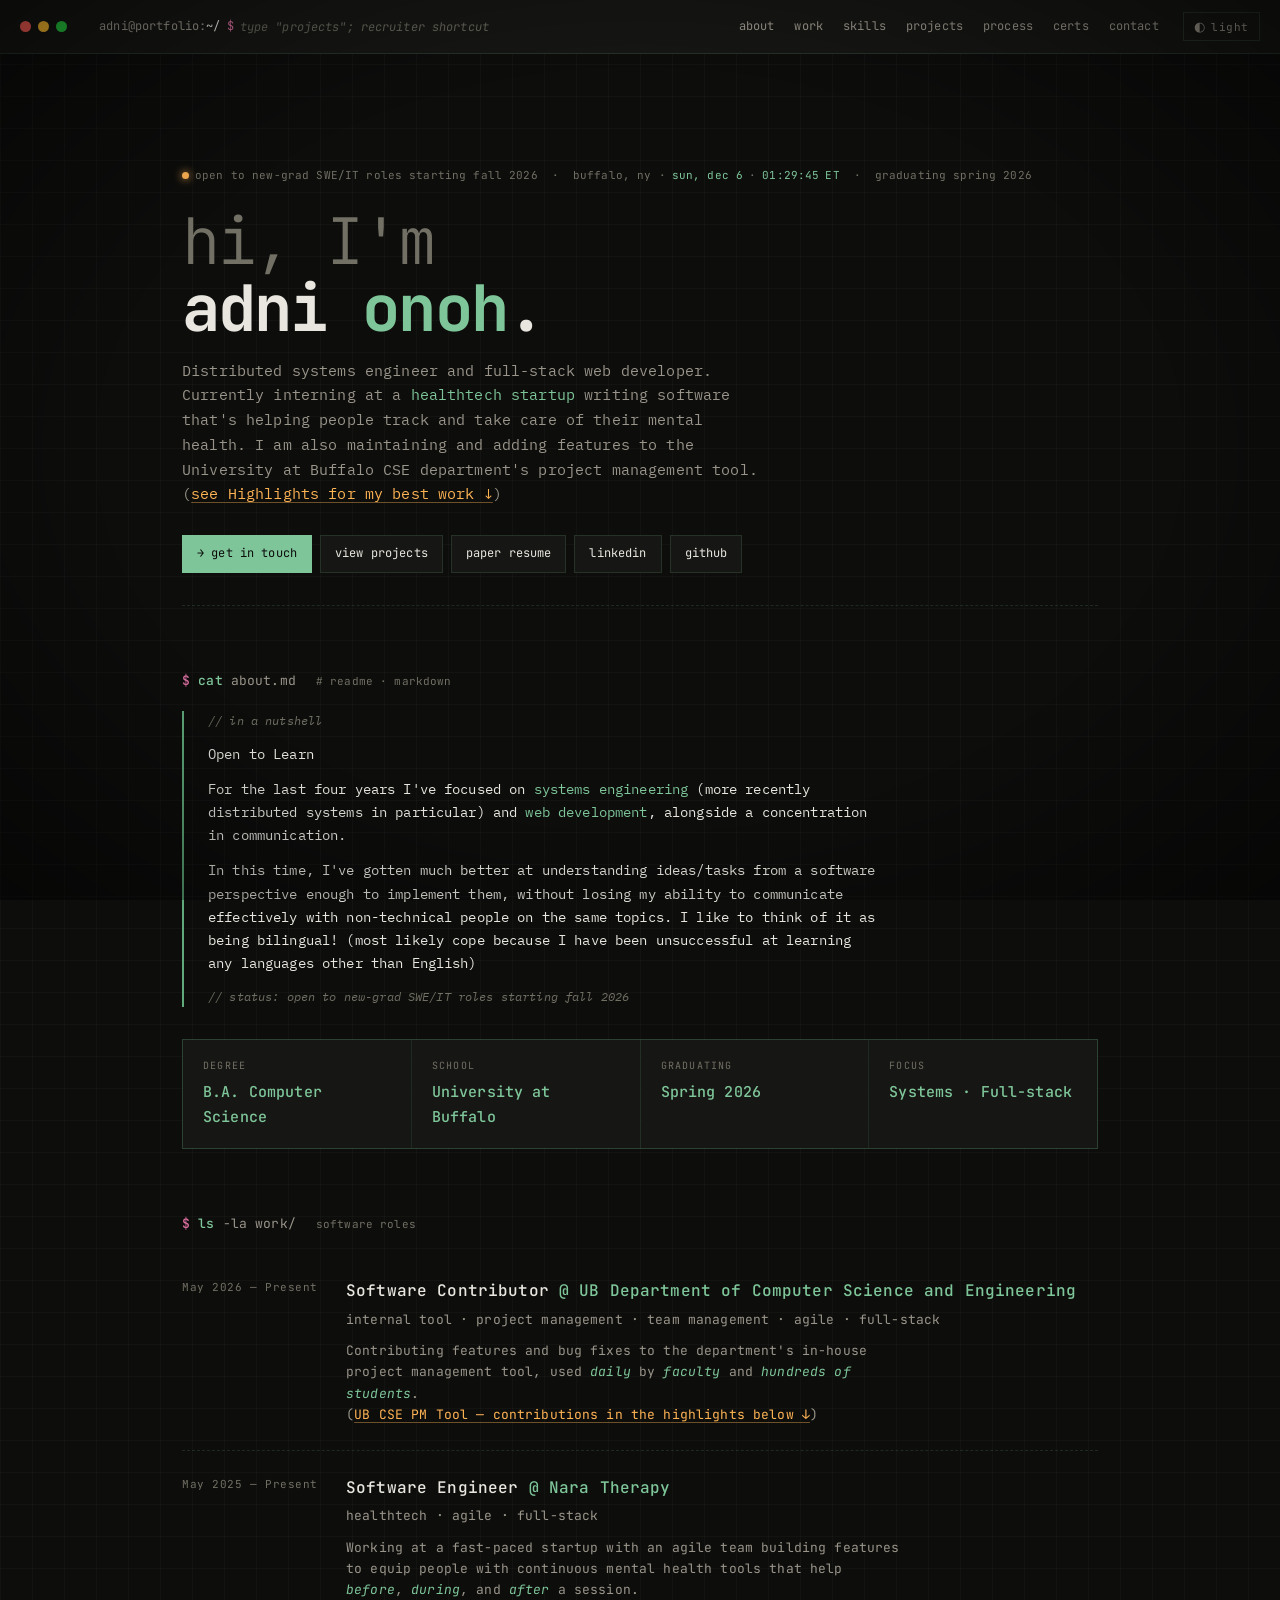
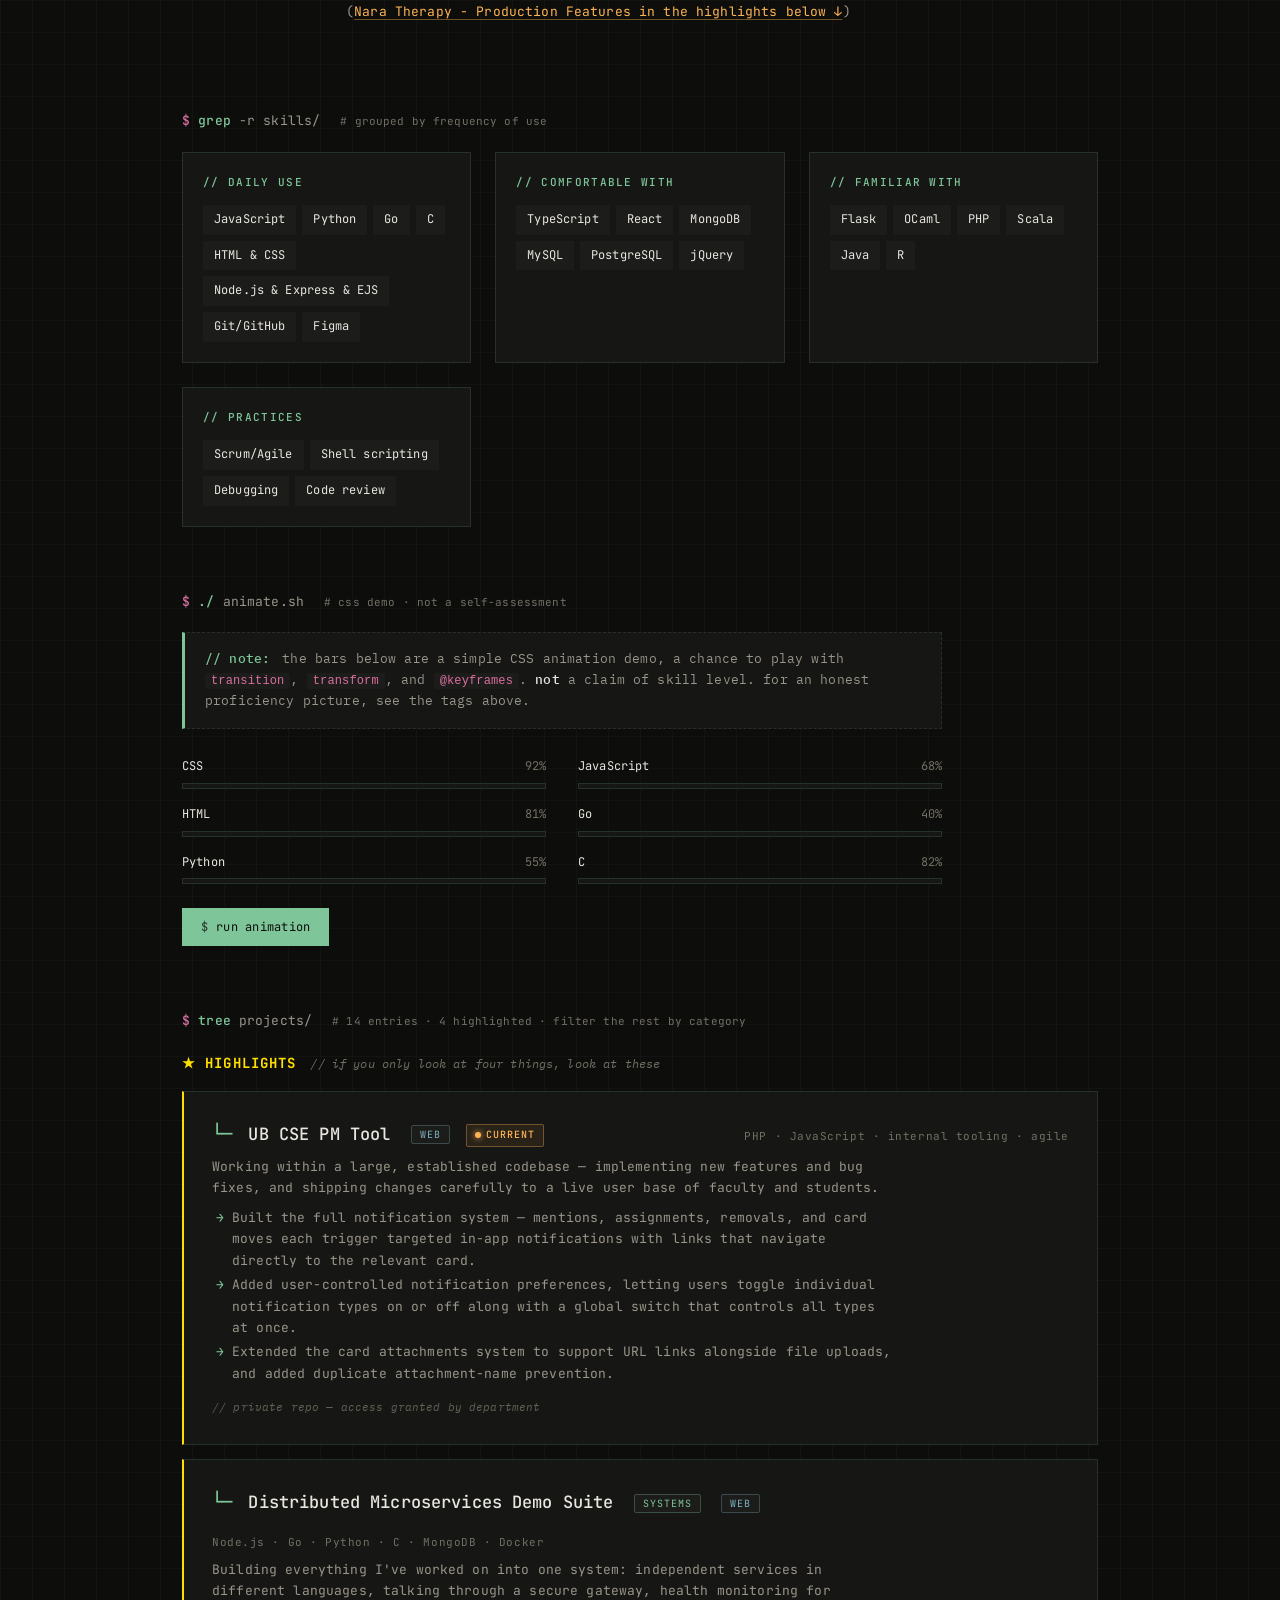
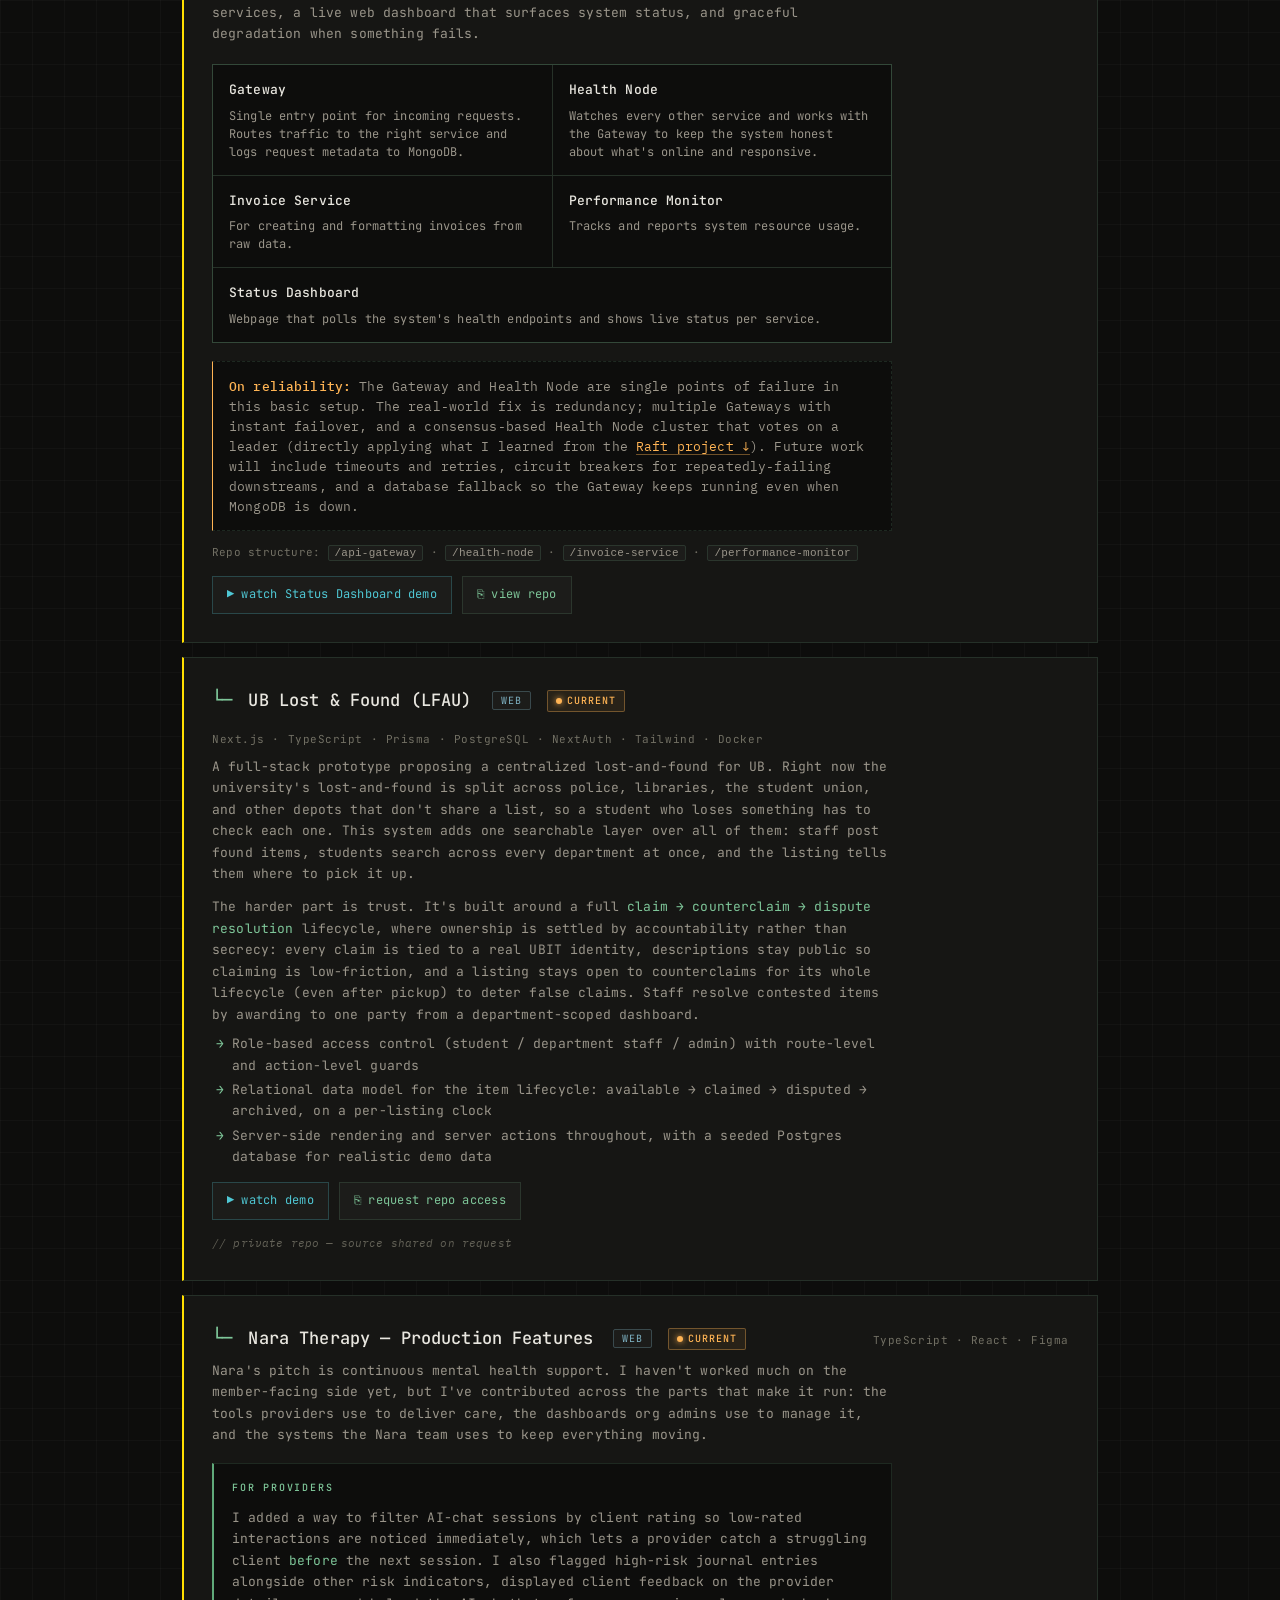
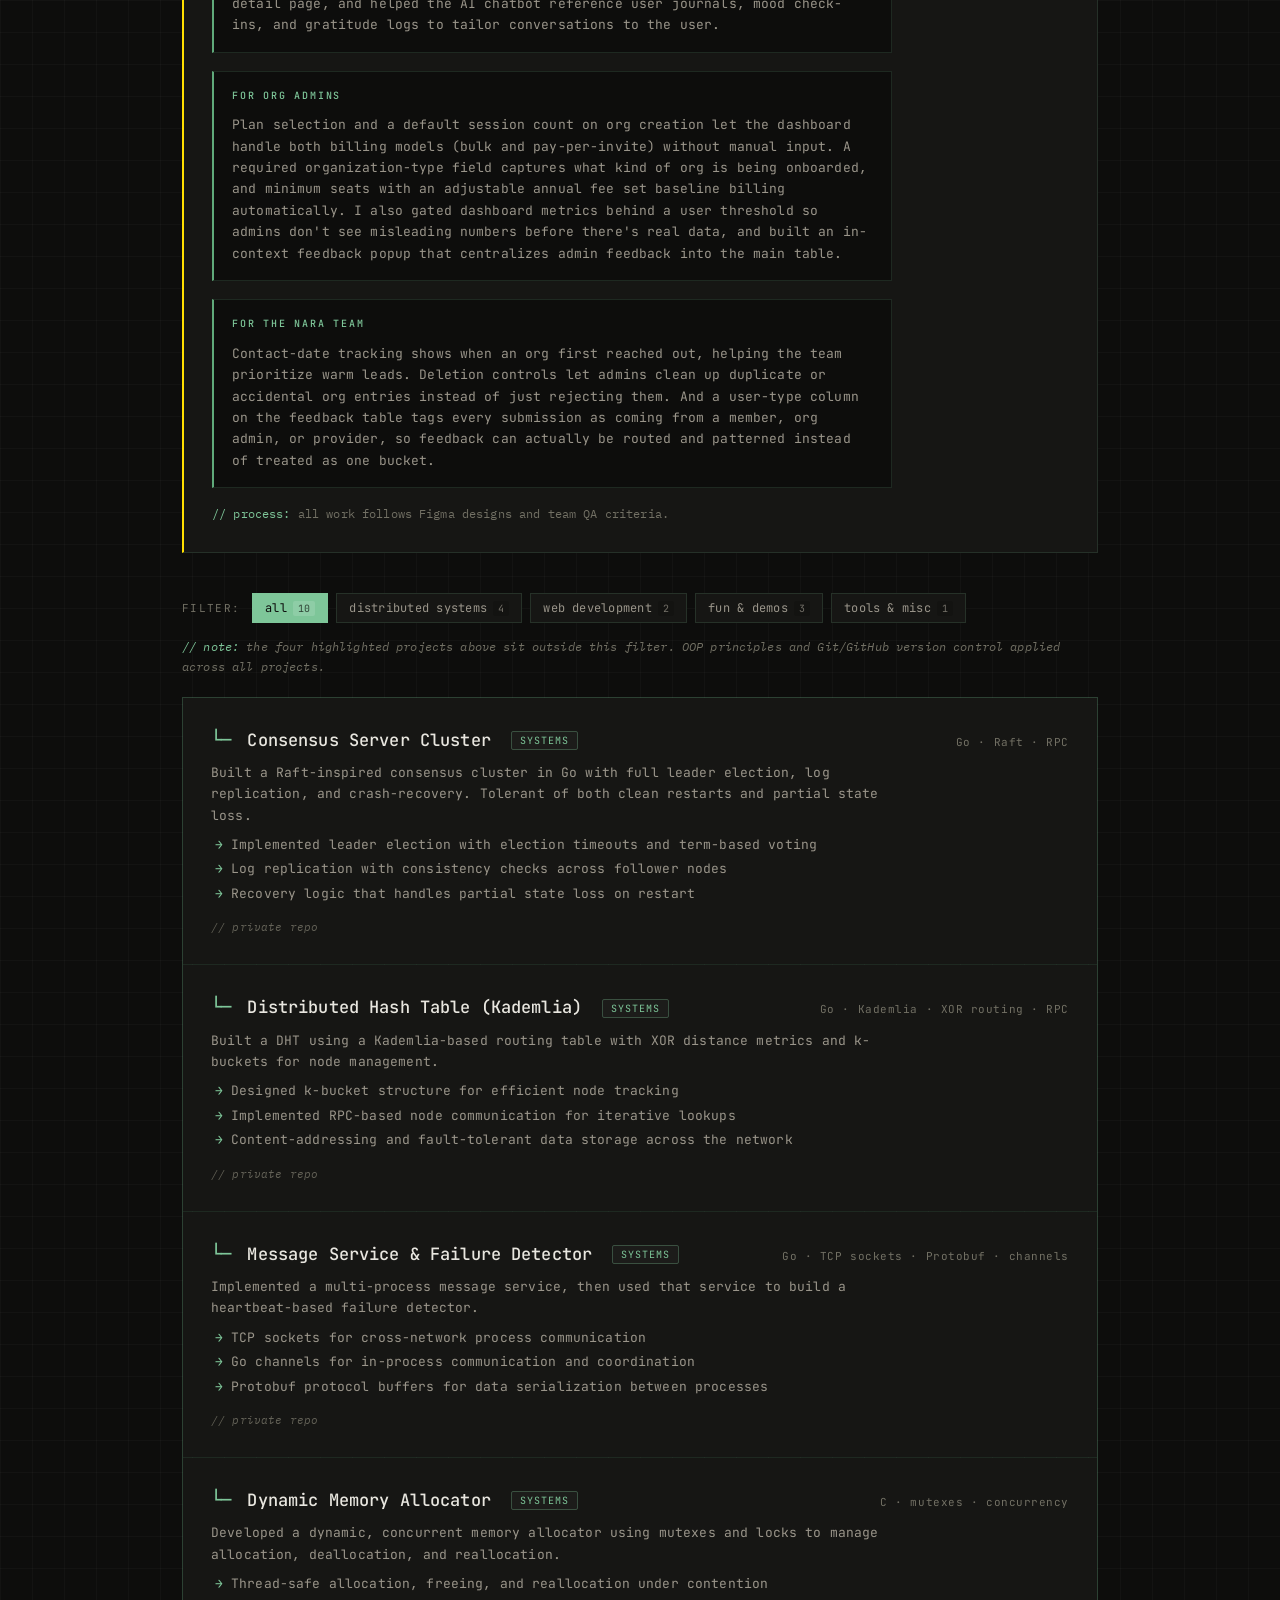
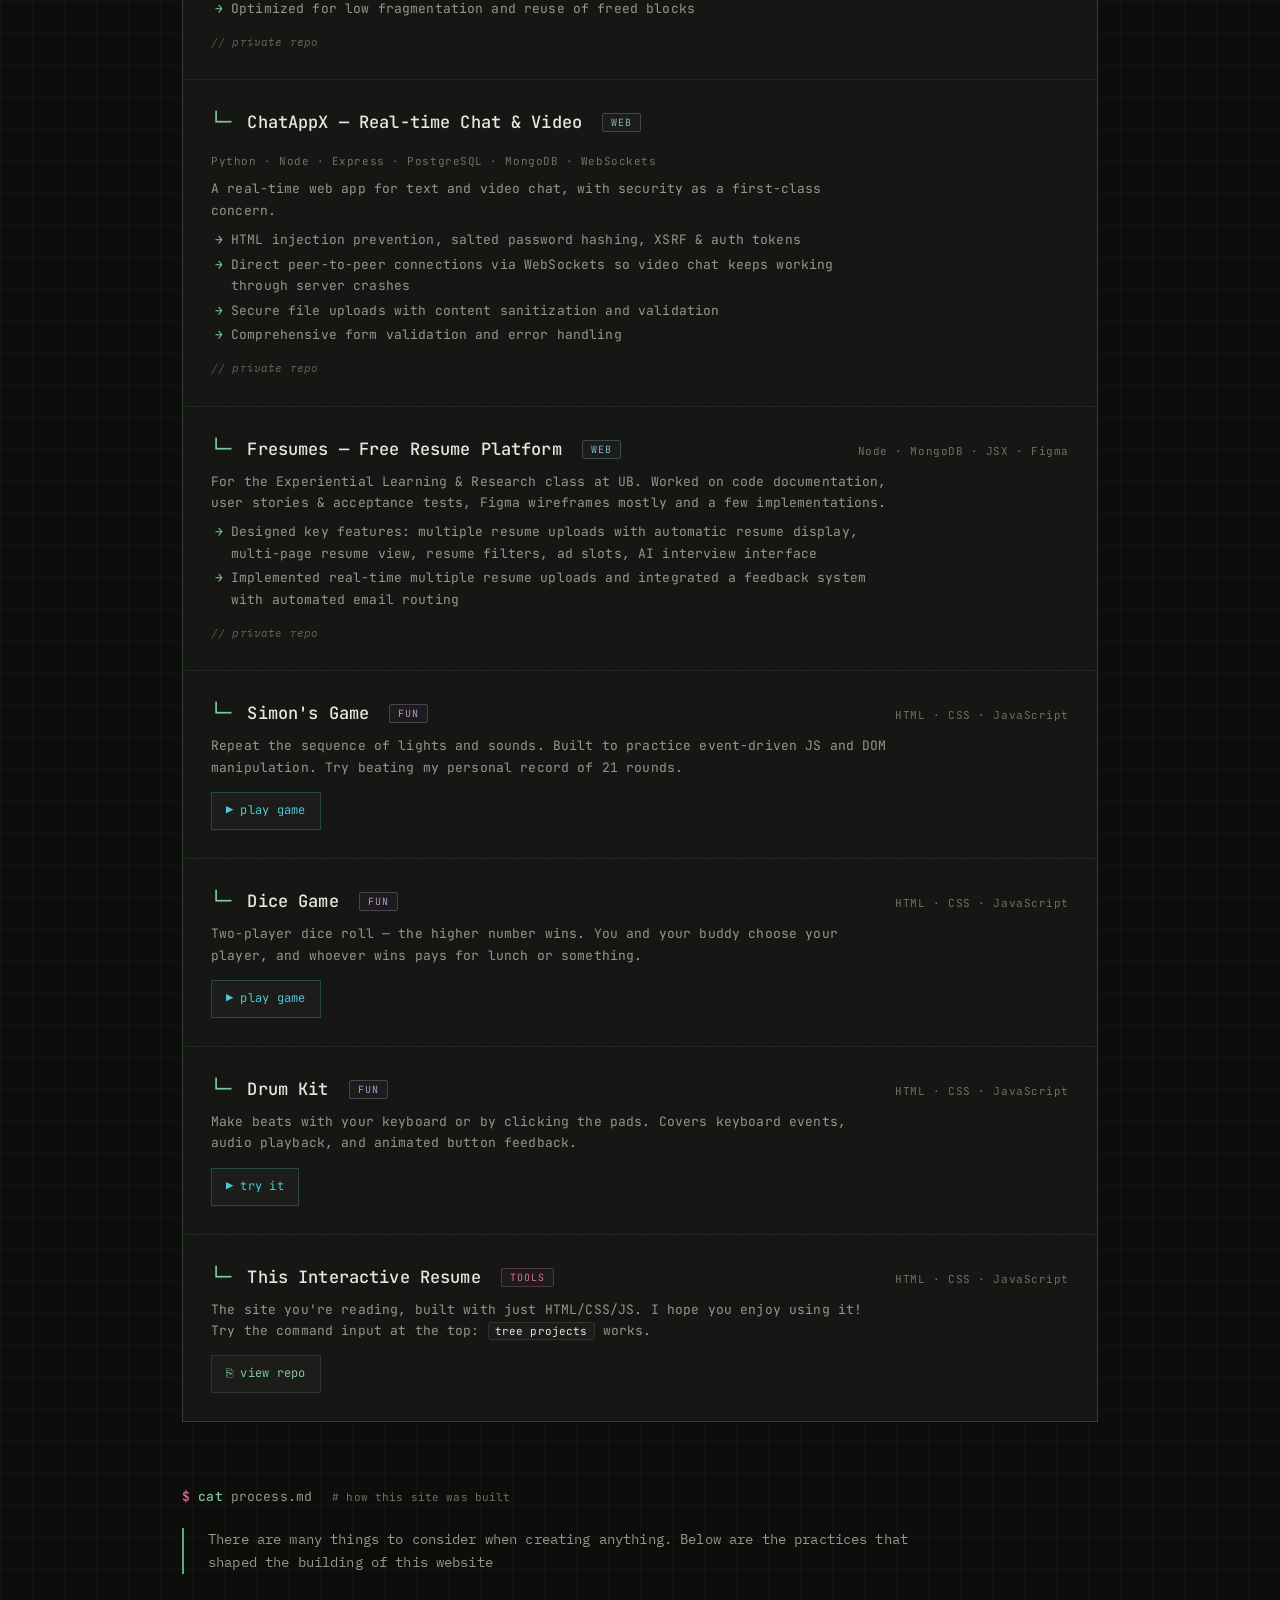
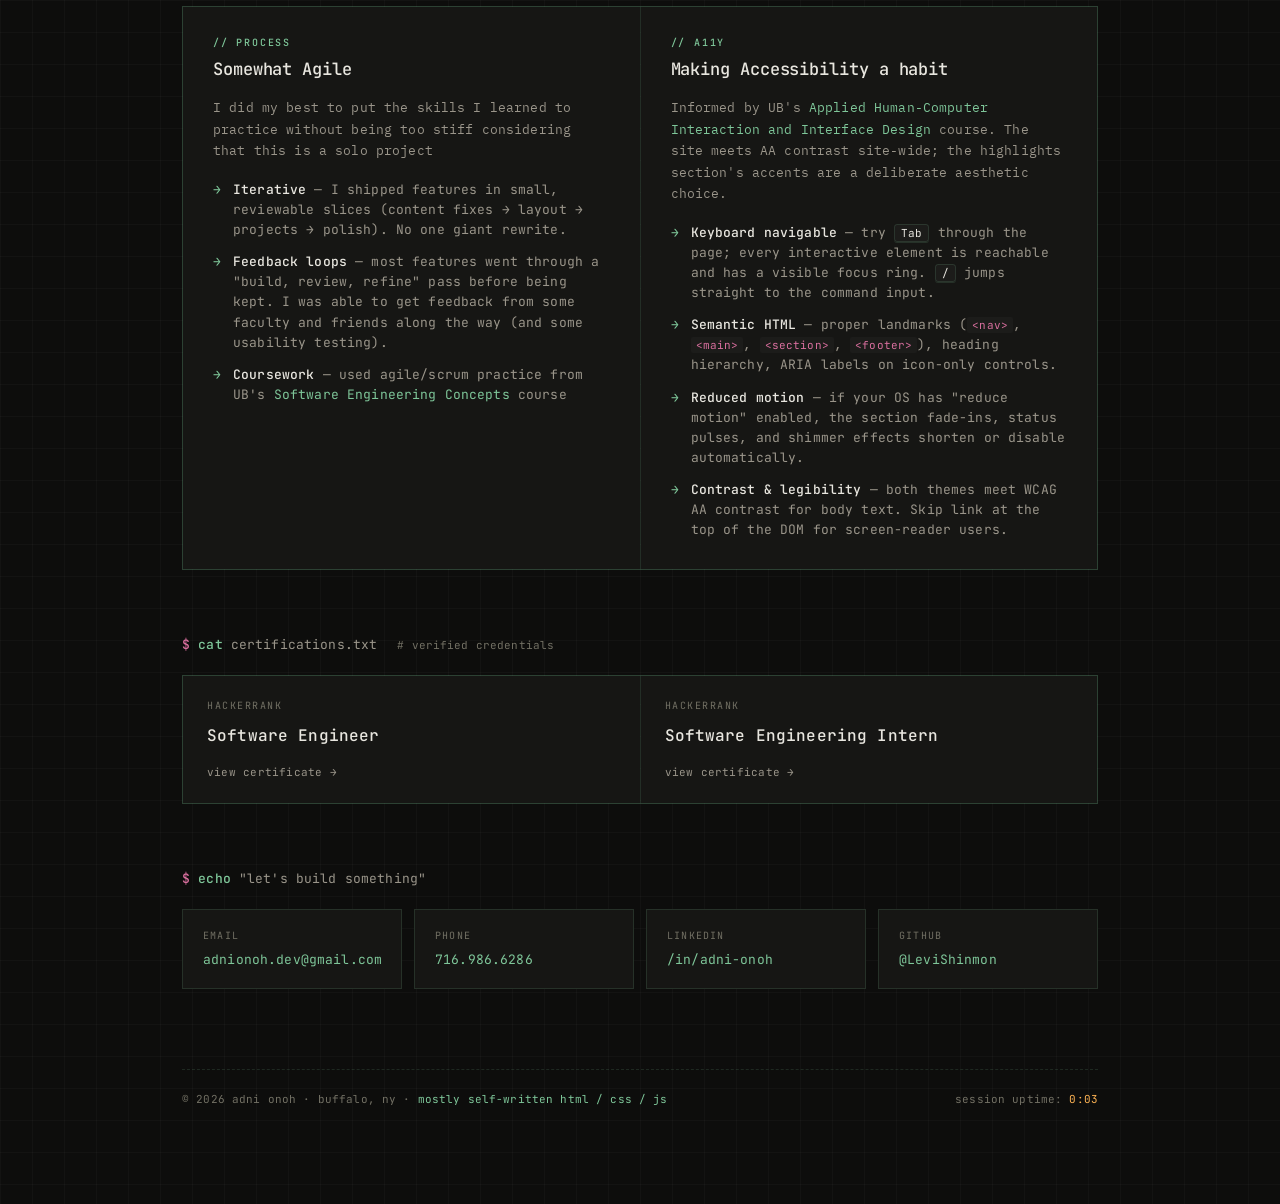
==== index.html @ 105570d1 "Refactor notification preferences and attachments description" ====
<!DOCTYPE html>
<html lang="en">
<head>
<meta charset="UTF-8" />
<meta name="viewport" content="width=device-width, initial-scale=1.0" />
<title>adni onoh — ~/portfolio</title>
<meta name="description" content="Adni Onoh — distributed systems engineer and full-stack web developer. Buffalo, NY · graduating Spring 2026.">
<link rel="preconnect" href="https://fonts.googleapis.com">
<link rel="preconnect" href="https://fonts.gstatic.com" crossorigin>
<link href="https://fonts.googleapis.com/css2?family=JetBrains+Mono:wght@300;400;500;700&family=IBM+Plex+Mono:ital,wght@0,300;0,400;0,500;1,400&display=swap" rel="stylesheet">
<link rel="stylesheet" href="style.css">
</head>
<body>

<a class="skip-link" href="#main-content">skip to content</a>

<div class="window-chrome">
  <div class="dots">
    <span class="dot dot-r"></span>
    <span class="dot dot-y"></span>
    <span class="dot dot-g"></span>
  </div>
  <div class="window-title">
    <span class="prefix">adni@portfolio:<span class="path">~/</span></span>
    <span class="command-input-wrap">
      <span class="prompt-glyph">$</span>
      <input
        id="commandInput"
        class="command-input"
        type="text"
        autocomplete="off"
        spellcheck="false"
        aria-label="Type a command to navigate"
      />
    </span>
  </div>
  <nav class="window-tabs" aria-label="Main navigation">
    <a href="#about">about</a>
    <a href="#work">work</a>
    <a href="#skills">skills</a>
    <a href="#projects">projects</a>
    <a href="#process">process</a>
    <a href="#certs">certs</a>
    <a href="#contact">contact</a>
  </nav>
  <button id="themeToggle" class="theme-toggle" type="button" aria-label="Toggle light/dark theme">
    <span class="theme-icon" aria-hidden="true">◐</span>
    <span class="theme-label">light</span>
  </button>
</div>

<main class="shell" id="main-content">

  <section class="section hero">
    <div class="hero-meta">
      <span class="status">open to new-grad SWE/IT roles starting fall 2026</span>
      <span>·</span>
      <span class="location-clock" aria-label="Buffalo, NY current time">
        buffalo, ny ·
        <span class="clock">
          <span id="clockDate">—</span>
          <span class="clock-sep">·</span>
          <span id="clockTime">—:—:—</span>
          ET
        </span>
      </span>
      <span>·</span>
      <span>graduating spring 2026</span>
    </div>
    <h1>
      <span class="dim">hi, I'm</span><br>
      adni <span class="accent">onoh</span>.
    </h1>
    <p class="hero-tagline">
      Distributed systems engineer and full-stack web developer. Currently interning at a <em>healthtech startup</em> writing software that's helping people track and take care of their mental health. I am also maintaining and adding features to the University at Buffalo CSE department's project management tool. (<a class="tagline-link" href="#projects">see Highlights for my best work ↓</a>)
    </p>
    <div class="hero-links">
      <a href="#contact" class="primary">→ get in touch</a>
      <a href="#projects">view projects</a>
      <a href="https://1drv.ms/w/c/3b35ab7b8ee15eda/IQDfQgUKsM0GQL7ui5GmZOpuAesrrtbpkbjIAkxJ1DxPc0Q?e=AASBGp" target="_blank">paper resume</a>
      <a href="https://linkedin.com/in/adni-onoh" target="_blank">linkedin</a>
      <a href="https://github.com/LeviShinmon" target="_blank">github</a>
    </div>
  </section>

  <section class="section" id="about" aria-label="About">
    <div class="cmd"><span class="prompt">cat</span> about.md <span class="out"># readme · markdown</span></div>
    <div class="about-block">
      <p class="comment">// in a nutshell</p>
      <p>Open to Learn</p>
      <p>For the last four years I've focused on <span class="inline-accent">systems engineering</span> (more recently distributed systems in particular) and <span class="inline-accent">web development</span>, alongside a concentration in communication.</p>
      <p>In this time, I've gotten much better at understanding ideas/tasks from a software perspective enough to implement them, without losing my ability to communicate effectively with non-technical people on the same topics. I like to think of it as being bilingual! (most likely cope because I have been unsuccessful at learning any languages other than English)</p>
      <p class="comment">// status: open to new-grad SWE/IT roles starting fall 2026</p>
    </div>

    <div class="stats">
      <div class="stat">
        <div class="stat-label">degree</div>
        <div class="stat-value">B.A. Computer Science</div>
      </div>
      <div class="stat">
        <div class="stat-label">school</div>
        <div class="stat-value">University at Buffalo</div>
      </div>
      <div class="stat">
        <div class="stat-label">graduating</div>
        <div class="stat-value">Spring 2026</div>
      </div>
      <div class="stat">
        <div class="stat-label">focus</div>
        <div class="stat-value">Systems · Full-stack</div>
      </div>
    </div>
  </section>

  <section class="section" id="work" aria-label="Work experience">
    <div class="cmd"><span class="prompt">ls</span> -la work/ <span class="out">software roles</span></div>

    <div class="entry">
      <div class="entry-meta">May 2026 — Present</div>
      <div>
        <div class="entry-title">Software Contributor <span class="at">@ UB Department of Computer Science and Engineering</span></div>
        <div class="entry-role">internal tool · project management · team management · agile · full-stack</div>
        <div class="entry-desc">
          <p>Contributing features and bug fixes to the department's in-house project management tool, used <span class="inline-accent"><em>daily</em></span> by <span class="inline-accent"><em>faculty</em></span> and <span class="inline-accent"><em>hundreds of students</em></span>.</p>
          <p>(<a class="tagline-link" href="#projects">UB CSE PM Tool — contributions in the highlights below ↓</a>)</p>
        </div>
      </div>
    </div>

    <div class="entry">
      <div class="entry-meta">May 2025 — Present</div>
      <div>
        <div class="entry-title">Software Engineer <span class="at">@ Nara Therapy</span></div>
        <div class="entry-role">healthtech · agile · full-stack</div>
        <div class="entry-desc">
          <p>Working at a fast-paced startup with an agile team building features to equip people with continuous mental health tools that help <span class="inline-accent"><em>before</em></span>, <span class="inline-accent"><em>during</em></span>, and <span class="inline-accent"><em>after</em></span> a session.</p>
          <p>(<a class="tagline-link" href="#projects">Nara Therapy - Production Features in the highlights below ↓</a>)</p>
        </div>
      </div>
    </div>
    
  </section>

  <section class="section" id="skills" aria-label="Technical skills">
    <div class="cmd"><span class="prompt">grep</span> -r skills/ <span class="out"># grouped by frequency of use</span></div>
    <div class="skill-grid">
      <div class="skill-block">
        <h4>// daily use</h4>
        <ul class="skill-list">
          <li>JavaScript</li>
          <li>Python</li>
          <li>Go</li>
          <li>C</li>
          <li>HTML & CSS</li>
          <li>Node.js & Express & EJS</li>
          <li>Git/GitHub</li>
          <li>Figma</li>

        </ul>
      </div>
      <div class="skill-block">
        <h4>// comfortable with</h4>
        <ul class="skill-list">
          <li>TypeScript</li>
          <li>React</li>
          <li>MongoDB</li>
          <li>MySQL</li>
          <li>PostgreSQL</li>
          <li>jQuery</li>
        </ul>
      </div>
      <div class="skill-block">
        <h4>// familiar with</h4>
        <ul class="skill-list">
          <li>Flask</li>
          <li>OCaml</li>
          <li>PHP</li>
          <li>Scala</li>
          <li>Java</li>
          <li>R</li>
        </ul>
      </div>
      <div class="skill-block">
        <h4>// practices</h4>
        <ul class="skill-list">
          <li>Scrum/Agile</li>
          <li>Shell scripting</li>
          <li>Debugging</li>
          <li>Code review</li>
        </ul>
      </div>
    </div>

    <div class="css-demo">
      <div class="cmd cmd-demo"><span class="prompt">./</span>animate.sh <span class="out"># css demo · not a self-assessment</span></div>
      <div class="demo-note">
        <span class="demo-note-label">// note:</span>
        the bars below are a simple CSS animation demo, a chance to play with <code>transition</code>, <code>transform</code>, and <code>@keyframes</code>. <strong>not</strong> a claim of skill level. for an honest proficiency picture, see the tags above.
      </div>
      <div class="skill-bars">
        <div class="bar-item">
          <div class="bar-row"><span class="bar-name">CSS</span><span class="bar-pct">92%</span></div>
          <div class="bar-track"><div class="bar-fill" data-width="92"></div></div>
        </div>
        <div class="bar-item">
          <div class="bar-row"><span class="bar-name">JavaScript</span><span class="bar-pct">68%</span></div>
          <div class="bar-track"><div class="bar-fill" data-width="68"></div></div>
        </div>
        <div class="bar-item">
          <div class="bar-row"><span class="bar-name">HTML</span><span class="bar-pct">81%</span></div>
          <div class="bar-track"><div class="bar-fill" data-width="81"></div></div>
        </div>
        <div class="bar-item">
          <div class="bar-row"><span class="bar-name">Go</span><span class="bar-pct">40%</span></div>
          <div class="bar-track"><div class="bar-fill" data-width="40"></div></div>
        </div>
        <div class="bar-item">
          <div class="bar-row"><span class="bar-name">Python</span><span class="bar-pct">55%</span></div>
          <div class="bar-track"><div class="bar-fill" data-width="55"></div></div>
        </div>
        <div class="bar-item">
          <div class="bar-row"><span class="bar-name">C</span><span class="bar-pct">82%</span></div>
          <div class="bar-track"><div class="bar-fill" data-width="82"></div></div>
        </div>
      </div>
      <button id="animateBtn" class="animate-btn" type="button">
        <span class="btn-prompt">$</span> <span class="btn-label">run animation</span>
      </button>
    </div>
  </section>

  <section class="section" id="projects" aria-label="Projects">
    <div class="cmd"><span class="prompt">tree</span> projects/ <span class="out"># 14 entries · 4 highlighted · filter the rest by category</span></div>

    <!-- ============================================================
         HIGHLIGHTS — the four projects worth seeing first.
         Curated and not part of the filterable grid below.
         ============================================================ -->
    <div class="highlights" aria-label="Highlighted projects">
      <div class="highlights-head">
        <span class="highlights-title">★ highlights</span>
        <span class="highlights-sub">// if you only look at four things, look at these</span>
      </div>

      <!-- UB CSE PM Tool -->
      <div class="project project-highlight" data-category="web">
        <div class="project-header">
          <div class="project-name">
            UB CSE PM Tool
            <span class="cat-tag">web</span>
            <span class="current-tag">current</span>
          </div>
          <div class="project-tech">PHP · JavaScript · internal tooling · agile</div>
        </div>
        <div class="project-desc">
          Working within a large, established codebase — implementing new features and bug fixes, and shipping changes carefully to a live user base of faculty and students.
          <ul>
            <li>Built the full notification system — mentions, assignments, removals, and card moves each trigger targeted in-app notifications with links that navigate directly to the relevant card.</li>
            <li>Added user-controlled notification preferences, letting users toggle individual notification types on or off along with a global switch that controls all types at once.</li>
            <li>Extended the card attachments system to support URL links alongside file uploads, and added duplicate attachment-name prevention.</li>
            
          </ul>
          <p class="repo-note">// private repo — access granted by department</p>
        </div>
      </div>

      <!-- Distributed Microservices Demo Suite -->
      <div class="project project-highlight" data-category="systems">
        <div class="project-header">
          <div class="project-name">
            Distributed Microservices Demo Suite
            <span class="cat-tag">systems</span>
            <span class="cat-tag" style="color: var(--cyan); border-color: rgba(127, 179, 196, 0.3);">web</span>
            <!-- <span class="current-tag">current</span> -->
          </div>
          <div class="project-tech">Node.js · Go · Python · C · MongoDB · Docker</div>
        </div>
        <div class="project-desc">
          Building everything I've worked on into one system: independent services in different languages, talking through a secure gateway, health monitoring for services, a live web dashboard that surfaces system status, and graceful degradation when something fails.
          <div class="microservices">
            <div class="microservice">
              <div class="microservice-name">Gateway</div>
              <div class="microservice-role">Single entry point for incoming requests. Routes traffic to the right service and logs request metadata to MongoDB.</div>
            </div>
            <div class="microservice">
              <div class="microservice-name">Health Node</div>
              <div class="microservice-role">Watches every other service and works with the Gateway to keep the system honest about what's online and responsive.</div>
            </div>
            <div class="microservice">
              <div class="microservice-name">Invoice Service</div>
              <div class="microservice-role">For creating and formatting invoices from raw data.</div>
            </div>
            <div class="microservice">
              <div class="microservice-name">Performance Monitor</div>
              <div class="microservice-role">Tracks and reports system resource usage.</div>
            </div>
            <div class="microservice">
              <div class="microservice-name">Status Dashboard</div>
              <div class="microservice-role">Webpage that polls the system's health endpoints and shows live status per service.</div>
            </div>
            <!-- <div class="microservice">
              <div class="microservice-name">✦ That's it, folks!</div>
              <div class="microservice-role">This shouldn't be here but an empty grid just looks off (desktop relevant) </div>
            </div> -->
          </div>
          <p class="microservices-footnote">
            <strong>On reliability:</strong> The Gateway and Health Node are single points of failure in this basic setup. The real-world fix is redundancy; multiple Gateways with instant failover, and a consensus-based Health Node cluster that votes on a leader (directly applying what I learned from the <a class="tagline-link" href="#proj-raft">Raft project ↓</a>). Future work will include timeouts and retries, circuit breakers for repeatedly-failing downstreams, and a database fallback so the Gateway keeps running even when MongoDB is down.
          </p>
          <p class="microservices-folders">
            Repo structure: <code>/api-gateway</code> · <code>/health-node</code> · <code>/invoice-service</code> · <code>/performance-monitor</code>
          </p>
          <div class="project-actions">
            <!-- TODO: swap href="#" for the real demo video URL once recorded -->
            <!-- <a class="play-link" href="media/distributed-microservices-demo-video.mp4" target="_blank">▶ watch Status Dashboard demo </a>  -->
            <a class="play-link" href="https://youtu.be/HS5Vh9q0Cmws" target="_blank">▶ watch Status Dashboard demo </a> 
            <a class="repo-link" href="https://github.com/LeviShinmon/distributed-microservices-demo-suite" target="_blank">⎘ view repo</a>
          </div>
        </div>
      </div>

      <!-- UB Lost & Found (LFAU) -->
      <div class="project project-highlight" data-category="web">
        <div class="project-header">
          <div class="project-name">
            UB Lost &amp; Found (LFAU)
            <span class="cat-tag">web</span>
            <span class="current-tag">current</span>
          </div>
          <div class="project-tech">Next.js · TypeScript · Prisma · PostgreSQL · NextAuth · Tailwind · Docker</div>
        </div>
        <div class="project-desc">
          A full-stack prototype proposing a centralized lost-and-found for UB. Right now the university's lost-and-found is split across police, libraries, the student union, and other depots that don't share a list, so a student who loses something has to check each one. This system adds one searchable layer over all of them: staff post found items, students search across every department at once, and the listing tells them where to pick it up.
          <p class="lfau-trust">
            The harder part is trust. It's built around a full <em>claim → counterclaim → dispute resolution</em> lifecycle, where ownership is settled by accountability rather than secrecy: every claim is tied to a real UBIT identity, descriptions stay public so claiming is low-friction, and a listing stays open to counterclaims for its whole lifecycle (even after pickup) to deter false claims. Staff resolve contested items by awarding to one party from a department-scoped dashboard.
          </p>
          <ul>
            <li>Role-based access control (student / department staff / admin) with route-level and action-level guards</li>
            <li>Relational data model for the item lifecycle: available → claimed → disputed → archived, on a per-listing clock</li>
            <li>Server-side rendering and server actions throughout, with a seeded Postgres database for realistic demo data</li>
          </ul>
          <div class="project-actions">
            <!-- TODO: swap href="#" for the real demo video URL once recorded -->
            <!-- <a class="play-link" href="media/ublf-demo-video.mp4" target="_blank">▶ watch demo</a>  -->
            <a class="play-link" href="https://youtu.be/KfjSxxP3aZs" target="_blank">▶ watch demo</a> 
            <a class="repo-link" href="mailto:adnionoh.dev@gmail.com?subject=LFAU%20repo%20access%20request&amp;body=Hi%20Adni%2C%20I'd%20like%20to%20see%20the%20LFAU%20source.">⎘ request repo access</a>
          </div>
          <p class="repo-note">// private repo — source shared on request</p>
        </div>
      </div>

      <!-- Nara Therapy — Production Features -->
      <div class="project project-highlight" data-category="web">
        <div class="project-header">
          <div class="project-name">
            Nara Therapy — Production Features
            <span class="cat-tag">web</span>
            <span class="current-tag">current</span>
          </div>
          <div class="project-tech">TypeScript · React · Figma</div>
        </div>
        <div class="project-desc">
          Nara's pitch is continuous mental health support. I haven't worked much on the member-facing side yet, but I've contributed across the parts that make it run: the tools providers use to deliver care, the dashboards org admins use to manage it, and the systems the Nara team uses to keep everything moving.

          <div class="impact-group">
            <div class="impact-group-label">For providers</div>
            <p class="impact-paragraph">
              I added a way to filter AI-chat sessions by client rating so low-rated interactions are noticed immediately, which lets a provider catch a struggling client <em>before</em> the next session. I also flagged high-risk journal entries alongside other risk indicators, displayed client feedback on the provider detail page, and helped the AI chatbot reference user journals, mood check-ins, and gratitude logs to tailor conversations to the user.
            </p>
          </div>

          <div class="impact-group">
            <div class="impact-group-label">For org admins</div>
            <p class="impact-paragraph">
              Plan selection and a default session count on org creation let the dashboard handle both billing models (bulk and pay-per-invite) without manual input. A required organization-type field captures what kind of org is being onboarded, and minimum seats with an adjustable annual fee set baseline billing automatically. I also gated dashboard metrics behind a user threshold so admins don't see misleading numbers before there's real data, and built an in-context feedback popup that centralizes admin feedback into the main table.
            </p>
          </div>

          <div class="impact-group">
            <div class="impact-group-label">For the Nara team</div>
            <p class="impact-paragraph">
              Contact-date tracking shows when an org first reached out, helping the team prioritize warm leads. Deletion controls let admins clean up duplicate or accidental org entries instead of just rejecting them. And a user-type column on the feedback table tags every submission as coming from a member, org admin, or provider, so feedback can actually be routed and patterned instead of treated as one bucket.
            </p>
          </div>

          <p class="impact-process">
            <span class="inline-accent">// process:</span> all work follows Figma designs and team QA criteria.
          </p>
        </div>
      </div>


    </div>
    <!-- end highlights -->

    <div class="filter-bar" role="group" aria-label="Filter projects by category">
      <span class="filter-label" aria-hidden="true">filter:</span>
      <button class="filter-chip active" data-filter="all" type="button" aria-pressed="true">all <span class="count">10</span></button>
      <button class="filter-chip" data-filter="systems" type="button" aria-pressed="false">distributed systems <span class="count">4</span></button>
      <button class="filter-chip" data-filter="web" type="button" aria-pressed="false">web development <span class="count">2</span></button>
      <button class="filter-chip" data-filter="fun" type="button" aria-pressed="false">fun &amp; demos <span class="count">3</span></button>
      <button class="filter-chip" data-filter="tools" type="button" aria-pressed="false">tools &amp; misc <span class="count">1</span></button>
    </div>

    <p class="projects-note"><span class="inline-accent">// note:</span> the four highlighted projects above sit outside this filter. OOP principles and Git/GitHub version control applied across all projects.</p>

    <div class="projects">

      <!-- ===== DISTRIBUTED SYSTEMS — completed coursework ===== -->

      <div class="project" id="proj-raft" data-category="systems">
        <div class="project-header">
          <div class="project-name">Consensus Server Cluster <span class="cat-tag">systems</span></div>
          <div class="project-tech">Go · Raft · RPC</div>
        </div>
        <div class="project-desc">
          Built a Raft-inspired consensus cluster in Go with full leader election, log replication, and crash-recovery. Tolerant of both clean restarts and partial state loss.
          <ul>
            <li>Implemented leader election with election timeouts and term-based voting</li>
            <li>Log replication with consistency checks across follower nodes</li>
            <li>Recovery logic that handles partial state loss on restart</li>
          </ul>
          <p class="repo-note">// private repo</p>
        </div>
      </div>

      <div class="project" data-category="systems">
        <div class="project-header">
          <div class="project-name">Distributed Hash Table (Kademlia) <span class="cat-tag">systems</span></div>
          <div class="project-tech">Go · Kademlia · XOR routing · RPC</div>
        </div>
        <div class="project-desc">
          Built a DHT using a Kademlia-based routing table with XOR distance metrics and k-buckets for node management.
          <ul>
            <li>Designed k-bucket structure for efficient node tracking</li>
            <li>Implemented RPC-based node communication for iterative lookups</li>
            <li>Content-addressing and fault-tolerant data storage across the network</li>
          </ul>
          <p class="repo-note">// private repo</p>
        </div>
      </div>

      <div class="project" data-category="systems">
        <div class="project-header">
          <div class="project-name">Message Service &amp; Failure Detector <span class="cat-tag">systems</span></div>
          <div class="project-tech">Go · TCP sockets · Protobuf · channels</div>
        </div>
        <div class="project-desc">
          Implemented a multi-process message service, then used that service to build a heartbeat-based failure detector.
          <ul>
            <li>TCP sockets for cross-network process communication</li>
            <li>Go channels for in-process communication and coordination</li>
            <li>Protobuf protocol buffers for data serialization between processes</li>
          </ul>
          <p class="repo-note">// private repo</p>
        </div>
      </div>

      <div class="project" data-category="systems">
        <div class="project-header">
          <div class="project-name">Dynamic Memory Allocator <span class="cat-tag">systems</span></div>
          <div class="project-tech">C · mutexes · concurrency</div>
        </div>
        <div class="project-desc">
          Developed a dynamic, concurrent memory allocator using mutexes and locks to manage allocation, deallocation, and reallocation.
          <ul>
            <li>Thread-safe allocation, freeing, and reallocation under contention</li>
            <li>Optimized for low fragmentation and reuse of freed blocks</li>
          </ul>
          <p class="repo-note">// private repo</p>
        </div>
      </div>

      <!-- ===== WEB — completed ===== -->

      <div class="project" data-category="web">
        <div class="project-header">
          <div class="project-name">ChatAppX — Real-time Chat &amp; Video <span class="cat-tag">web</span></div>
          <div class="project-tech">Python · Node · Express · PostgreSQL · MongoDB · WebSockets</div>
        </div>
        <div class="project-desc">
          A real-time web app for text and video chat, with security as a first-class concern.
          <ul>
            <li>HTML injection prevention, salted password hashing, XSRF &amp; auth tokens</li>
            <li>Direct peer-to-peer connections via WebSockets so video chat keeps working through server crashes</li>
            <li>Secure file uploads with content sanitization and validation</li>
            <li>Comprehensive form validation and error handling</li>
          </ul>
          <p class="repo-note">// private repo</p>
        </div>
      </div>

      <div class="project" data-category="web">
        <div class="project-header">
          <div class="project-name">Fresumes — Free Resume Platform <span class="cat-tag">web</span></div>
          <div class="project-tech">Node · MongoDB · JSX · Figma</div>
        </div>
        <div class="project-desc">
          For the Experiential Learning & Research class at UB. Worked on code documentation, user stories & acceptance tests, Figma wireframes mostly and a few implementations.
          <ul>
            <li>Designed key features: multiple resume uploads with automatic resume display, multi-page resume view, resume filters, ad slots, AI interview interface</li>
            <li>Implemented real-time multiple resume uploads and integrated a feedback system with automated email routing</li>
          </ul>
          <p class="repo-note">// private repo</p>
        </div>
      </div>

      <!-- ===== FUN &amp; DEMOS ===== -->

      <div class="project" data-category="fun">
        <div class="project-header">
          <div class="project-name">Simon's Game <span class="cat-tag">fun</span></div>
          <div class="project-tech">HTML · CSS · JavaScript</div>
        </div>
        <div class="project-desc">
          Repeat the sequence of lights and sounds. Built to practice event-driven JS and DOM manipulation. Try beating my personal record of 21 rounds.
          <div class="project-actions">
            <a class="play-link" href="mini-projects/Simon+Game+Challenge+Starting+Files/Simon Game Challenge Starting Files/index.html" target="_blank">▶ play game</a>
          </div>
        </div>
      </div>

      <div class="project" data-category="fun">
        <div class="project-header">
          <div class="project-name">Dice Game <span class="cat-tag">fun</span></div>
          <div class="project-tech">HTML · CSS · JavaScript</div>
        </div>
        <div class="project-desc">
          Two-player dice roll — the higher number wins. You and your buddy choose your player, and whoever wins pays for lunch or something.
          <div class="project-actions">
            <a class="play-link" href="mini-projects/Dicee+Challenge+-+Starting+Files/dicee.html" target="_blank">▶ play game</a>
          </div>
        </div>
      </div>

      <div class="project" data-category="fun">
        <div class="project-header">
          <div class="project-name">Drum Kit <span class="cat-tag">fun</span></div>
          <div class="project-tech">HTML · CSS · JavaScript</div>
        </div>
        <div class="project-desc">
          Make beats with your keyboard or by clicking the pads. Covers keyboard events, audio playback, and animated button feedback.
          <div class="project-actions">
            <a class="play-link" href="mini-projects/Drum+Kit+Starting+Files/Drum Kit Starting Files/index.html" target="_blank">▶ try it</a>
          </div>
        </div>
      </div>

      <!-- ===== TOOLS &amp; MISC ===== -->

      <div class="project" data-category="tools">
        <div class="project-header">
          <div class="project-name">This Interactive Resume <span class="cat-tag">tools</span></div>
          <div class="project-tech">HTML · CSS · JavaScript</div>
        </div>
        <div class="project-desc">
          The site you're reading, built with just HTML/CSS/JS. I hope you enjoy using it! Try the command input at the top: <kbd class="inline-kbd">tree projects</kbd> works.
          <div class="project-actions">
            <a class="repo-link" href="https://github.com/LeviShinmon/InteractiveResume" target="_blank">⎘ view repo</a>
          </div>
        </div>
      </div>

    </div>
  </section>

  <section class="section" id="process" aria-label="Process and practice">
    <div class="cmd"><span class="prompt">cat</span> process.md <span class="out"># how this site was built</span></div>
    <p class="process-intro">
      There are many things to consider when creating anything. Below are the practices that shaped the building of this website
    </p>

    <div class="process-grid">
      <div class="process-col">
        <h3 class="process-col-title">
          <span class="process-col-tag">// process</span>
          Somewhat Agile
        </h3>
        <p class="process-col-blurb">I did my best to put the skills I learned to practice without being too stiff considering that this is a solo project</p>
        <ul class="process-list">
          <li><strong>Iterative</strong> — I shipped features in small, reviewable slices (content fixes → layout → projects → polish). No one giant rewrite.</li>
          <li><strong>Feedback loops</strong> — most features went through a "build, review, refine" pass before being kept. I was able to get feedback from some faculty and friends along the way (and some usability testing).</li>
          <li><strong>Coursework</strong> — used agile/scrum practice from UB's <em>Software Engineering Concepts</em> course</li>
        </ul>
      </div>

      <div class="process-col">
        <h3 class="process-col-title">
          <span class="process-col-tag">// a11y</span>
          Making Accessibility a habit
        </h3>
        <p class="process-col-blurb">Informed by UB's <em>Applied Human-Computer Interaction and Interface Design</em> course. The site meets AA contrast site-wide; the highlights section's accents are a deliberate aesthetic choice.</p>
        <ul class="process-list">
          <li><strong>Keyboard navigable</strong> — try <kbd>Tab</kbd> through the page; every interactive element is reachable and has a visible focus ring. <kbd>/</kbd> jumps straight to the command input.</li>
          <li><strong>Semantic HTML</strong> — proper landmarks (<code>&lt;nav&gt;</code>, <code>&lt;main&gt;</code>, <code>&lt;section&gt;</code>, <code>&lt;footer&gt;</code>), heading hierarchy, ARIA labels on icon-only controls.</li>
          <li><strong>Reduced motion</strong> — if your OS has "reduce motion" enabled, the section fade-ins, status pulses, and shimmer effects shorten or disable automatically.</li>
          <li><strong>Contrast &amp; legibility</strong> — both themes meet WCAG AA contrast for body text. Skip link at the top of the DOM for screen-reader users.</li>
        </ul>
      </div>
    </div>
  </section>

  <section class="section" id="certs" aria-label="Certifications">
    <div class="cmd"><span class="prompt">cat</span> certifications.txt <span class="out"># verified credentials</span></div>
    <div class="cert-grid">
      <a class="cert-card" href="https://www.hackerrank.com/certificates/8c1674c712a2" target="_blank">
        <div class="cert-issuer">HackerRank</div>
        <div class="cert-title">Software Engineer</div>
        <div class="cert-link">view certificate →</div>
      </a>
      <a class="cert-card" href="https://www.hackerrank.com/certificates/5f3894b23be3" target="_blank">
        <div class="cert-issuer">HackerRank</div>
        <div class="cert-title">Software Engineering Intern</div>
        <div class="cert-link">view certificate →</div>
      </a>
    </div>
  </section>

  <section class="section" id="contact" aria-label="Contact">
    <div class="cmd"><span class="prompt">echo</span> "let's build something"</div>
    <div class="contact-grid">
      <a class="contact-card" href="mailto:adnionoh.dev@gmail.com">
        <div class="contact-card-label">email</div>
        <div class="contact-card-value">adnionoh.dev@gmail.com</div>
      </a>
      <a class="contact-card" href="tel:+17169866286">
        <div class="contact-card-label">phone</div>
        <div class="contact-card-value">716.986.6286</div>
      </a>
      <a class="contact-card" href="https://linkedin.com/in/adni-onoh" target="_blank">
        <div class="contact-card-label">linkedin</div>
        <div class="contact-card-value">/in/adni-onoh</div>
      </a>
      <a class="contact-card" href="https://github.com/LeviShinmon" target="_blank">
        <div class="contact-card-label">github</div>
        <div class="contact-card-value">@LeviShinmon</div>
      </a>
    </div>
  </section>

  <footer>
    <div>© 2026 adni onoh · buffalo, ny · <span class="accent">mostly self-written html / css / js</span></div>
    <div>session uptime: <span id="footerUptime" class="uptime-marker">0:00</span></div>
  </footer>
</main>

<script src="index.js"></script>

</body>
</html>
---- style.css ----
/* ============================================================
   Adni Onoh — Interactive Resume
   Theme: Terminal · Green primary · Amber secondary
   ============================================================ */

:root {
  --bg: #0d0d0c;
  --bg-elev: #161614;
  --bg-soft: #1c1c1a;
  --fg: #e8e6df;
  --fg-dim: #9a958a;
  --fg-faint: #727064;     /* darkened from #56524a for AA contrast on UI labels */
  --accent: #7ec699;       /* sage green — primary */
  --accent-dim: #5fa97a;
  --magenta: #d96f9e;      /* tools */
  --cyan: #7fb3c4;         /* web */
  --violet: #b794d9;       /* fun & demos */
  --secondary: #ffb454;    /* warm amber — current status badge */
  /* --highlight: #c08bf0;    violet — highlights heading + card edge */
  --highlight: #FFDF00;
  --play: #4fc7d4;         /* teal — play/launch buttons */
  --red: #e06c75;
  --border: rgba(126, 198, 153, 0.15);
  --grid: rgba(255, 255, 255, 0.025);
}

/* Light mode — HackerRank-inspired editor palette
   All foreground colors meet WCAG AA (4.5:1 for text, 3:1 for UI). */
[data-theme="light"] {
  --bg: #f8f9fa;
  --bg-elev: #ffffff;
  --bg-soft: #eef0f3;
  --fg: #1a2734;
  --fg-dim: #5b6573;
  --fg-faint: #737b87;     /* darkened from #8a93a0 for AA on white surfaces */
  --accent: #247a44;       /* darkened from #2c8d4f to pass AA (4.5+:1 vs white) */
  --accent-dim: #1f6a3a;
  --magenta: #b13f73;
  --cyan: #2d7a8e;
  --violet: #7c4dac;
  --secondary: #9e5d10;    /* darkened from #c97d2a to pass AA (4.95:1 vs white) */
  /* --highlight: #7c3a9e;    violet — AA on white (~5.3:1) */
  --highlight: #CFB53B;
  --play: #0e7d8c;         /* teal — AA on white (~4.7:1) */
  --red: #c44a4a;
  --border: rgba(36, 122, 68, 0.18);
  --grid: rgba(0, 0, 0, 0.025);
}

/* Smooth theme transitions */
body, .window-chrome, .skill-block, .project, .entry, .stat,
.contact-card, .cert-card, .demo-note, .bar-track, .bar-fill,
.filter-chip, .animate-btn, .cat-tag, .play-link, .repo-link,
.hero-links a, .command-input, .process-col {
  transition: background-color 0.25s ease, color 0.25s ease,
              border-color 0.25s ease, box-shadow 0.25s ease;
}

/* ============================================================
   Accessibility
   ============================================================ */

.skip-link {
  position: absolute;
  top: -100px;
  left: 12px;
  z-index: 200;
  padding: 10px 16px;
  background: var(--accent);
  color: var(--bg);
  text-decoration: none;
  font-family: 'JetBrains Mono', monospace;
  font-size: 12px;
  font-weight: 500;
  letter-spacing: 0.05em;
  border-radius: 4px;
  transition: top 0.18s ease;
}
.skip-link:focus {
  top: 12px;
  outline: 2px solid var(--secondary);
  outline-offset: 2px;
}

a:focus-visible,
button:focus-visible,
input:focus-visible,
.contact-card:focus-visible,
.cert-card:focus-visible,
.skill-list li:focus-visible {
  outline: 2px solid var(--accent);
  outline-offset: 2px;
  border-radius: 2px;
}
.command-input:focus-visible {
  outline: none;
}

@media (prefers-reduced-motion: reduce) {
  *, *::before, *::after {
    animation-duration: 0.001ms !important;
    animation-iteration-count: 1 !important;
    transition-duration: 0.001ms !important;
    scroll-behavior: auto !important;
  }
  .section { opacity: 1; transform: none; }
  .status::before, .current-tag::before { animation: none; }
  .theme-toggle:hover .theme-icon { transform: none; }
  .bar-fill { transition: width 0.001ms; }
  .bar-fill::after { display: none; }
}

* { box-sizing: border-box; margin: 0; padding: 0; }

html { scroll-behavior: smooth; }

body {
  background: var(--bg);
  background-image:
    linear-gradient(var(--grid) 1px, transparent 1px),
    linear-gradient(90deg, var(--grid) 1px, transparent 1px);
  background-size: 32px 32px;
  color: var(--fg);
  font-family: 'JetBrains Mono', ui-monospace, monospace;
  font-size: 14px;
  line-height: 1.65;
  min-height: 100vh;
  letter-spacing: 0.01em;
  overflow-x: hidden;
}

body::before {
  content: '';
  position: fixed;
  inset: 0;
  background: radial-gradient(ellipse at center, transparent 0%, transparent 60%, rgba(0,0,0,0.5) 100%);
  pointer-events: none;
  z-index: 100;
  transition: background 0.25s ease;
}
[data-theme="light"] body::before {
  background: radial-gradient(ellipse at center, transparent 0%, transparent 70%, rgba(0,0,0,0.04) 100%);
}

/* ============================================================
   Window chrome (top bar)
   ============================================================ */
.window-chrome {
  position: sticky;
  top: 0;
  z-index: 50;
  background: var(--bg-elev);
  border-bottom: 1px solid var(--border);
  padding: 12px 20px;
  display: flex;
  align-items: center;
  gap: 16px;
  backdrop-filter: blur(8px);
}

.dots { display: flex; gap: 7px; flex-shrink: 0; }
.dot { width: 11px; height: 11px; border-radius: 50%; }
.dot-r { background: #ff5f56; }
.dot-y { background: #ffbd2e; }
.dot-g { background: #27c93f; }

.window-title {
  flex: 1;
  min-width: 0;
  display: flex;
  align-items: center;
  justify-content: center;
  gap: 6px;
  font-size: 12px;
  color: var(--fg-dim);
}
.window-title .prefix { color: var(--fg-dim); }
.window-title .prefix .path { color: var(--fg); }
.window-title .prompt-glyph { color: var(--magenta); margin-right: 2px; }

.command-input-wrap {
  position: relative;
  display: inline-flex;
  align-items: center;
  gap: 4px;
  flex: 1 1 auto;
  min-width: 0;
  max-width: 480px;
}
.command-input {
  flex: 1;
  background: transparent;
  border: none;
  outline: none;
  color: var(--fg);
  font-family: 'JetBrains Mono', ui-monospace, monospace;
  font-size: 12px;
  letter-spacing: 0.01em;
  padding: 4px 0;
  width: 100%;
  min-width: 0;
  caret-color: var(--accent);
}
.command-input::placeholder {
  color: var(--fg-faint);
  font-style: italic;
  opacity: 0.85;
}
.command-input.error {
  color: var(--red);
  animation: shake 0.35s;
}
.command-input.success {
  color: var(--accent);
}
@keyframes shake {
  0%, 100% { transform: translateX(0); }
  25% { transform: translateX(-3px); }
  75% { transform: translateX(3px); }
}

.window-tabs {
  display: flex;
  gap: 20px;
  font-size: 12px;
  flex-shrink: 0;
}
.window-tabs a {
  color: var(--fg-dim);
  text-decoration: none;
  transition: color 0.2s;
}
.window-tabs a:hover { color: var(--accent); }

.theme-toggle {
  display: inline-flex;
  align-items: center;
  gap: 6px;
  margin-left: 8px;
  padding: 5px 10px;
  font-family: 'JetBrains Mono', monospace;
  font-size: 11px;
  color: var(--fg-dim);
  background: transparent;
  border: 1px solid var(--border);
  cursor: pointer;
  letter-spacing: 0.05em;
  text-transform: lowercase;
  transition: all 0.2s;
  flex-shrink: 0;
}
.theme-toggle:hover {
  color: var(--accent);
  border-color: var(--accent);
  background: var(--bg-soft);
}
.theme-toggle .theme-icon {
  font-size: 13px;
  display: inline-block;
  transition: transform 0.4s ease;
}
.theme-toggle:hover .theme-icon { transform: rotate(180deg); }

/* ============================================================
   Main container
   ============================================================ */
.shell {
  max-width: 980px;
  margin: 0 auto;
  padding: 48px 32px 96px;
}

.prompt {
  color: var(--accent);
  font-weight: 500;
  user-select: none;
}
.prompt::before { content: '$ '; color: var(--magenta); }

.section {
  margin: 64px 0;
  opacity: 0;
  transform: translateY(8px);
  animation: rise 0.7s ease forwards;
}
.section:nth-child(1) { animation-delay: 0.05s; }
.section:nth-child(2) { animation-delay: 0.15s; }
.section:nth-child(3) { animation-delay: 0.25s; }
.section:nth-child(4) { animation-delay: 0.35s; }
.section:nth-child(5) { animation-delay: 0.45s; }

@keyframes rise {
  to { opacity: 1; transform: translateY(0); }
}

.cmd {
  font-size: 13px;
  color: var(--fg-dim);
  margin-bottom: 20px;
  display: flex;
  align-items: baseline;
  gap: 8px;
}
.cmd .out { color: var(--fg-faint); margin-left: 12px; font-size: 11px; }
.cmd-demo { margin-top: 64px; }

/* ============================================================
   Hero
   ============================================================ */
.hero {
  margin-top: 24px;
  padding: 40px 0 32px;
  border-bottom: 1px dashed var(--border);
}

.hero-meta {
  display: flex;
  gap: 14px;
  align-items: center;
  font-size: 11px;
  color: var(--fg-faint);
  margin-bottom: 24px;
  flex-wrap: wrap;
}
.status {
  display: inline-flex;
  align-items: center;
  gap: 6px;
}
.status::before {
  content: '';
  width: 7px;
  height: 7px;
  border-radius: 50%;
  background: var(--secondary);
  box-shadow: 0 0 8px var(--secondary);
  animation: pulse 2s ease infinite;
}
@keyframes pulse { 50% { opacity: 0.4; } }

.location-clock {
  display: inline-flex;
  align-items: baseline;
  gap: 6px;
  flex-wrap: wrap;
}
.clock {
  color: var(--accent);
  display: inline-flex;
  align-items: baseline;
  gap: 6px;
  font-family: 'JetBrains Mono', monospace;
}
.clock .clock-sep { color: var(--fg-faint); }

.hero h1 {
  font-family: 'JetBrains Mono', monospace;
  font-size: clamp(2.4rem, 6vw, 4rem);
  font-weight: 700;
  line-height: 1.05;
  letter-spacing: -0.03em;
  margin-bottom: 16px;
}
.hero h1 .accent { color: var(--accent); }
.hero h1 .dim { color: var(--fg-faint); font-weight: 300; }

.hero-tagline {
  color: var(--fg-dim);
  font-size: 15px;
  max-width: 580px;
  margin-bottom: 28px;
  font-family: 'IBM Plex Mono', monospace;
}
.hero-tagline em { color: var(--accent); font-style: normal; }
.tagline-link {
  color: var(--secondary);
  text-decoration: underline;
  text-decoration-color: rgba(255, 180, 84, 0.4);
  text-underline-offset: 3px;
  transition: text-decoration-color 0.2s, color 0.2s;
}
.tagline-link:hover {
  color: var(--secondary);
  text-decoration-color: var(--secondary);
}

.hero-links {
  display: flex;
  gap: 8px;
  flex-wrap: wrap;
  font-size: 12px;
}
.hero-links a {
  color: var(--fg);
  text-decoration: none;
  padding: 8px 14px;
  border: 1px solid var(--border);
  background: var(--bg-elev);
  transition: all 0.2s;
}
.hero-links a:hover {
  border-color: var(--accent);
  color: var(--accent);
  transform: translate(-1px, -1px);
  box-shadow: 2px 2px 0 var(--accent-dim);
}
.hero-links a.primary {
  background: var(--accent);
  color: var(--bg);
  border-color: var(--accent);
}
.hero-links a.primary:hover {
  background: var(--bg);
  color: var(--accent);
}

/* ============================================================
   About
   ============================================================ */
.about-block {
  padding-left: 24px;
  border-left: 2px solid var(--accent-dim);
  font-family: 'IBM Plex Mono', monospace;
  color: var(--fg);
  max-width: 700px;
}
.about-block p { margin-bottom: 12px; }
.about-block .comment { color: var(--fg-faint); font-style: italic; font-size: 12px; }
.about-block .inline-accent { color: var(--accent); }
.inline-accent { color: var(--accent); }
.inline-current { color: var(--secondary); font-weight: 500; }

.stats {
  display: grid;
  grid-template-columns: repeat(auto-fit, minmax(180px, 1fr));
  gap: 1px;
  background: var(--border);
  margin-top: 32px;
  border: 1px solid var(--border);
}
.stat {
  background: var(--bg-elev);
  padding: 18px 20px;
}
.stat-label {
  font-size: 10px;
  text-transform: uppercase;
  letter-spacing: 0.12em;
  color: var(--fg-faint);
  margin-bottom: 6px;
}
.stat-value { color: var(--accent); font-size: 15px; font-weight: 500; }

/* ============================================================
   Experience entries
   ============================================================ */
.entry {
  padding: 24px 0;
  border-bottom: 1px dashed var(--border);
  display: grid;
  grid-template-columns: 140px 1fr;
  gap: 24px;
}
.entry:last-child { border-bottom: none; }
.entry-meta {
  color: var(--fg-faint);
  font-size: 11px;
  letter-spacing: 0.05em;
}
.entry-title {
  font-size: 16px;
  color: var(--fg);
  margin-bottom: 4px;
  font-weight: 500;
}
.entry-title .at { color: var(--accent); }
.entry-role { color: var(--fg-dim); font-size: 13px; margin-bottom: 10px; }
.entry-desc { color: var(--fg-dim); font-size: 13px; max-width: 560px; }
.entry-desc ul { margin-top: 8px; list-style: none; padding-left: 4px; }
.entry-desc li {
  padding-left: 16px;
  position: relative;
  margin-bottom: 4px;
}
.entry-desc li::before {
  content: '→';
  position: absolute;
  left: 0;
  color: var(--accent);
}

/* ============================================================
   Skills
   ============================================================ */
.skill-grid {
  display: grid;
  grid-template-columns: repeat(auto-fit, minmax(240px, 1fr));
  gap: 24px;
  margin-top: 12px;
}
.skill-block { padding: 20px; background: var(--bg-elev); border: 1px solid var(--border); }
.skill-block h4 {
  font-size: 11px;
  text-transform: uppercase;
  letter-spacing: 0.12em;
  color: var(--accent);
  margin-bottom: 14px;
  font-weight: 500;
}
.skill-list {
  list-style: none;
  display: flex;
  flex-wrap: wrap;
  gap: 6px;
}
.skill-list li {
  padding: 4px 10px;
  font-size: 12px;
  color: var(--fg);
  background: var(--bg-soft);
  border: 1px solid transparent;
  transition: all 0.15s;
}
.skill-list li:hover {
  border-color: var(--accent);
  color: var(--accent);
}

.css-demo { margin-top: 16px; }
.demo-note {
  background: var(--bg-elev);
  border: 1px dashed var(--border);
  border-left: 3px solid var(--accent);
  padding: 16px 20px;
  font-size: 13px;
  color: var(--fg-dim);
  font-family: 'IBM Plex Mono', monospace;
  margin-bottom: 28px;
  max-width: 760px;
  line-height: 1.6;
}
.demo-note-label { color: var(--accent); font-weight: 500; margin-right: 4px; }
.demo-note code {
  color: var(--magenta);
  background: var(--bg-soft);
  padding: 1px 6px;
  font-size: 12px;
  border-radius: 2px;
}
.demo-note strong { color: var(--fg); font-weight: 500; }

.skill-bars {
  display: grid;
  grid-template-columns: repeat(auto-fit, minmax(280px, 1fr));
  gap: 16px 32px;
  max-width: 760px;
  margin-bottom: 24px;
}
.bar-item { display: flex; flex-direction: column; gap: 6px; }
.bar-row { display: flex; justify-content: space-between; font-size: 12px; }
.bar-name { color: var(--fg); }
.bar-pct { color: var(--fg-faint); font-family: 'JetBrains Mono', monospace; }
.bar-track {
  height: 6px;
  background: var(--bg-elev);
  border: 1px solid var(--border);
  overflow: hidden;
  position: relative;
}
.bar-fill {
  height: 100%;
  width: 0;
  background: linear-gradient(90deg, var(--accent-dim) 0%, var(--accent) 100%);
  transition: width 1.4s cubic-bezier(0.4, 0, 0.2, 1);
  position: relative;
}
.bar-fill::after {
  content: '';
  position: absolute;
  inset: 0;
  background: linear-gradient(90deg, transparent, rgba(255, 255, 255, 0.15), transparent);
  transform: translateX(-100%);
}
.bar-fill.animated::after { animation: shimmer 1.4s ease-out; }
@keyframes shimmer { to { transform: translateX(100%); } }

.animate-btn {
  font-family: 'JetBrains Mono', monospace;
  font-size: 12px;
  color: var(--bg);
  background: var(--accent);
  border: 1px solid var(--accent);
  padding: 10px 18px;
  cursor: pointer;
  transition: all 0.2s;
  letter-spacing: 0.02em;
  display: inline-flex;
  align-items: center;
  gap: 8px;
}
.animate-btn:hover {
  background: transparent;
  color: var(--accent);
  transform: translate(-1px, -1px);
  box-shadow: 2px 2px 0 var(--accent-dim);
}
.animate-btn .btn-prompt { color: var(--bg); opacity: 0.7; font-weight: 500; }
.animate-btn:hover .btn-prompt { color: var(--magenta); opacity: 1; }
.animate-btn.filled {
  background: transparent;
  color: var(--accent);
  border-color: var(--accent-dim);
}
.animate-btn.filled .btn-prompt { color: var(--magenta); opacity: 1; }
.animate-btn.filled:hover {
  background: var(--bg-elev);
  border-color: var(--accent);
}

/* ============================================================
   Highlights — curated top projects (outside the filter grid)
   ============================================================ */
.highlights {
  margin-bottom: 40px;
}
.highlights-head {
  display: flex;
  align-items: baseline;
  gap: 14px;
  margin-bottom: 16px;
  flex-wrap: wrap;
}
.highlights-title {
  font-family: 'JetBrains Mono', monospace;
  font-size: 14px;
  font-weight: 700;
  letter-spacing: 0.08em;
  text-transform: uppercase;
  color: var(--highlight);
}
.highlights-sub {
  font-family: 'IBM Plex Mono', monospace;
  font-size: 12px;
  font-style: italic;
  color: var(--fg-faint);
}

/* Highlight cards: a distinct amber-edged frame, stacked (not in the
   hairline grid the lower projects share). */
.highlights .project-highlight {
  background: var(--bg-elev);
  border: 1px solid var(--border);
  border-left: 2px solid var(--highlight);
  margin-bottom: 14px;
}
.highlights .project-highlight:last-child { margin-bottom: 0; }
.highlights .project-highlight:hover { background: var(--bg-soft); }

/* LFAU trust paragraph spacing inside its card */
.lfau-trust { margin-top: 12px; }

/* ============================================================
   Project filter bar
   ============================================================ */
.filter-bar {
  display: flex;
  flex-wrap: wrap;
  align-items: center;
  gap: 8px;
  margin-bottom: 14px;
}
.filter-label {
  font-size: 11px;
  text-transform: uppercase;
  letter-spacing: 0.12em;
  color: var(--fg-faint);
  margin-right: 4px;
}
.filter-chip {
  font-family: 'JetBrains Mono', monospace;
  font-size: 12px;
  color: var(--fg-dim);
  background: var(--bg-elev);
  border: 1px solid var(--border);
  padding: 6px 12px;
  cursor: pointer;
  transition: all 0.18s;
  letter-spacing: 0.02em;
  display: inline-flex;
  align-items: center;
  gap: 6px;
}
.filter-chip:hover {
  color: var(--accent);
  border-color: var(--accent-dim);
}
.filter-chip.active {
  background: var(--accent);
  color: var(--bg);
  border-color: var(--accent);
}
.filter-chip .count {
  font-size: 10px;
  opacity: 0.7;
  padding: 1px 5px;
  background: rgba(0,0,0,0.18);
  border-radius: 2px;
}
.filter-chip.active .count { background: rgba(255,255,255,0.18); }

.projects-note {
  font-family: 'IBM Plex Mono', monospace;
  font-size: 12px;
  color: var(--fg-faint);
  margin-bottom: 20px;
  font-style: italic;
}

/* ============================================================
   Project cards
   ============================================================ */
.projects { display: grid; gap: 1px; background: var(--border); border: 1px solid var(--border); }
.project {
  background: var(--bg-elev);
  padding: 28px 28px;
  transition: background 0.2s;
}
.project:hover { background: var(--bg-soft); }
.project-header {
  display: flex;
  justify-content: space-between;
  align-items: baseline;
  gap: 16px;
  margin-bottom: 8px;
  flex-wrap: wrap;
}
.project-name {
  font-size: 17px;
  color: var(--fg);
  font-weight: 500;
}
.project-name::before { content: '└─ '; color: var(--accent); margin-right: 6px; }
.project-tech {
  font-size: 11px;
  color: var(--fg-faint);
  letter-spacing: 0.05em;
}
.project-desc { color: var(--fg-dim); font-size: 13px; max-width: 680px; margin-top: 6px; }
.project-desc em { color: var(--accent); font-style: normal; }
.project-desc ul { margin-top: 8px; list-style: none; padding-left: 4px; }
.project-desc li {
  padding-left: 16px;
  position: relative;
  margin-bottom: 3px;
}
.project-desc li::before {
  content: '→';
  position: absolute;
  left: 0;
  color: var(--accent);
}

/* Impact groups inside the Nara card — three subsections (providers / org admins / team)
   each with a small uppercase label and a list of contributions with "why this matters" details */
.impact-group {
  margin-top: 18px;
  padding: 16px 18px;
  background: var(--bg);
  border: 1px solid var(--border);
  border-left: 2px solid var(--accent-dim);
}
.impact-group-label {
  font-family: 'JetBrains Mono', monospace;
  font-size: 10px;
  text-transform: uppercase;
  letter-spacing: 0.18em;
  color: var(--accent);
  margin-bottom: 10px;
  font-weight: 500;
}
.impact-list {
  list-style: none !important;
  padding-left: 0 !important;
  margin-top: 0 !important;
}
.impact-list li {
  padding-left: 16px;
  margin-bottom: 12px;
  line-height: 1.55;
}
.impact-list li:last-child { margin-bottom: 0; }
.impact-list li::before {
  content: '→';
  color: var(--accent);
  position: absolute;
  left: 0;
}
.impact-list li strong {
  color: var(--fg);
  font-weight: 500;
  display: block;
  margin-bottom: 2px;
}
.impact-detail {
  display: block;
  color: var(--fg-dim);
  font-size: 12.5px;
  font-style: italic;
  padding-left: 0;
}
.impact-detail em {
  color: var(--accent);
  font-style: normal;
}
/* Prose-paragraph version of an impact group (replaces the bullet list).
   Slightly smaller and looser than body so it reads inside the bordered box. */
.impact-paragraph {
  font-size: 13px;
  color: var(--fg-dim);
  line-height: 1.65;
  margin: 0;
}
.impact-process {
  margin-top: 16px;
  font-size: 12px;
  color: var(--fg-faint);
  font-family: 'IBM Plex Mono', monospace;
}

/* Repo-private note for academic projects without a public repo link */
.repo-note {
  margin-top: 14px;
  font-size: 11px;
  color: var(--fg-faint);
  font-family: 'IBM Plex Mono', monospace;
  font-style: italic;
  opacity: 0.85;
}

/* Inline kbd for in-prose keyboard hints */
.inline-kbd {
  color: var(--fg);
  background: var(--bg-soft);
  border: 1px solid var(--border);
  padding: 1px 6px;
  font-size: 11px;
  border-radius: 3px;
  font-family: 'JetBrains Mono', monospace;
}

/* Category tags */
.cat-tag {
  font-family: 'JetBrains Mono', monospace;
  font-size: 10px;
  text-transform: uppercase;
  letter-spacing: 0.1em;
  color: var(--accent);
  background: var(--bg-soft);
  border: 1px solid var(--border);
  padding: 2px 8px;
  margin-left: 10px;
  vertical-align: middle;
  font-weight: 400;
  border-radius: 2px;
}
.project[data-category="systems"] .cat-tag { color: var(--accent); border-color: rgba(126, 198, 153, 0.3); }
.project[data-category="web"] .cat-tag { color: var(--cyan); border-color: rgba(127, 179, 196, 0.3); }
.project[data-category="fun"] .cat-tag { color: var(--violet); border-color: rgba(183, 148, 217, 0.3); }
.project[data-category="tools"] .cat-tag { color: var(--magenta); border-color: rgba(217, 111, 158, 0.3); }

.cat-tag-secondary {
  color: var(--cyan) !important;
  border-color: rgba(127, 179, 196, 0.3) !important;
  margin-left: 4px;
}

/* .microservices {
  display: grid;
  grid-template-columns: repeat(auto-fit, minmax(260px, 1fr));
  gap: 1px;
  background: var(--border);
  border: 1px solid var(--border);
  margin: 20px 0 18px;
} */
 

/* .microservice {
  background: var(--bg);
  padding: 14px 16px;
} */

.microservices {
  display: flex;
  flex-wrap: wrap;
  gap: 1px;
  background: var(--border);
  border: 1px solid var(--border);
  margin: 20px 0 18px;
}
.microservice {
  background: var(--bg);
  padding: 14px 16px;
  flex: 1 1 calc(33.333% - 1px);
  min-width: 260px;
}

.microservice-name {
  font-size: 13px;
  color: var(--fg);
  font-weight: 500;
  margin-bottom: 6px;
  display: flex;
  align-items: center;
  gap: 8px;
}
.microservice-lang {
  display: inline-block;
  font-family: 'JetBrains Mono', monospace;
  font-size: 10px;
  text-transform: uppercase;
  letter-spacing: 0.08em;
  color: var(--secondary);
  background: var(--bg-soft);
  border: 1px solid rgba(255, 180, 84, 0.25);
  padding: 1px 7px;
  border-radius: 2px;
  font-weight: 400;
}
.microservice-role {
  font-size: 12px;
  color: var(--fg-dim);
  line-height: 1.5;
}

.microservices-footnote {
  font-size: 12.5px;
  color: var(--fg-dim);
  padding: 14px 16px;
  background: var(--bg);
  border: 1px dashed var(--border);
  border-left: 1px solid var(--secondary);
  margin: 14px 0 12px;
  line-height: 1.6;
  font-family: 'IBM Plex Mono', monospace;
}
.microservices-footnote strong {
  color: var(--secondary);
  font-weight: 500;
}

.microservices-folders {
  font-size: 11px;
  color: var(--fg-faint);
  font-family: 'JetBrains Mono', monospace;
  margin-bottom: 12px;
  letter-spacing: 0.02em;
}
.microservices-folders code {
  color: var(--fg-dim);
  background: var(--bg-soft);
  padding: 1px 6px;
  border-radius: 2px;
  font-size: 11px;
  border: 1px solid var(--border);
}

.current-tag {
  display: inline-flex;
  align-items: center;
  gap: 5px;
  font-family: 'JetBrains Mono', monospace;
  font-size: 10px;
  text-transform: uppercase;
  letter-spacing: 0.1em;
  color: var(--secondary);
  background: rgba(255, 180, 84, 0.08);
  border: 1px solid rgba(255, 180, 84, 0.35);
  padding: 2px 8px;
  margin-left: 6px;
  vertical-align: middle;
  font-weight: 500;
  border-radius: 2px;
}
.current-tag::before {
  content: '';
  width: 6px;
  height: 6px;
  border-radius: 50%;
  background: var(--secondary);
  box-shadow: 0 0 6px var(--secondary);
  animation: pulse 2s ease infinite;
}
[data-theme="light"] .current-tag {
  background: rgba(158, 93, 16, 0.08);
  border-color: rgba(158, 93, 16, 0.4);
}

.project-actions {
  display: flex;
  flex-wrap: wrap;
  gap: 10px;
  margin-top: 14px;
}
.play-link, .repo-link {
  display: inline-flex;
  align-items: center;
  gap: 8px;
  padding: 8px 14px;
  font-family: 'JetBrains Mono', monospace;
  font-size: 12px;
  text-decoration: none;
  letter-spacing: 0.02em;
  transition: all 0.2s;
}
.play-link {
  color: var(--play);
  background: var(--bg-soft);
  border: 1px solid rgba(79, 199, 212, 0.25);
}
.play-link:hover {
  background: var(--play);
  color: var(--bg);
  border-color: var(--play);
  transform: translate(-1px, -1px);
  box-shadow: 2px 2px 0 rgba(79, 199, 212, 0.3);
}
.repo-link {
  color: var(--accent);
  background: var(--bg-soft);
  border: 1px solid var(--border);
}
.repo-link:hover {
  background: var(--accent);
  color: var(--bg);
  border-color: var(--accent);
  transform: translate(-1px, -1px);
  box-shadow: 2px 2px 0 var(--accent-dim);
}

.project[data-category] {
  transition: opacity 0.25s, transform 0.25s, max-height 0.3s;
}
.project.hidden { display: none; }

/* ============================================================
   Process & Practice
   ============================================================ */
.process-intro {
  font-family: 'IBM Plex Mono', monospace;
  font-size: 14px;
  color: var(--fg-dim);
  max-width: 740px;
  margin-bottom: 32px;
  padding-left: 24px;
  border-left: 2px solid var(--accent-dim);
}

.process-grid {
  display: grid;
  grid-template-columns: repeat(auto-fit, minmax(320px, 1fr));
  gap: 1px;
  background: var(--border);
  border: 1px solid var(--border);
}

.process-col {
  background: var(--bg-elev);
  padding: 28px 30px;
}

.process-col-title {
  font-size: 17px;
  color: var(--fg);
  font-weight: 500;
  margin-bottom: 14px;
  letter-spacing: -0.005em;
  display: flex;
  flex-direction: column;
  gap: 4px;
}
.process-col-tag {
  font-family: 'JetBrains Mono', monospace;
  font-size: 10px;
  text-transform: uppercase;
  letter-spacing: 0.18em;
  color: var(--accent);
  font-weight: 500;
}

.process-col-blurb {
  font-size: 13px;
  color: var(--fg-dim);
  margin-bottom: 18px;
  font-family: 'IBM Plex Mono', monospace;
}
.process-col-blurb em {
  color: var(--accent);
  font-style: normal;
}

.process-list {
  list-style: none;
  padding: 0;
}
.process-list li {
  position: relative;
  padding-left: 20px;
  margin-bottom: 12px;
  font-size: 13px;
  color: var(--fg-dim);
  line-height: 1.55;
}
.process-list li:last-child { margin-bottom: 0; }
.process-list li::before {
  content: '→';
  position: absolute;
  left: 0;
  top: 0;
  color: var(--accent);
  font-weight: 500;
}
.process-list li strong {
  color: var(--fg);
  font-weight: 500;
}
.process-list li em {
  color: var(--accent);
  font-style: normal;
}
.process-list li code {
  color: var(--magenta);
  background: var(--bg-soft);
  padding: 1px 5px;
  font-size: 11px;
  border-radius: 2px;
  font-family: 'JetBrains Mono', monospace;
}
.process-list li kbd {
  color: var(--fg);
  background: var(--bg-soft);
  border: 1px solid var(--border);
  padding: 1px 6px;
  font-size: 11px;
  border-radius: 3px;
  font-family: 'JetBrains Mono', monospace;
  box-shadow: 0 1px 0 var(--border);
}

/* ============================================================
   Certifications
   ============================================================ */
.cert-grid {
  display: grid;
  grid-template-columns: repeat(auto-fit, minmax(280px, 1fr));
  gap: 1px;
  background: var(--border);
  border: 1px solid var(--border);
}
.cert-card {
  background: var(--bg-elev);
  padding: 22px 24px;
  text-decoration: none;
  color: inherit;
  display: block;
  transition: background 0.2s;
  position: relative;
}
.cert-card:hover { background: var(--bg-soft); }
.cert-card:hover .cert-link { color: var(--accent); }
.cert-issuer {
  font-family: 'JetBrains Mono', monospace;
  font-size: 10px;
  text-transform: uppercase;
  letter-spacing: 0.15em;
  color: var(--fg-faint);
  margin-bottom: 8px;
}
.cert-title {
  font-size: 16px;
  color: var(--fg);
  font-weight: 500;
  margin-bottom: 14px;
}
.cert-link {
  font-family: 'JetBrains Mono', monospace;
  font-size: 11px;
  color: var(--fg-dim);
  transition: color 0.2s;
  letter-spacing: 0.02em;
}

/* ============================================================
   Contact
   ============================================================ */
.contact-grid {
  display: grid;
  grid-template-columns: repeat(auto-fit, minmax(220px, 1fr));
  gap: 12px;
  margin-top: 16px;
}
.contact-card {
  display: block;
  padding: 18px 20px;
  background: var(--bg-elev);
  border: 1px solid var(--border);
  text-decoration: none;
  color: var(--fg);
  transition: all 0.2s;
}
.contact-card:hover {
  border-color: var(--accent);
  transform: translate(-2px, -2px);
  box-shadow: 4px 4px 0 var(--accent-dim);
}
.contact-card-label {
  font-size: 10px;
  color: var(--fg-faint);
  text-transform: uppercase;
  letter-spacing: 0.12em;
  margin-bottom: 4px;
}
.contact-card-value { font-size: 13px; color: var(--accent); }

/* ============================================================
   Footer
   ============================================================ */
footer {
  margin-top: 80px;
  padding-top: 20px;
  border-top: 1px dashed var(--border);
  color: var(--fg-faint);
  font-size: 11px;
  display: flex;
  justify-content: space-between;
  flex-wrap: wrap;
  gap: 12px;
  font-family: 'JetBrains Mono', monospace;
}
footer .accent { color: var(--accent); }
footer .uptime-marker { color: var(--secondary); }

/* ============================================================
   Responsive
   ============================================================ */
@media (max-width: 880px) {
  .window-tabs { display: none; }
  .window-title {
    flex: 1;
    justify-content: flex-start;
  }
  .command-input-wrap {
    flex: 1 1 auto;
    max-width: none;
  }
}

@media (max-width: 640px) {
  .shell { padding: 32px 20px 64px; }
  .entry { grid-template-columns: 1fr; gap: 8px; }
  .hero-meta { font-size: 10px; }
  .theme-toggle .theme-label { display: none; }
  .window-title .prefix { display: none; }
}
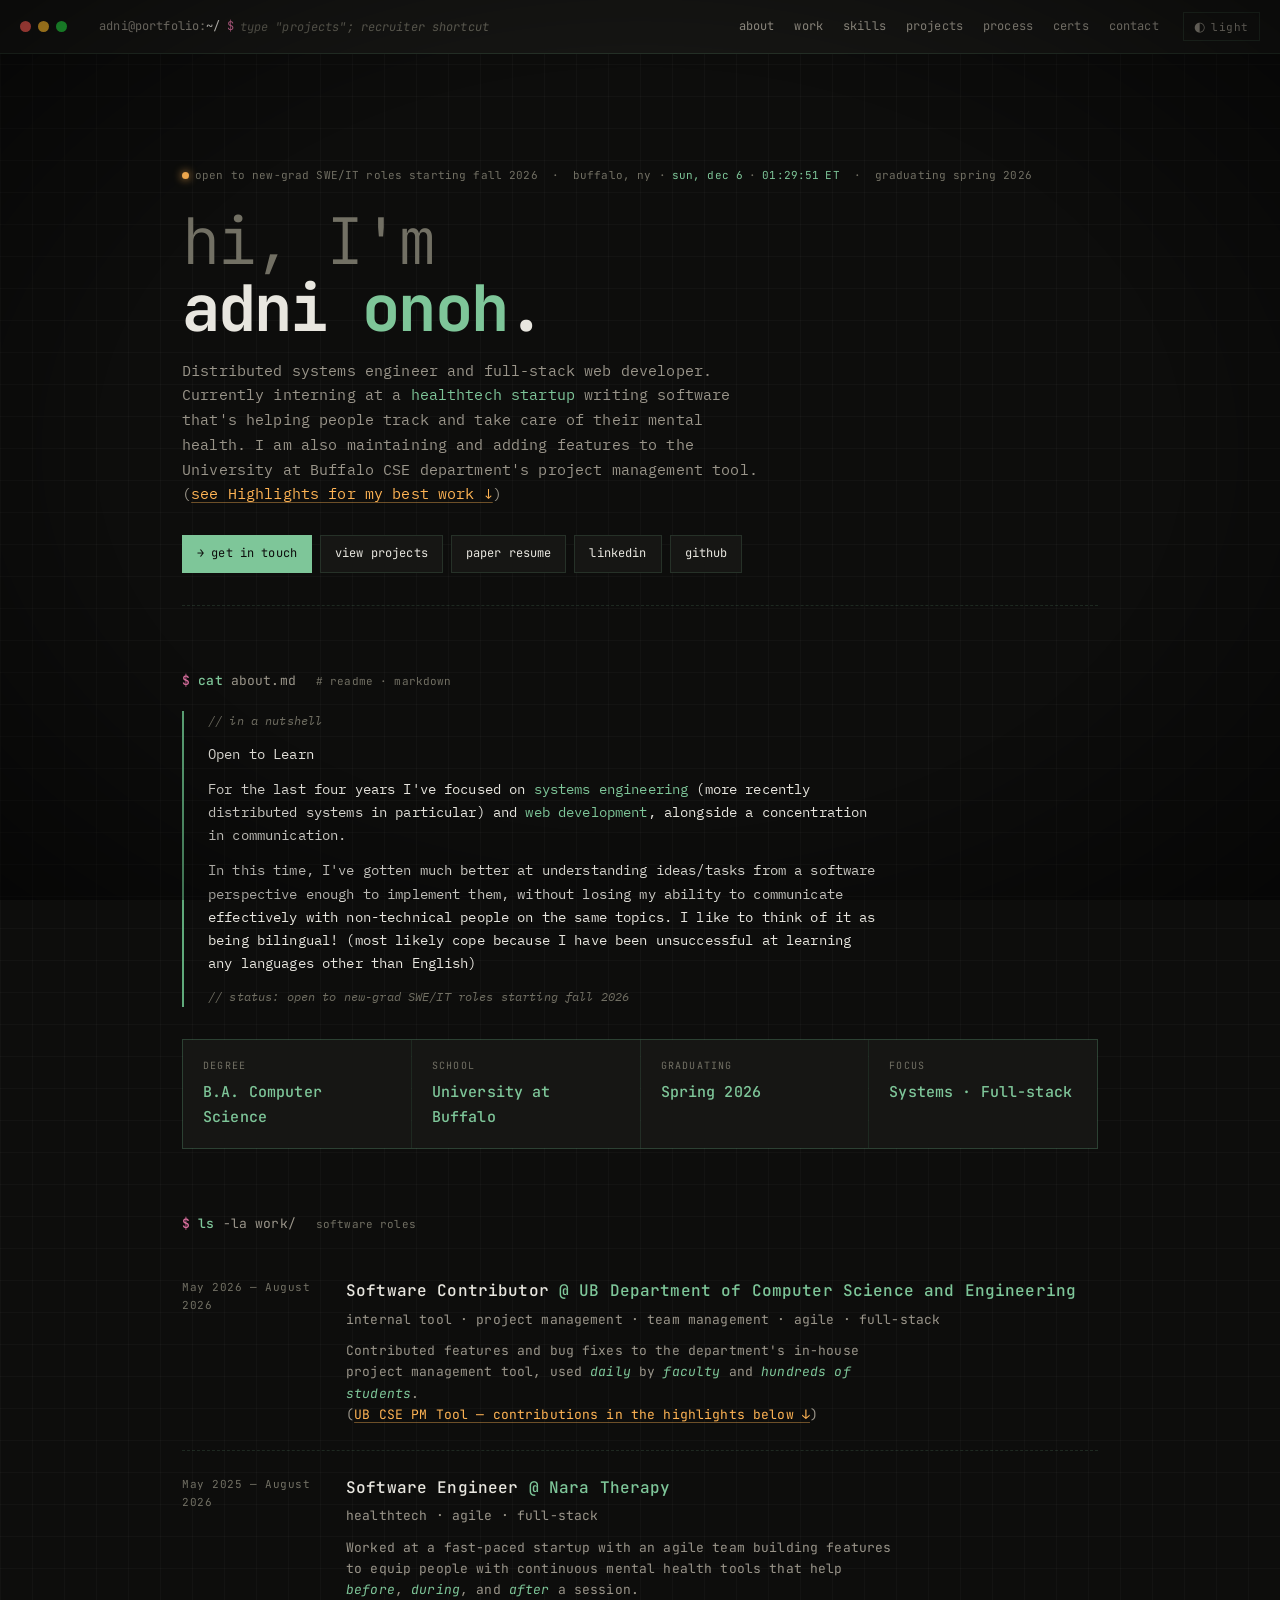
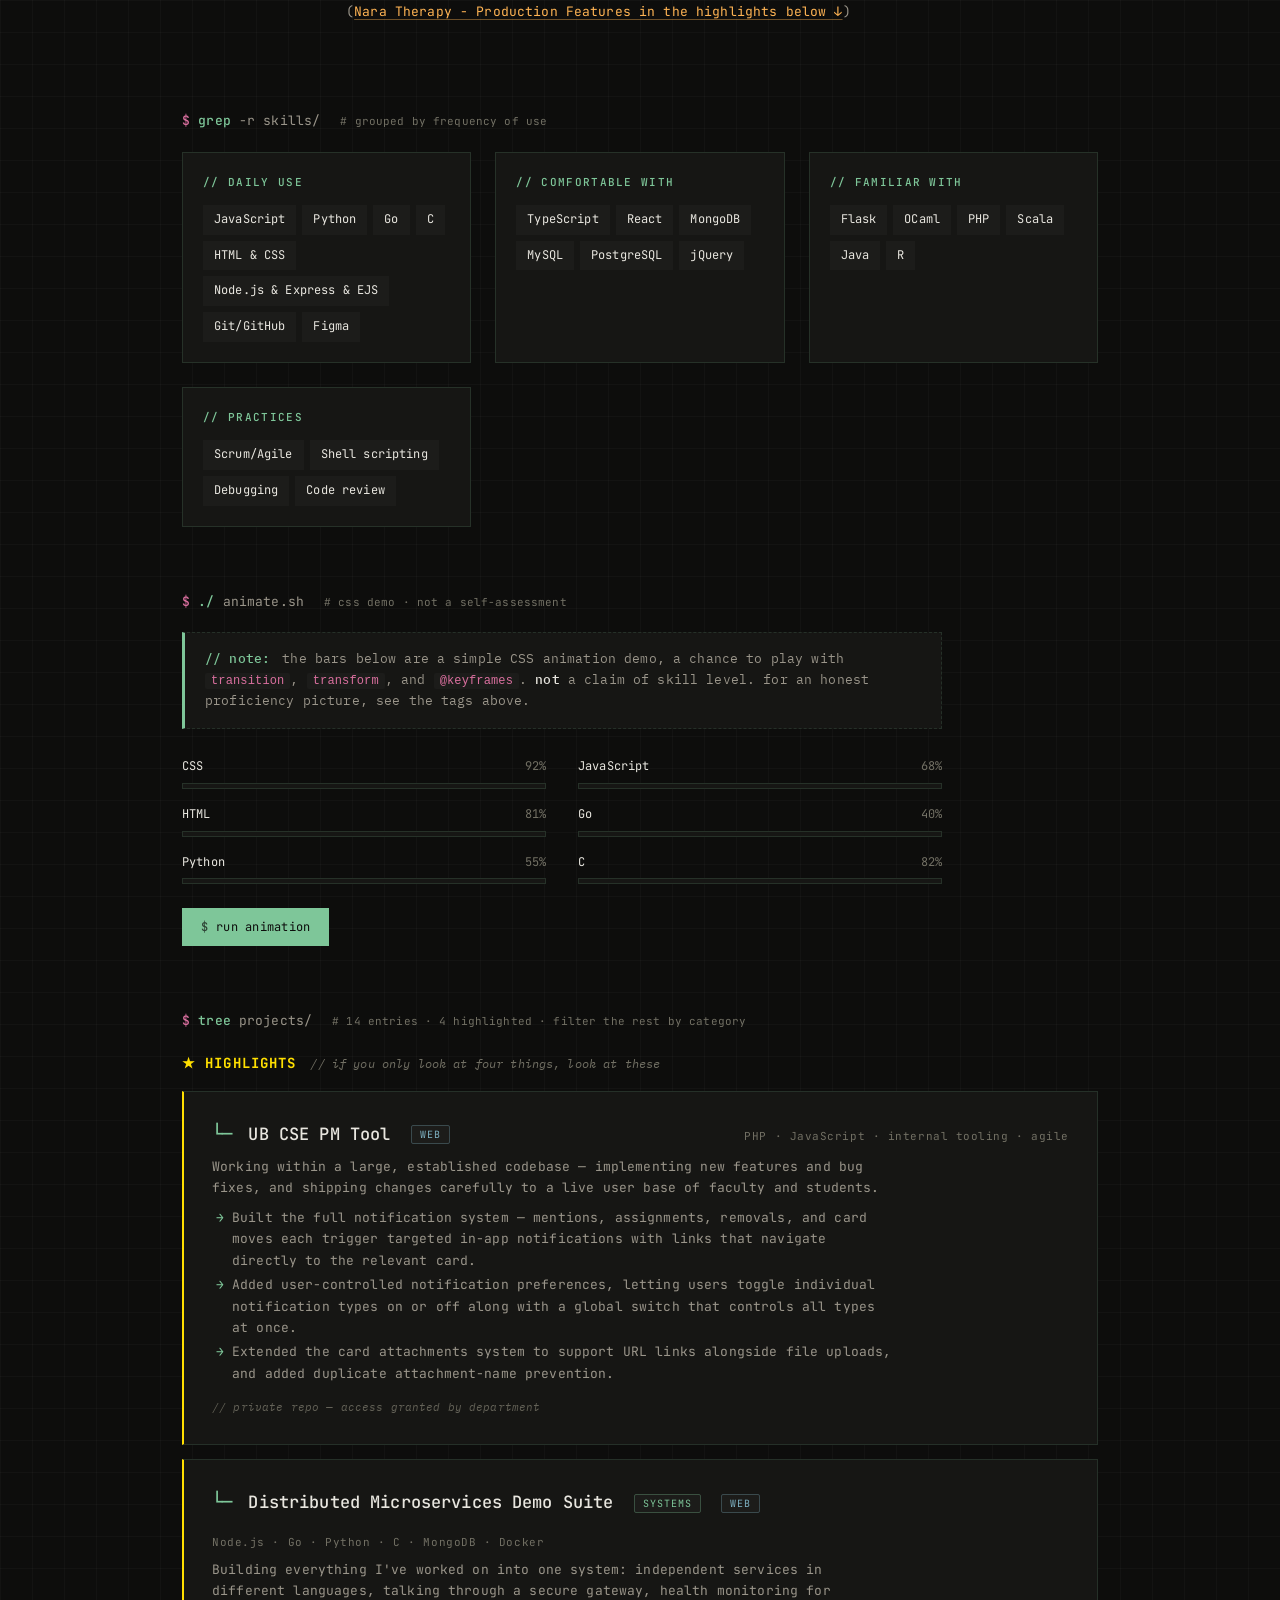
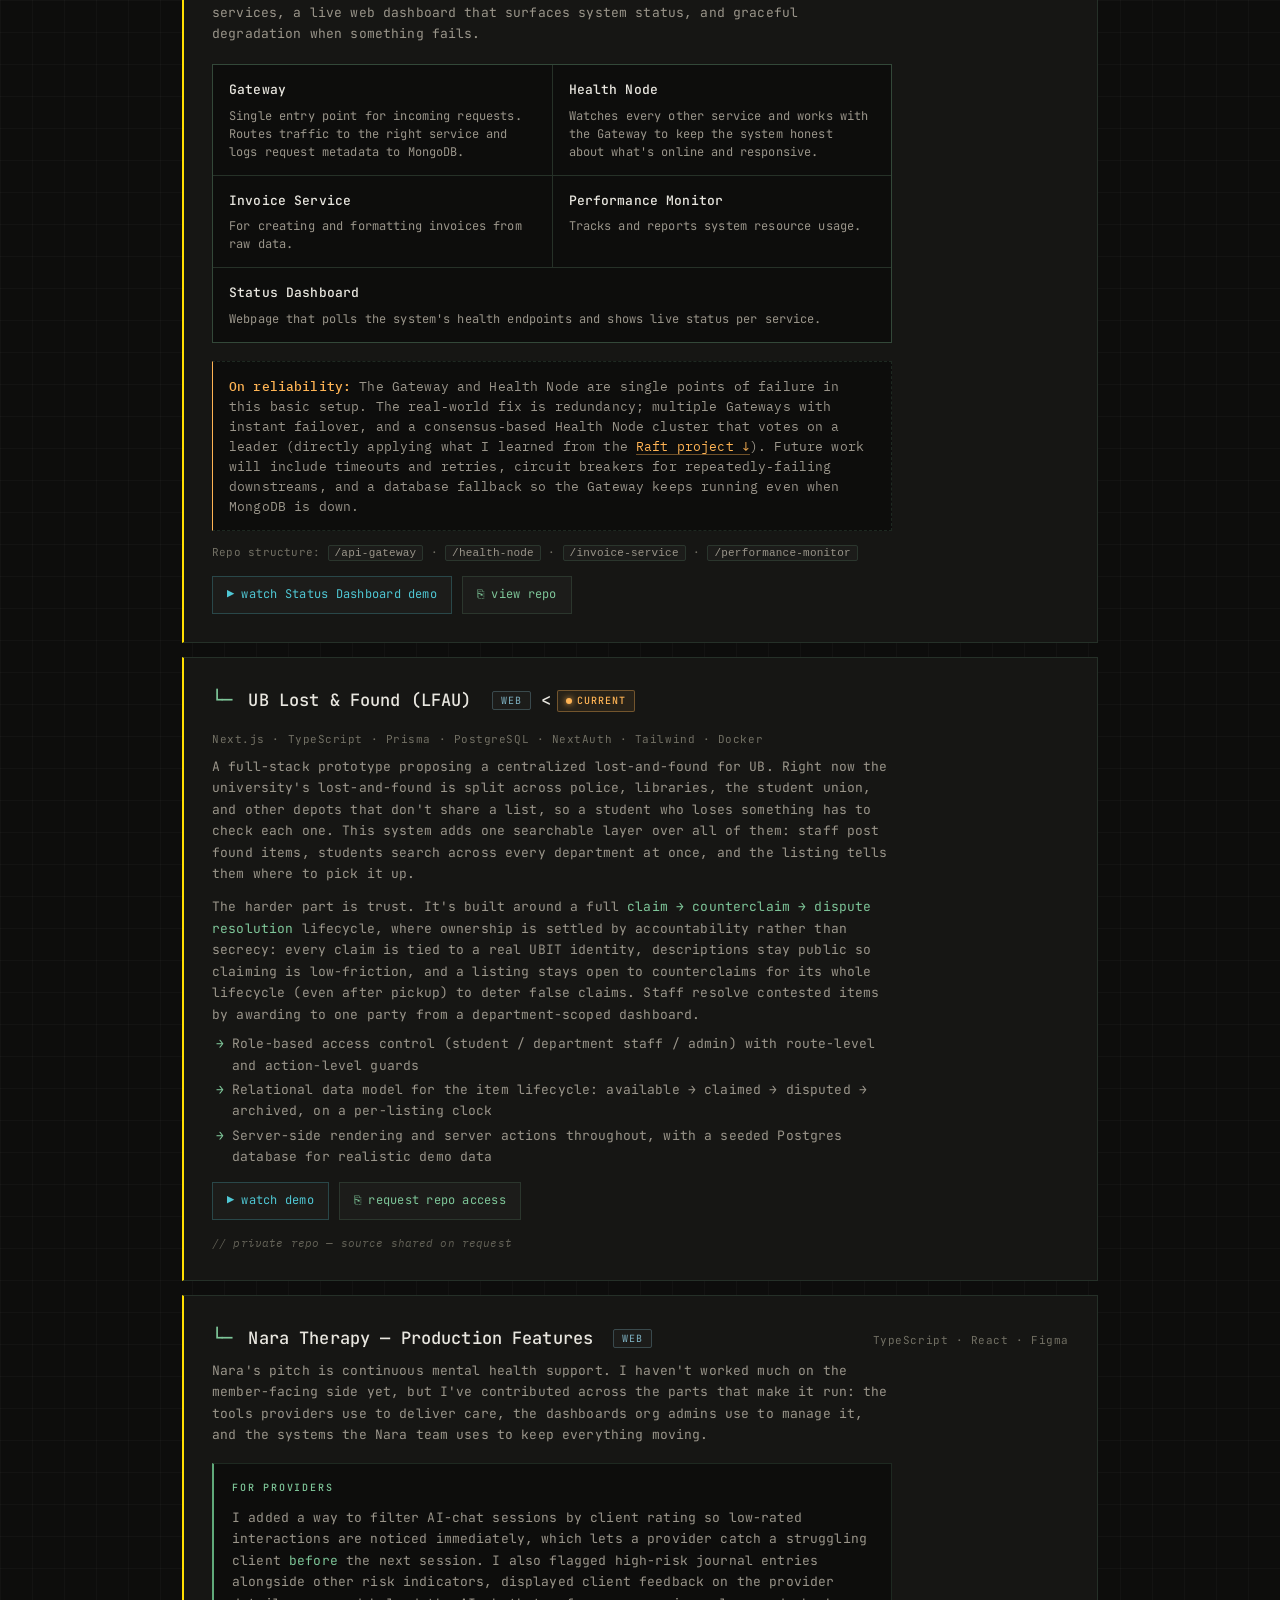
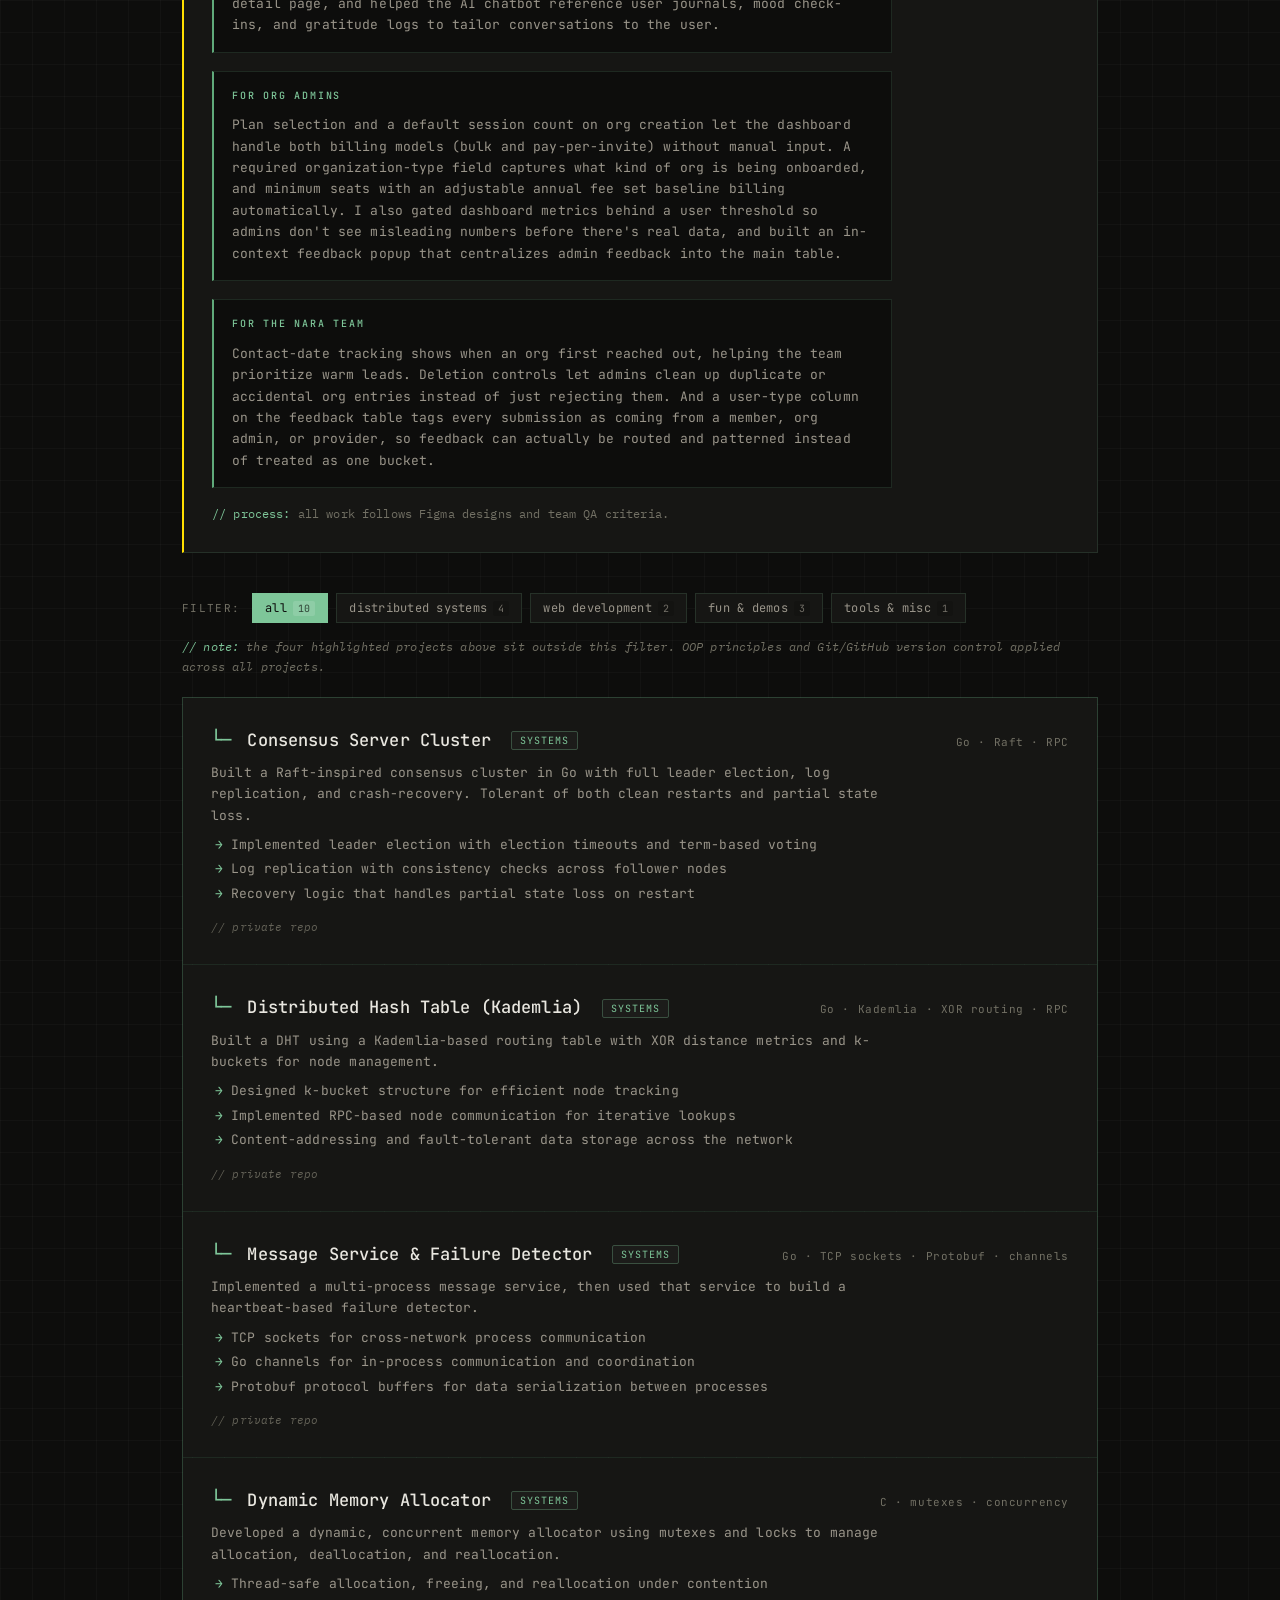
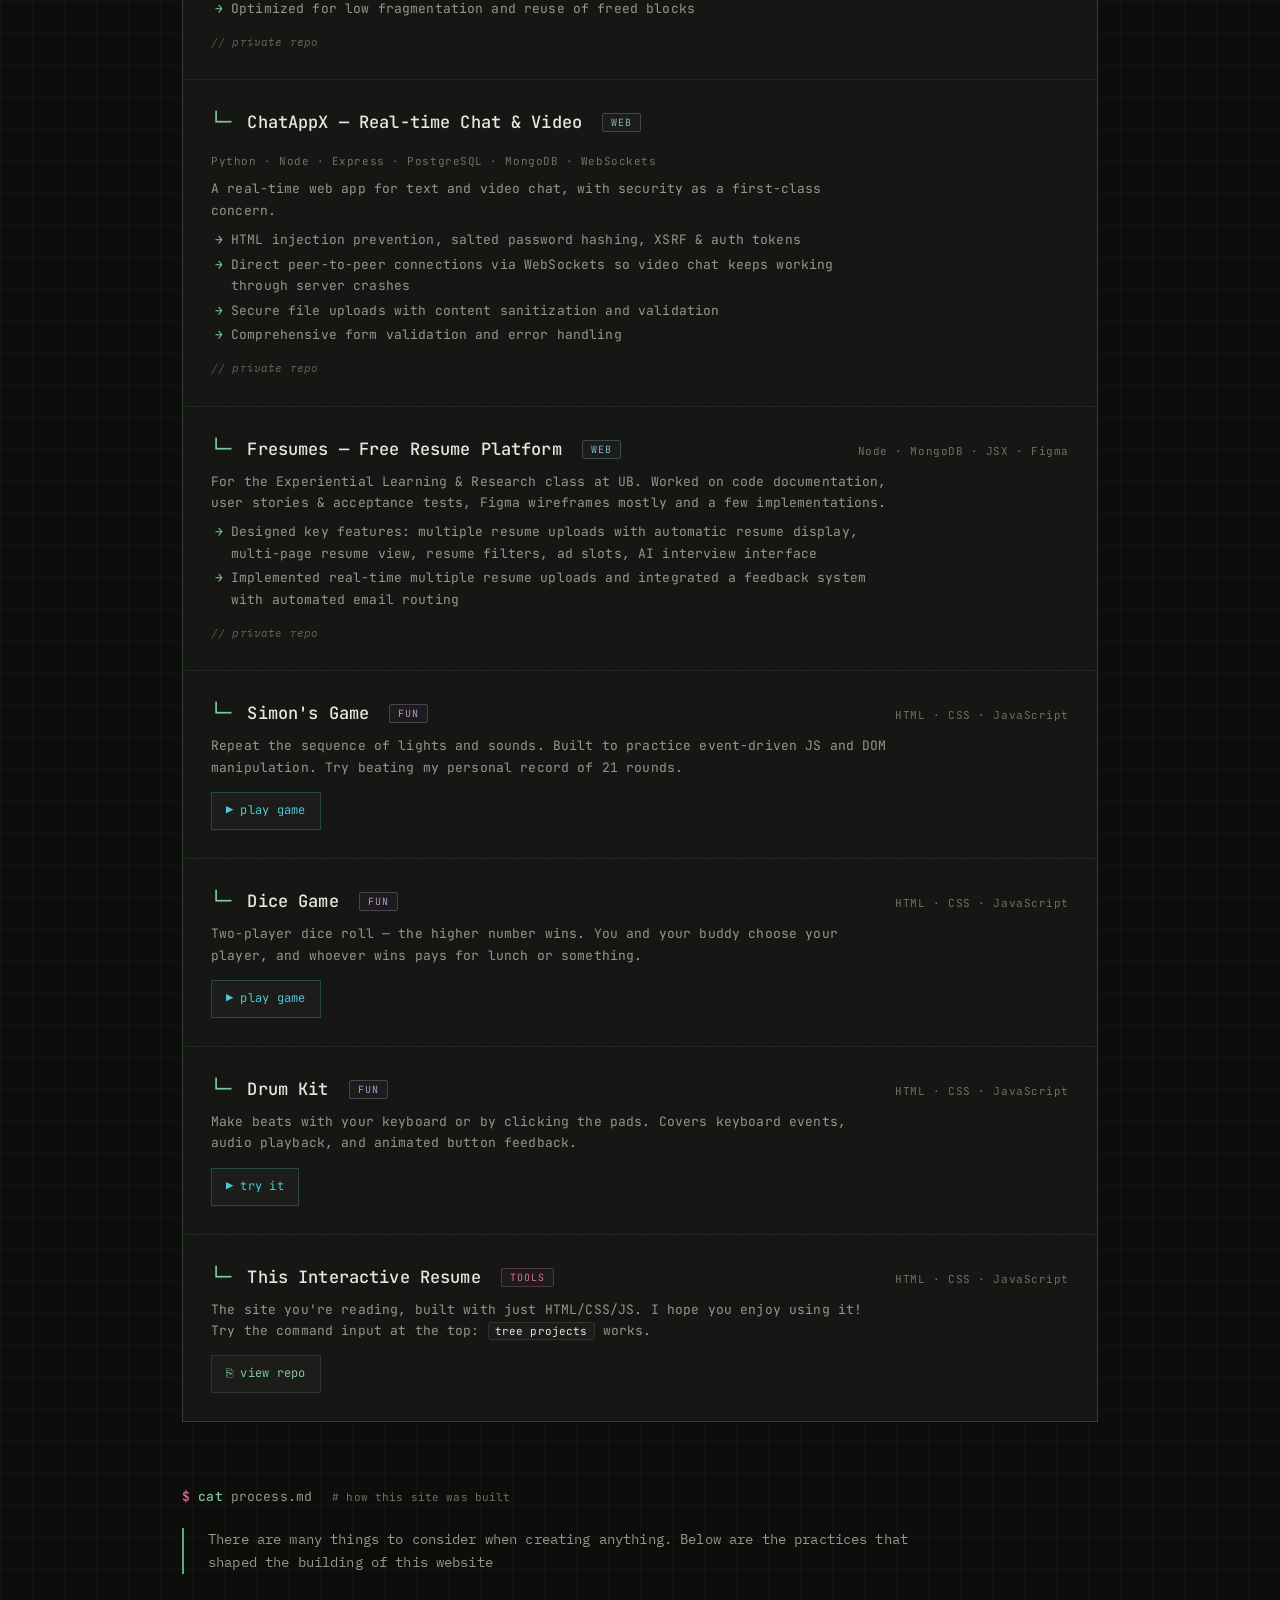
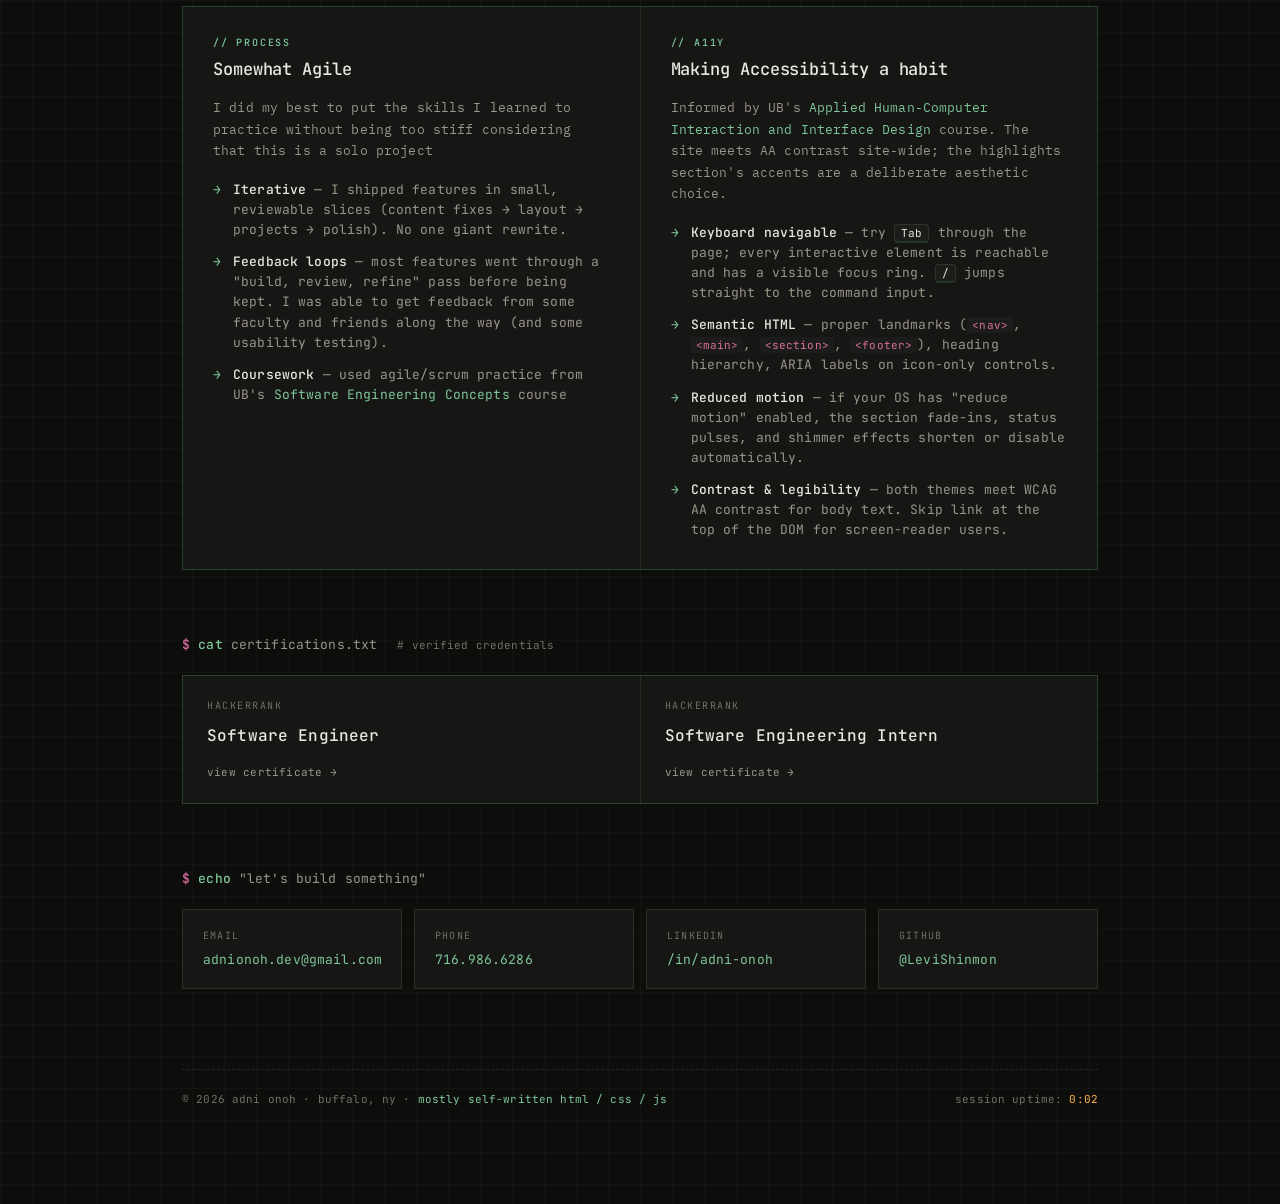
==== commit 82e739da: "Revise work experience dates and descriptions Updated employment dates" ====
--- a/index.html
+++ b/index.html
@@ -117,24 +117,24 @@
     <div class="cmd"><span class="prompt">ls</span> -la work/ <span class="out">software roles</span></div>
 
     <div class="entry">
-      <div class="entry-meta">May 2026 — Present</div>
+      <div class="entry-meta">May 2026 — August 2026</div>
       <div>
         <div class="entry-title">Software Contributor <span class="at">@ UB Department of Computer Science and Engineering</span></div>
         <div class="entry-role">internal tool · project management · team management · agile · full-stack</div>
         <div class="entry-desc">
-          <p>Contributing features and bug fixes to the department's in-house project management tool, used <span class="inline-accent"><em>daily</em></span> by <span class="inline-accent"><em>faculty</em></span> and <span class="inline-accent"><em>hundreds of students</em></span>.</p>
+          <p>Contributed features and bug fixes to the department's in-house project management tool, used <span class="inline-accent"><em>daily</em></span> by <span class="inline-accent"><em>faculty</em></span> and <span class="inline-accent"><em>hundreds of students</em></span>.</p>
           <p>(<a class="tagline-link" href="#projects">UB CSE PM Tool — contributions in the highlights below ↓</a>)</p>
         </div>
       </div>
     </div>
 
     <div class="entry">
-      <div class="entry-meta">May 2025 — Present</div>
+      <div class="entry-meta">May 2025 — August 2026</div>
       <div>
         <div class="entry-title">Software Engineer <span class="at">@ Nara Therapy</span></div>
         <div class="entry-role">healthtech · agile · full-stack</div>
         <div class="entry-desc">
-          <p>Working at a fast-paced startup with an agile team building features to equip people with continuous mental health tools that help <span class="inline-accent"><em>before</em></span>, <span class="inline-accent"><em>during</em></span>, and <span class="inline-accent"><em>after</em></span> a session.</p>
+          <p>Worked at a fast-paced startup with an agile team building features to equip people with continuous mental health tools that help <span class="inline-accent"><em>before</em></span>, <span class="inline-accent"><em>during</em></span>, and <span class="inline-accent"><em>after</em></span> a session.</p>
           <p>(<a class="tagline-link" href="#projects">Nara Therapy - Production Features in the highlights below ↓</a>)</p>
         </div>
       </div>
@@ -249,7 +249,7 @@
           <div class="project-name">
             UB CSE PM Tool
             <span class="cat-tag">web</span>
-            <span class="current-tag">current</span>
+            <!-- <span class="current-tag">current</span> -->
           </div>
           <div class="project-tech">PHP · JavaScript · internal tooling · agile</div>
         </div>
@@ -325,7 +325,7 @@
           <div class="project-name">
             UB Lost &amp; Found (LFAU)
             <span class="cat-tag">web</span>
-            <span class="current-tag">current</span>
+            <<span class="current-tag">current</span>
           </div>
           <div class="project-tech">Next.js · TypeScript · Prisma · PostgreSQL · NextAuth · Tailwind · Docker</div>
         </div>
@@ -355,7 +355,7 @@
           <div class="project-name">
             Nara Therapy — Production Features
             <span class="cat-tag">web</span>
-            <span class="current-tag">current</span>
+            <!-- <span class="current-tag">current</span> -->
           </div>
           <div class="project-tech">TypeScript · React · Figma</div>
         </div>
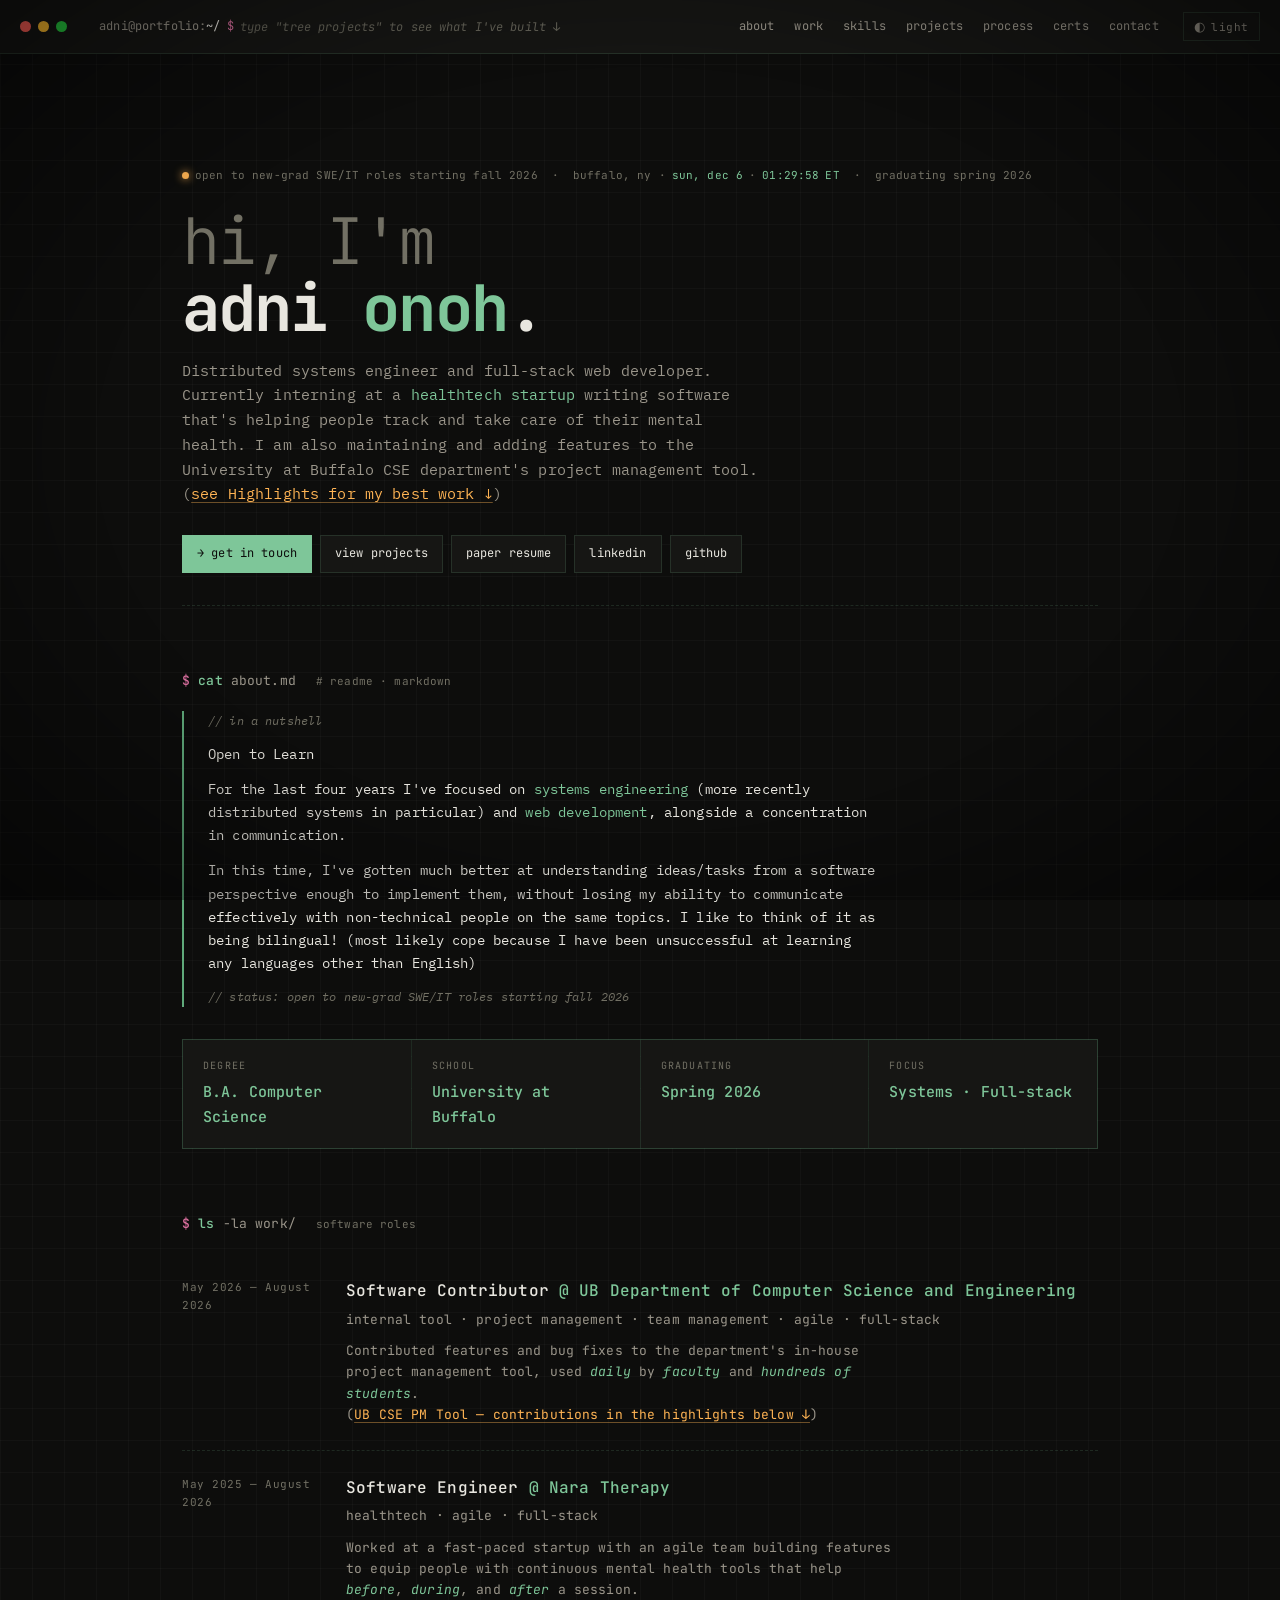
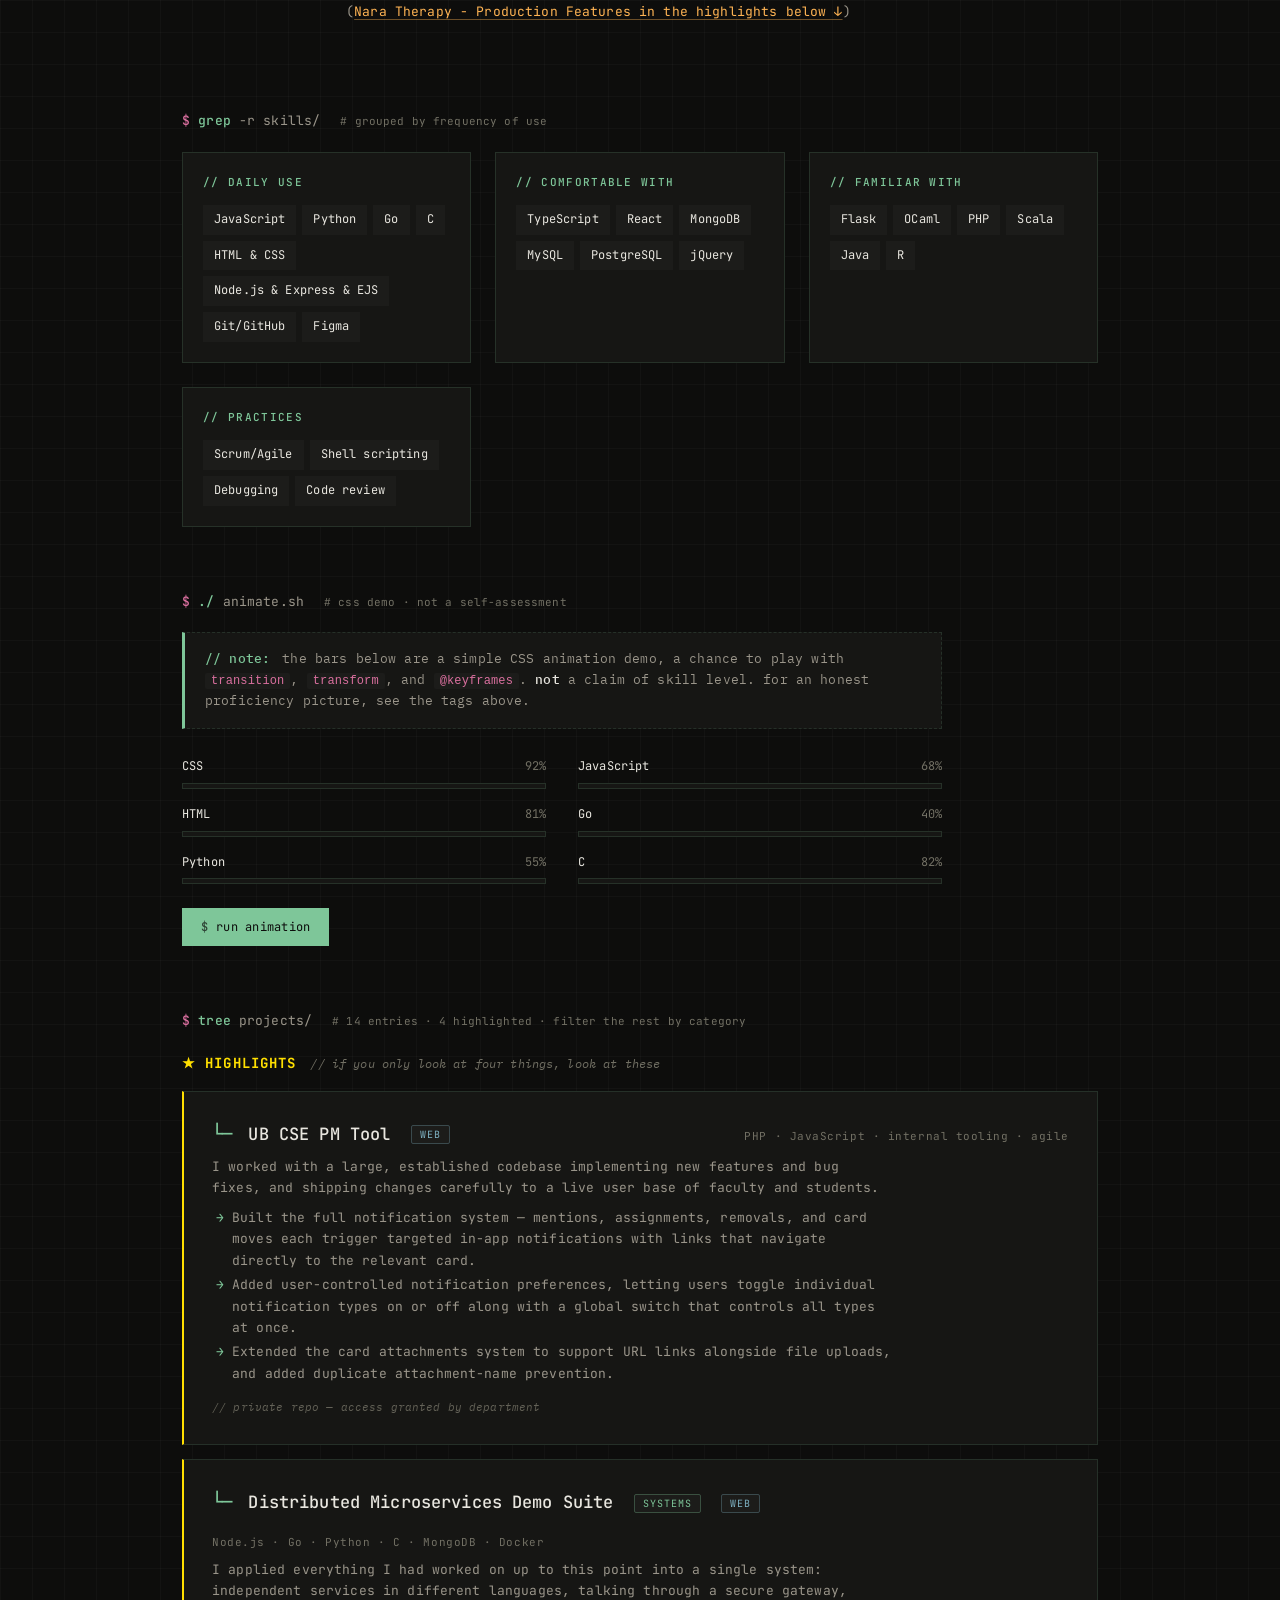
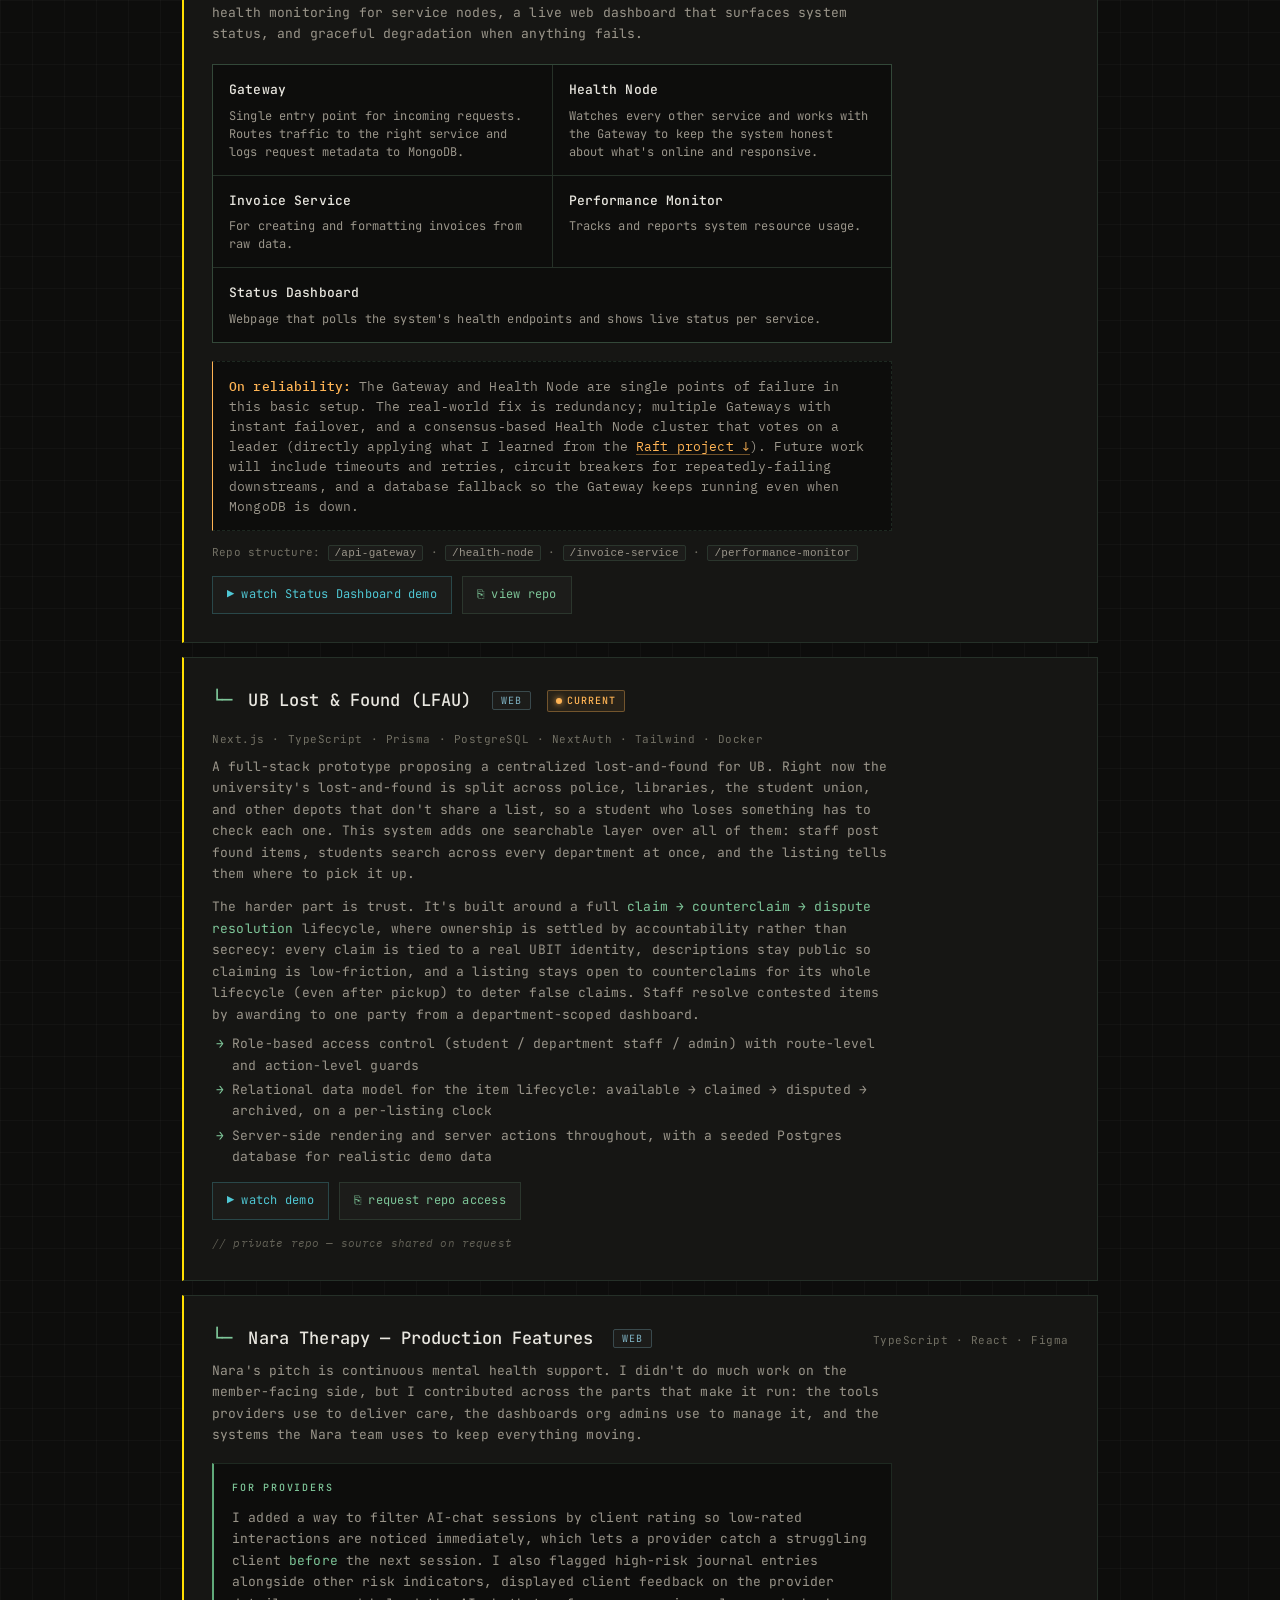
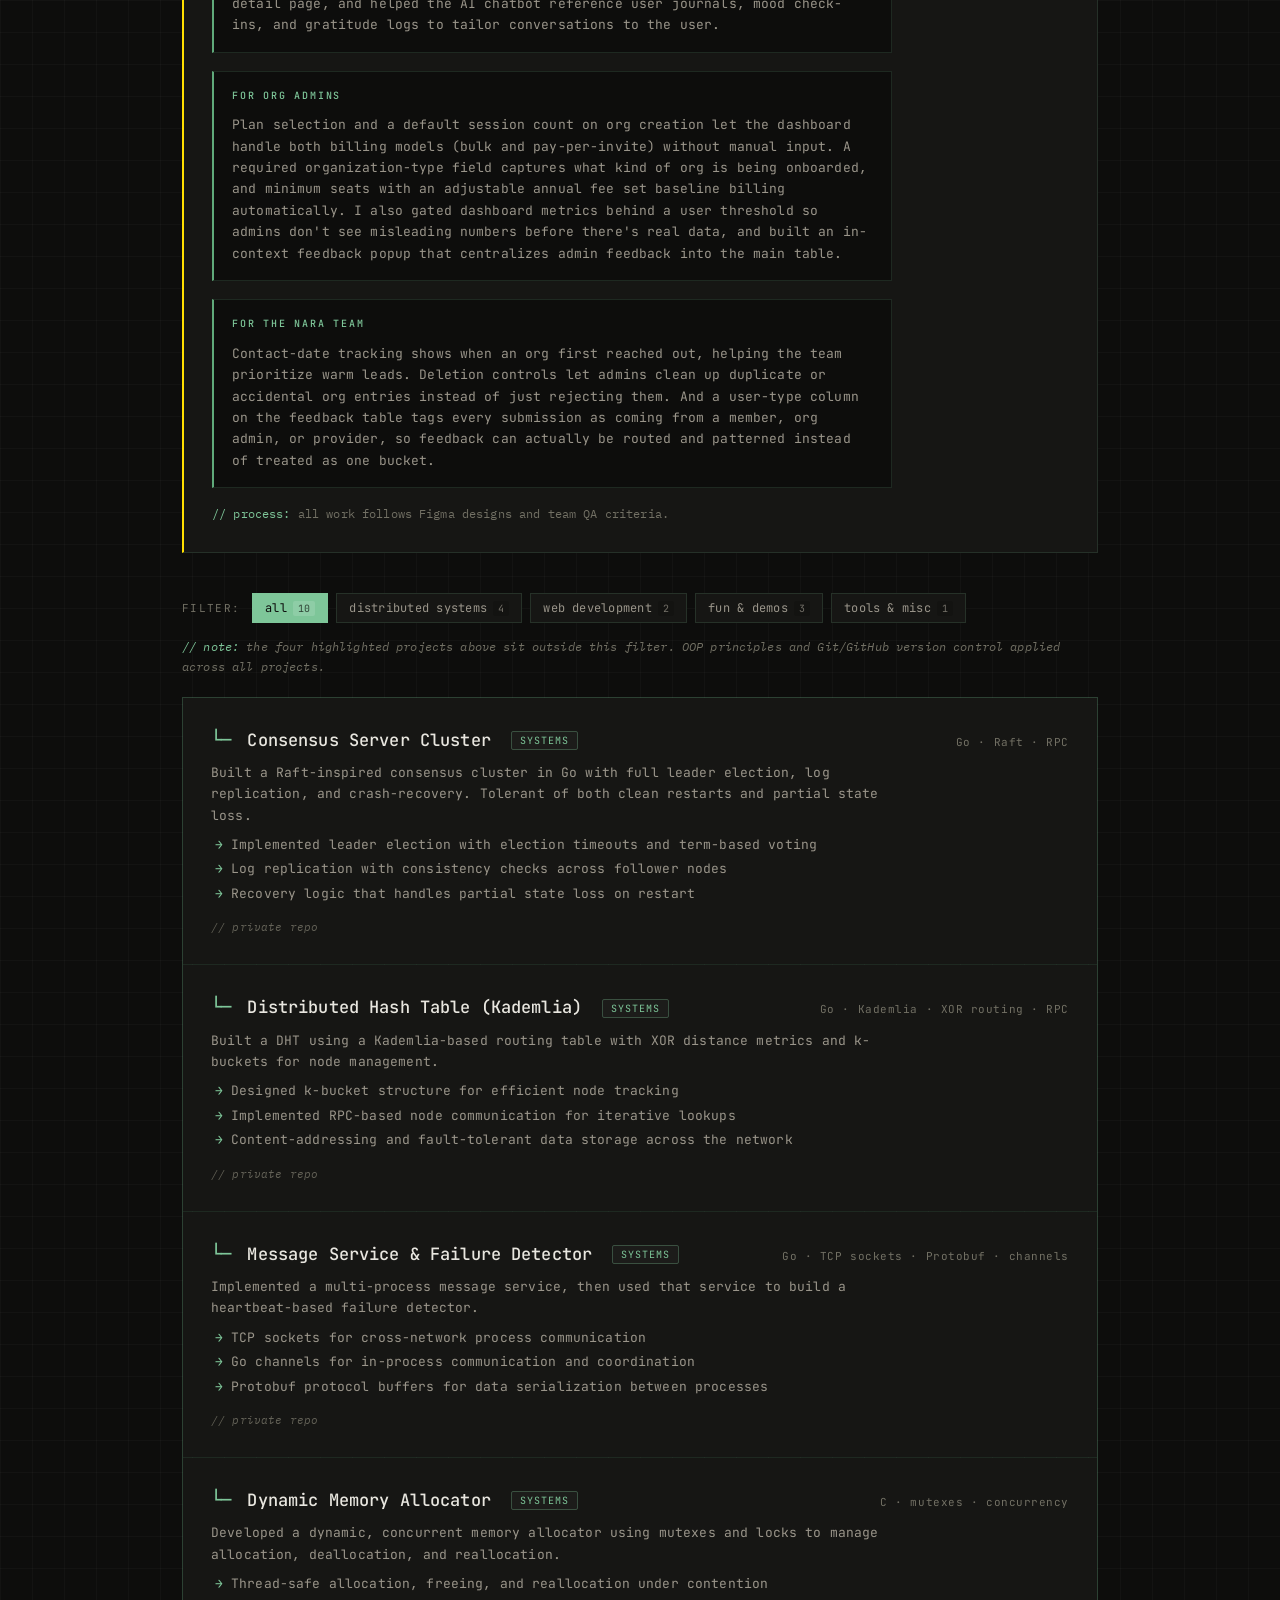
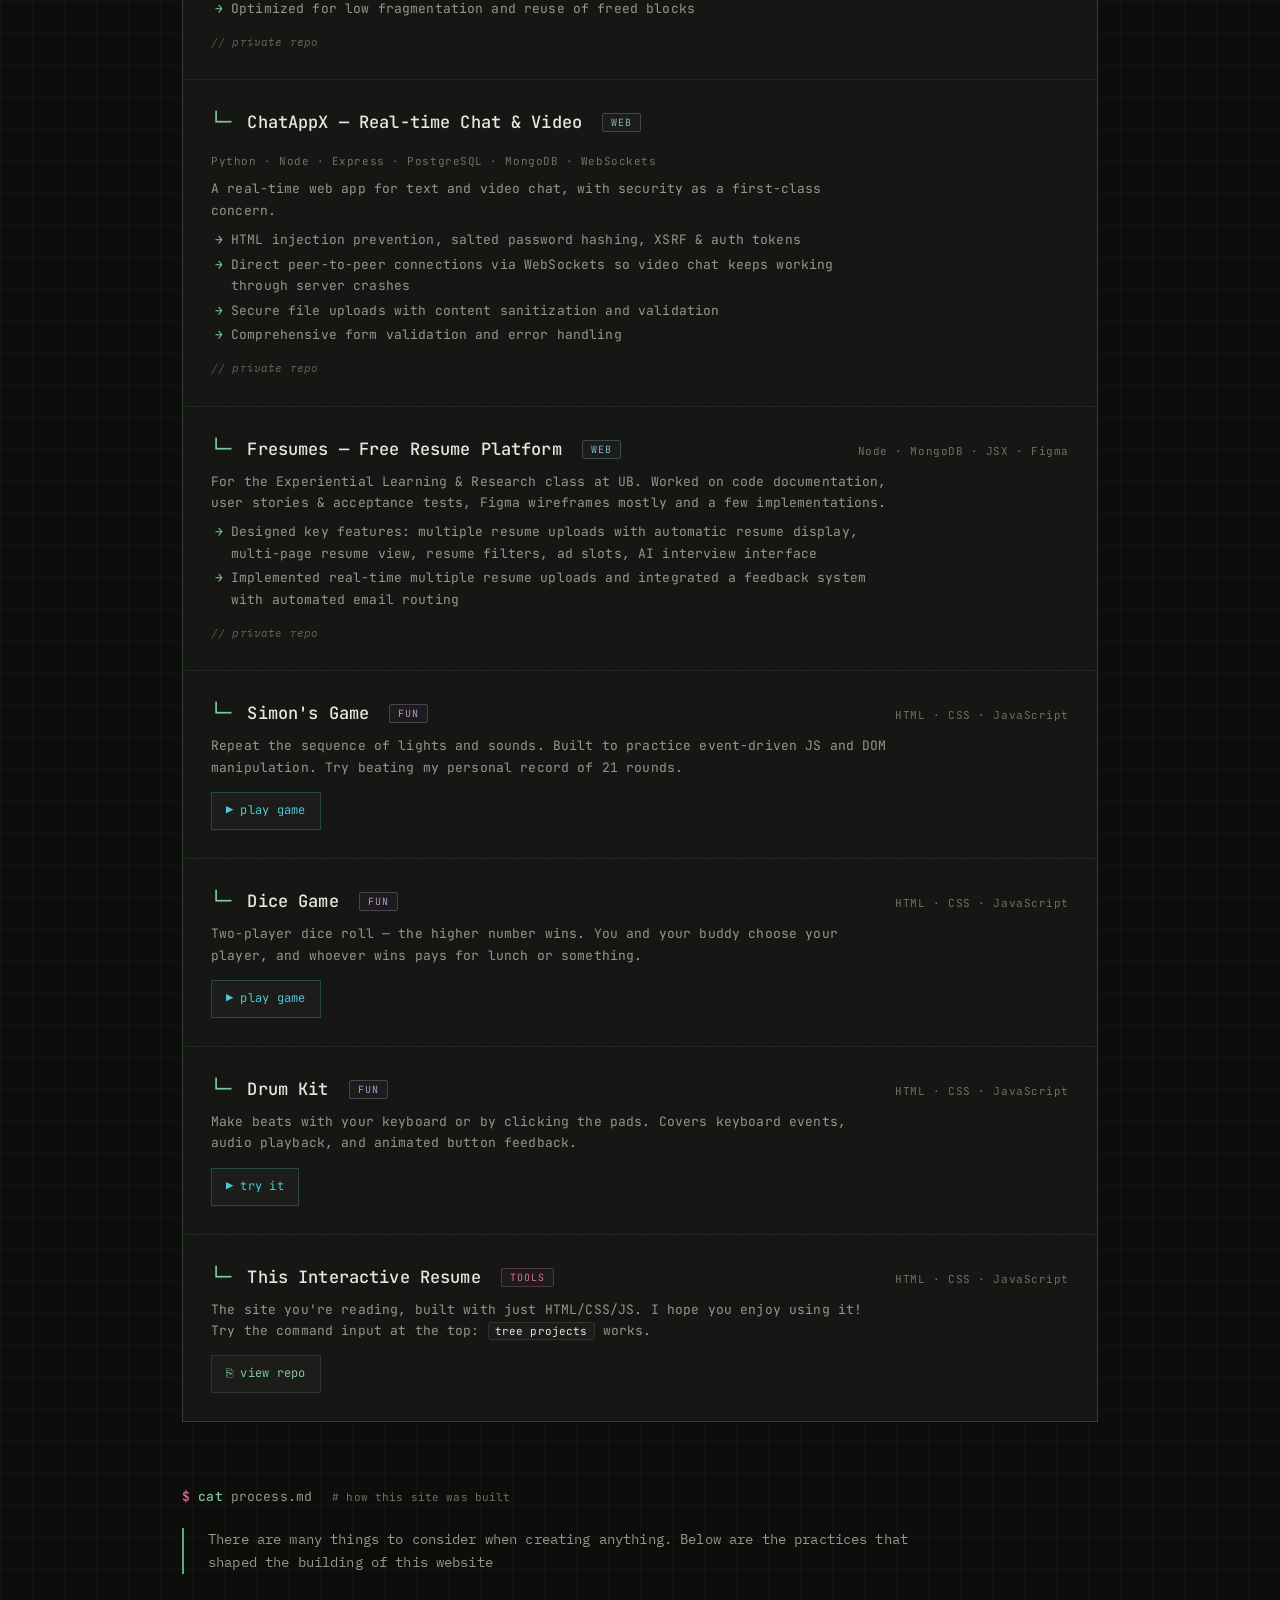
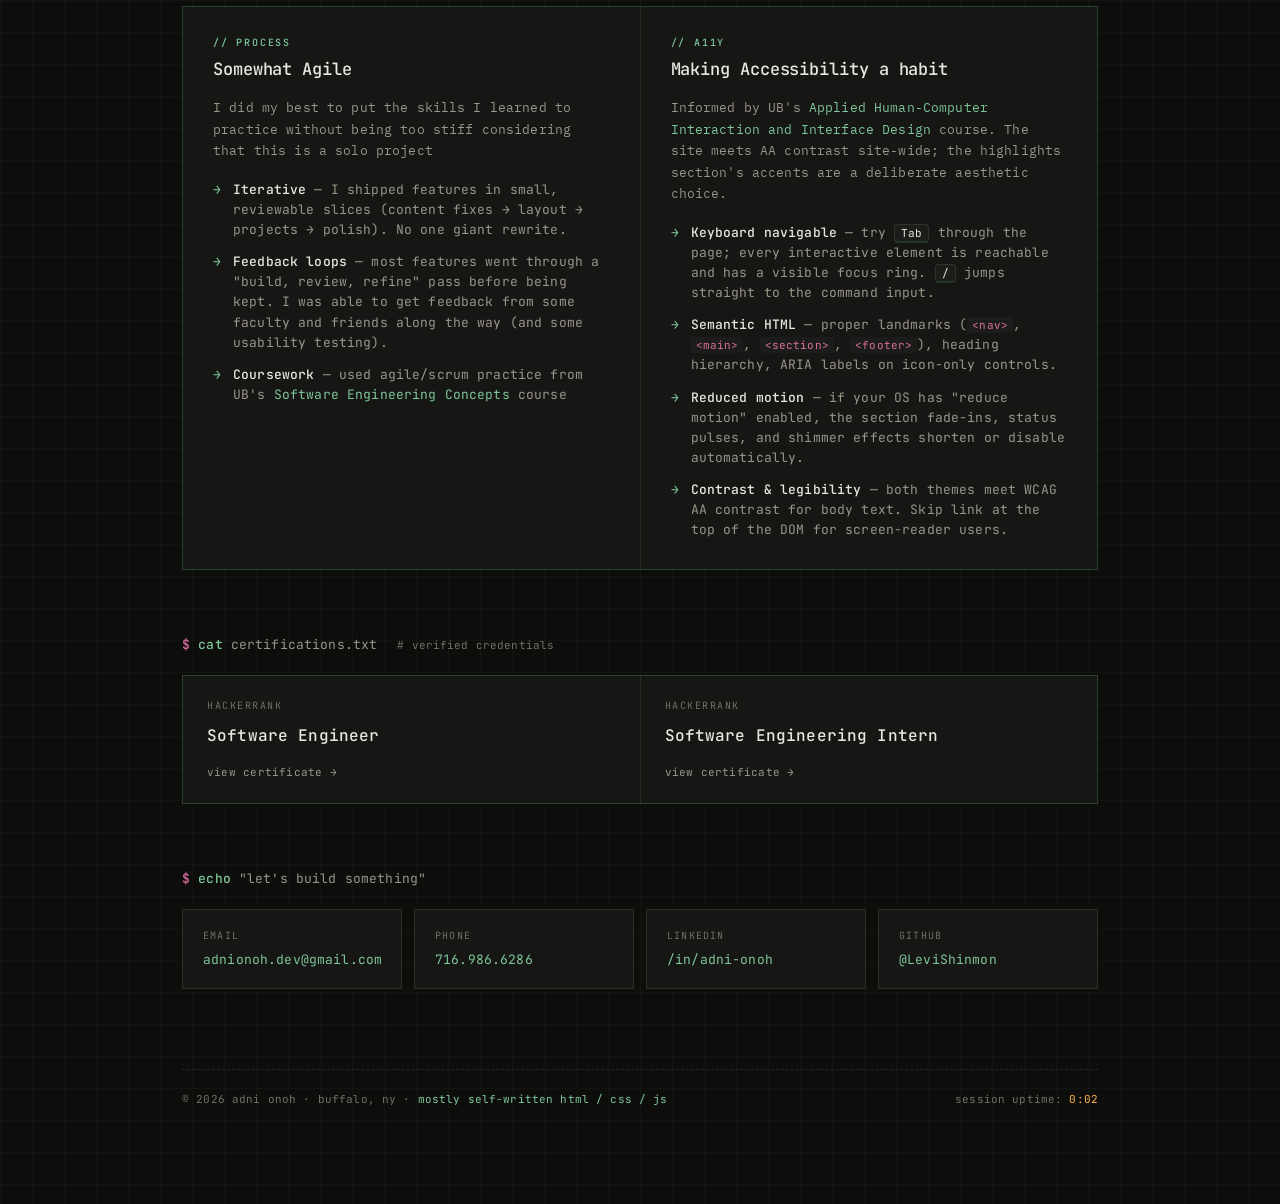
==== commit 2b288894: "Refine project descriptions for better clarity Updated descriptions for clarity and improved readabi" ====
--- a/index.html
+++ b/index.html
@@ -254,7 +254,7 @@
           <div class="project-tech">PHP · JavaScript · internal tooling · agile</div>
         </div>
         <div class="project-desc">
-          Working within a large, established codebase — implementing new features and bug fixes, and shipping changes carefully to a live user base of faculty and students.
+          I worked with a large, established codebase implementing new features and bug fixes, and shipping changes carefully to a live user base of faculty and students.
           <ul>
             <li>Built the full notification system — mentions, assignments, removals, and card moves each trigger targeted in-app notifications with links that navigate directly to the relevant card.</li>
             <li>Added user-controlled notification preferences, letting users toggle individual notification types on or off along with a global switch that controls all types at once.</li>
@@ -277,7 +277,7 @@
           <div class="project-tech">Node.js · Go · Python · C · MongoDB · Docker</div>
         </div>
         <div class="project-desc">
-          Building everything I've worked on into one system: independent services in different languages, talking through a secure gateway, health monitoring for services, a live web dashboard that surfaces system status, and graceful degradation when something fails.
+          I applied everything I had worked on up to this point into a single system: independent services in different languages, talking through a secure gateway, health monitoring for service nodes, a live web dashboard that surfaces system status, and graceful degradation when anything fails.
           <div class="microservices">
             <div class="microservice">
               <div class="microservice-name">Gateway</div>
@@ -325,7 +325,7 @@
           <div class="project-name">
             UB Lost &amp; Found (LFAU)
             <span class="cat-tag">web</span>
-            <<span class="current-tag">current</span>
+            <span class="current-tag">current</span>
           </div>
           <div class="project-tech">Next.js · TypeScript · Prisma · PostgreSQL · NextAuth · Tailwind · Docker</div>
         </div>
@@ -360,7 +360,7 @@
           <div class="project-tech">TypeScript · React · Figma</div>
         </div>
         <div class="project-desc">
-          Nara's pitch is continuous mental health support. I haven't worked much on the member-facing side yet, but I've contributed across the parts that make it run: the tools providers use to deliver care, the dashboards org admins use to manage it, and the systems the Nara team uses to keep everything moving.
+          Nara's pitch is continuous mental health support. I didn't do much work on the member-facing side, but I contributed across the parts that make it run: the tools providers use to deliver care, the dashboards org admins use to manage it, and the systems the Nara team uses to keep everything moving.
 
           <div class="impact-group">
             <div class="impact-group-label">For providers</div>
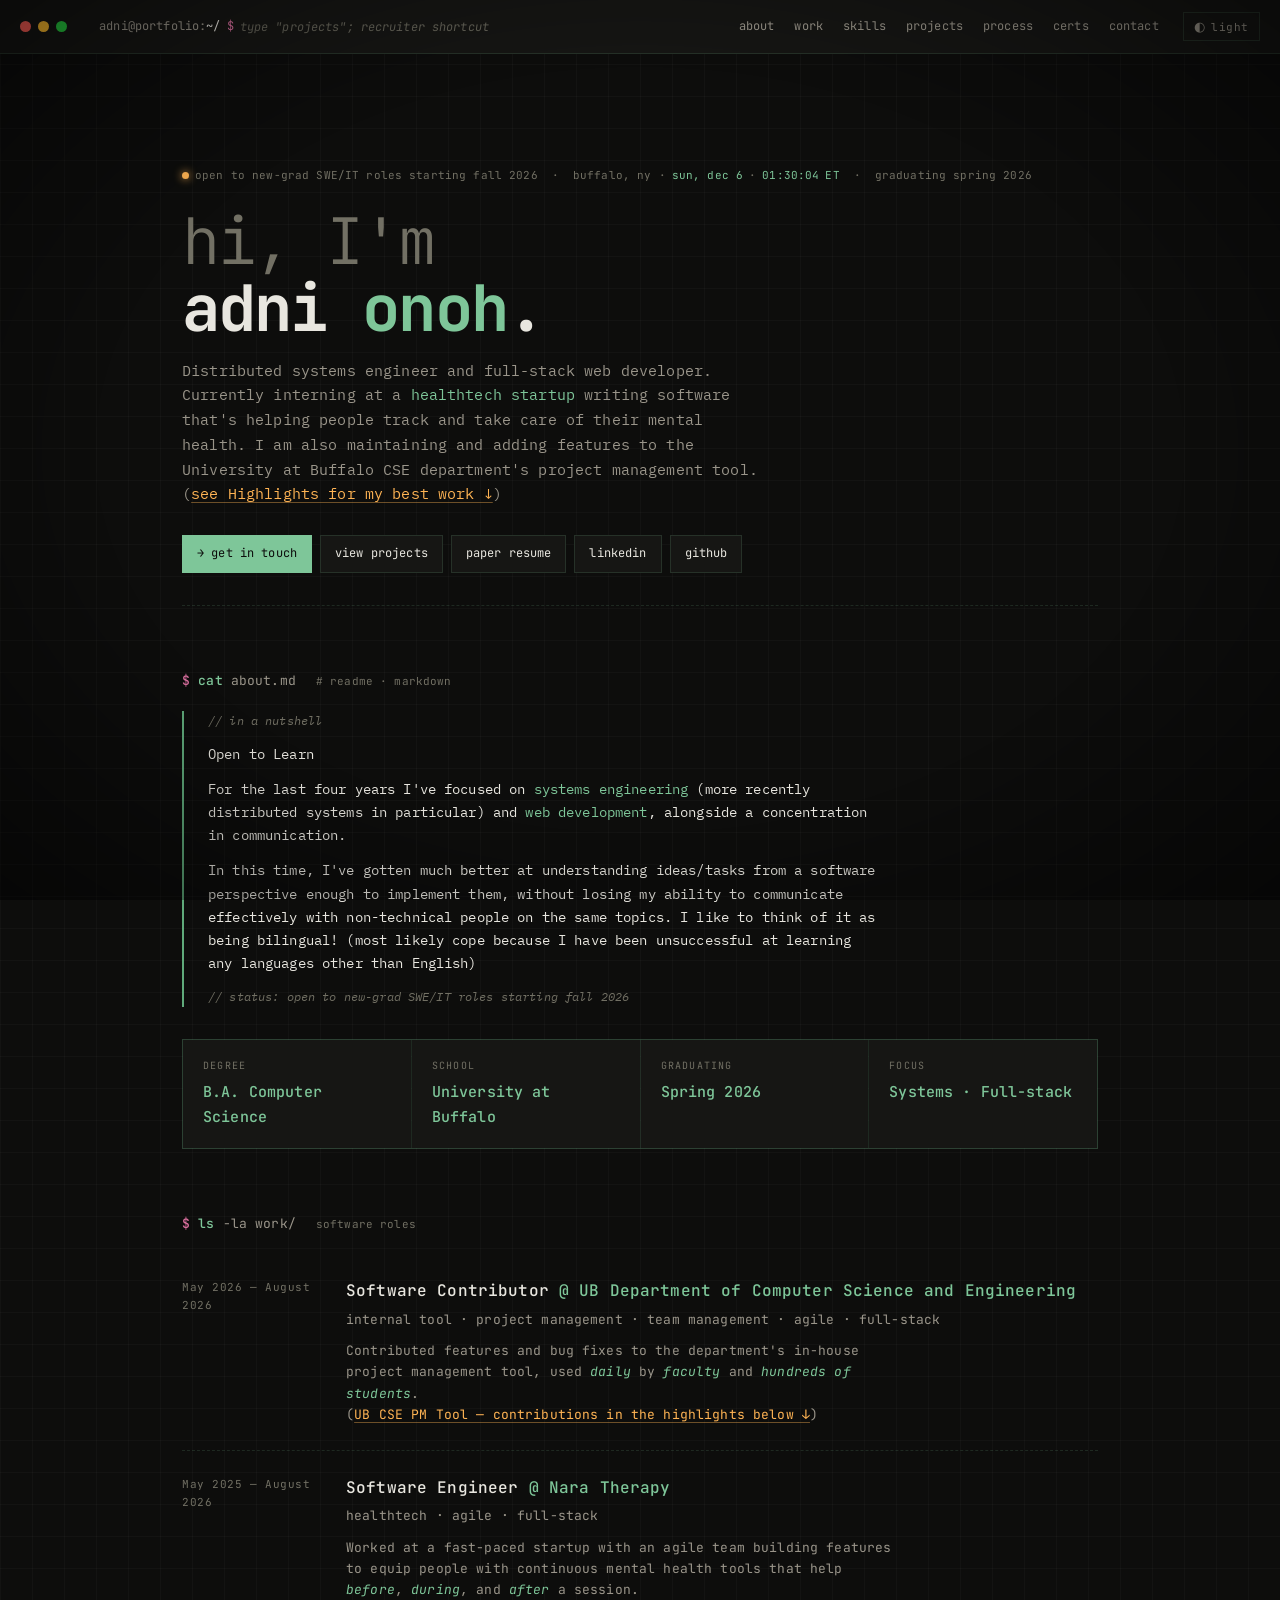
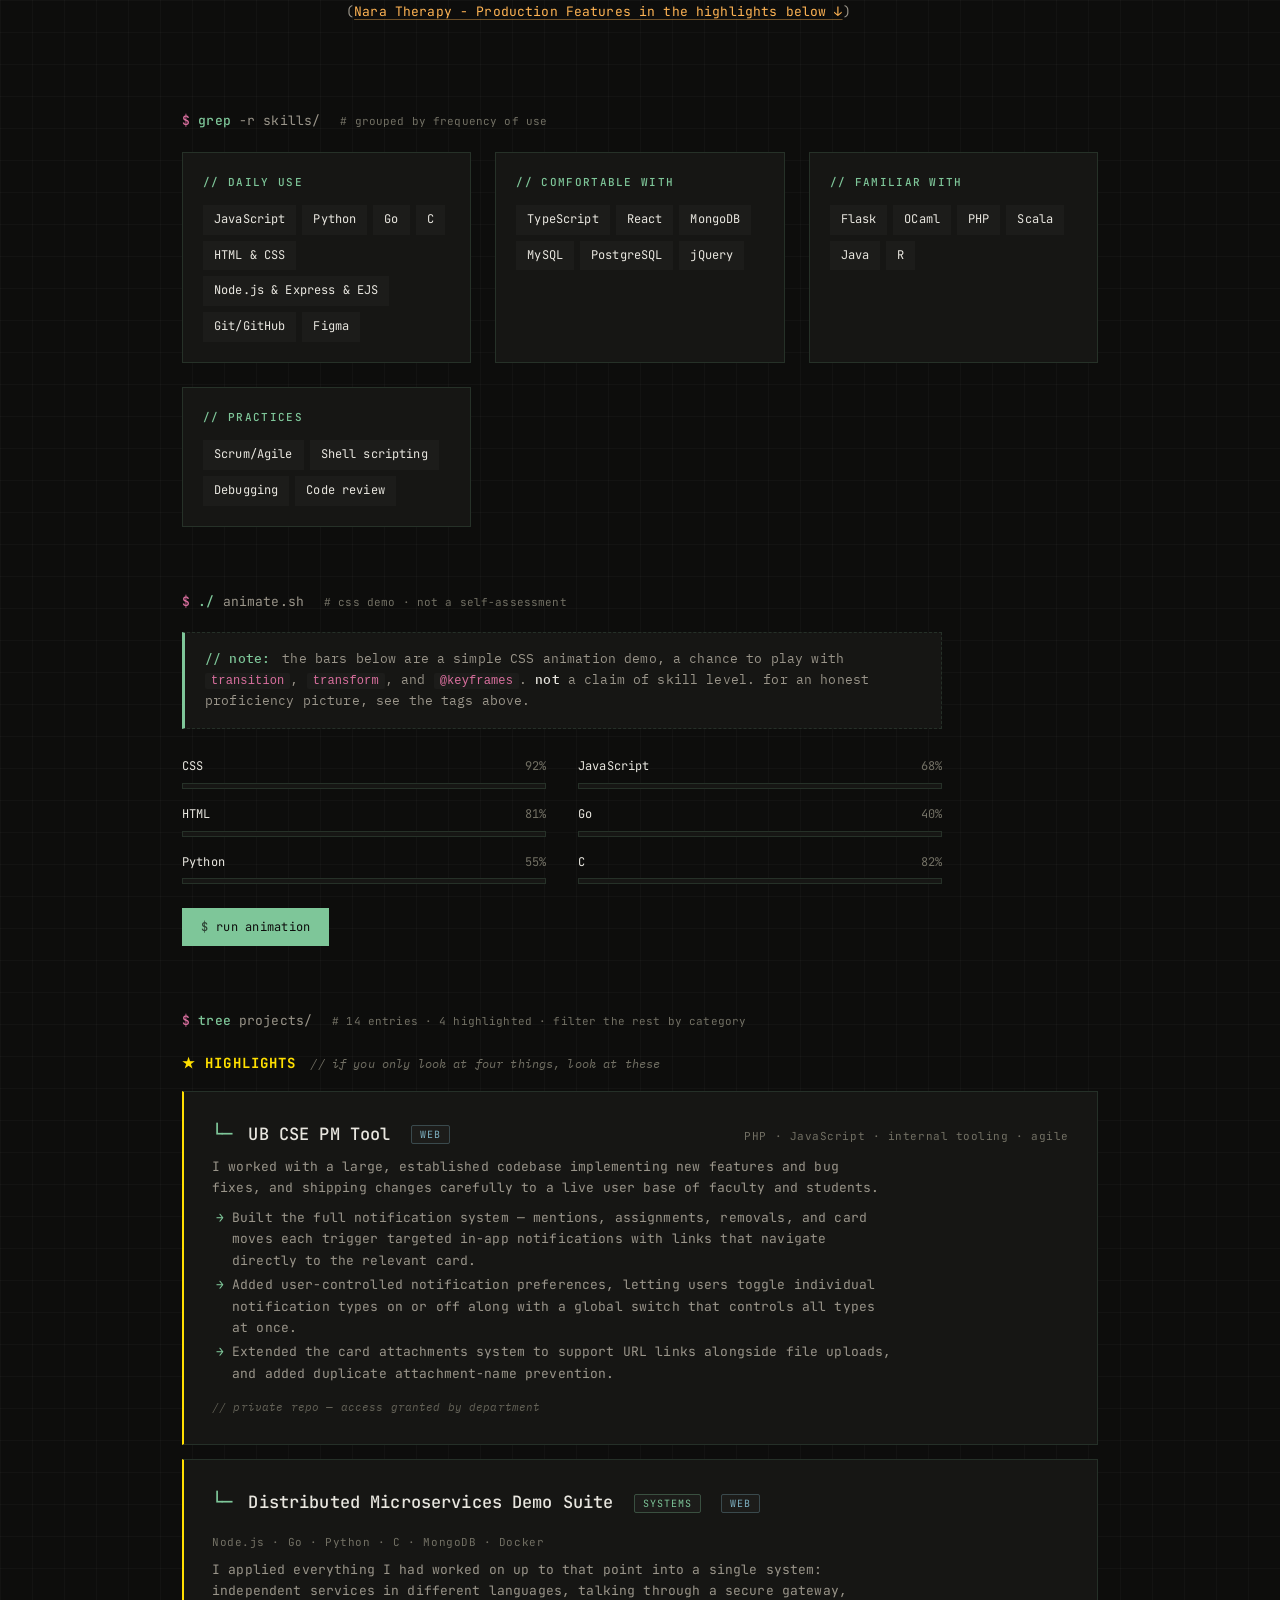
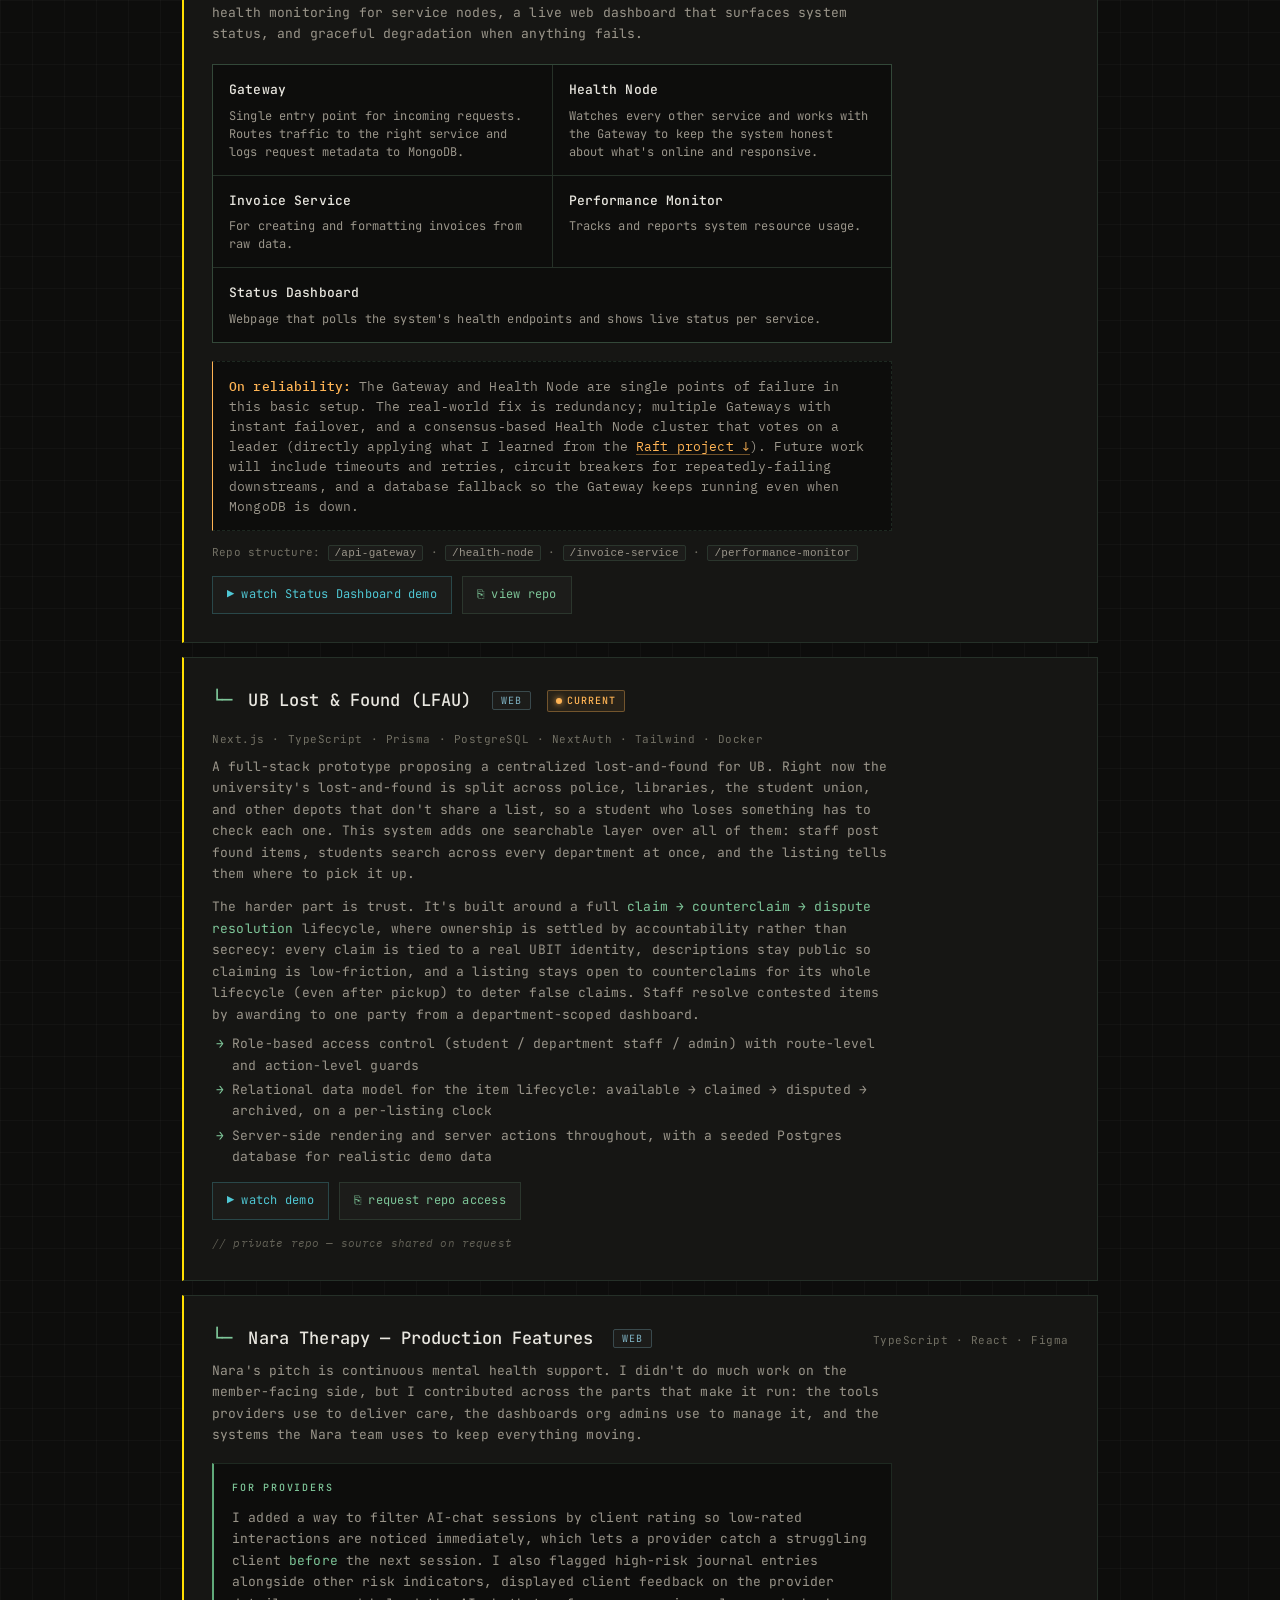
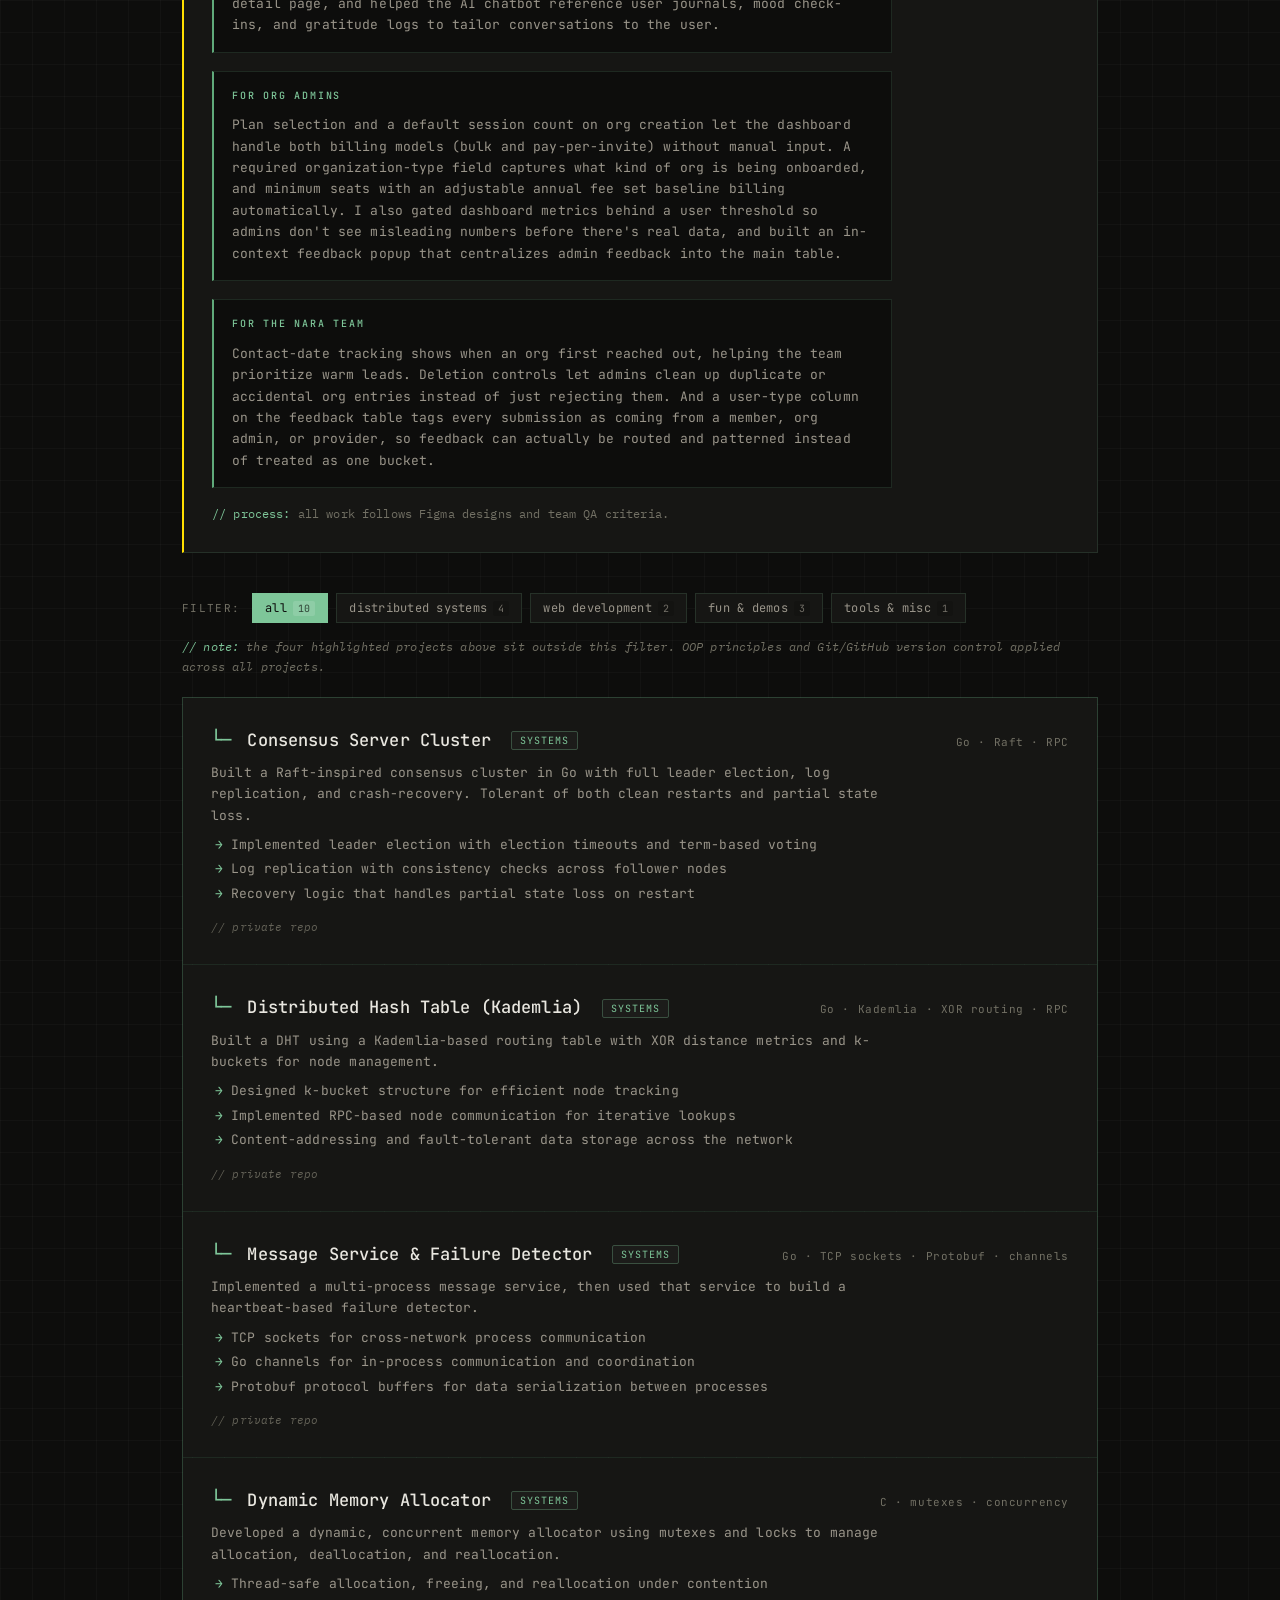
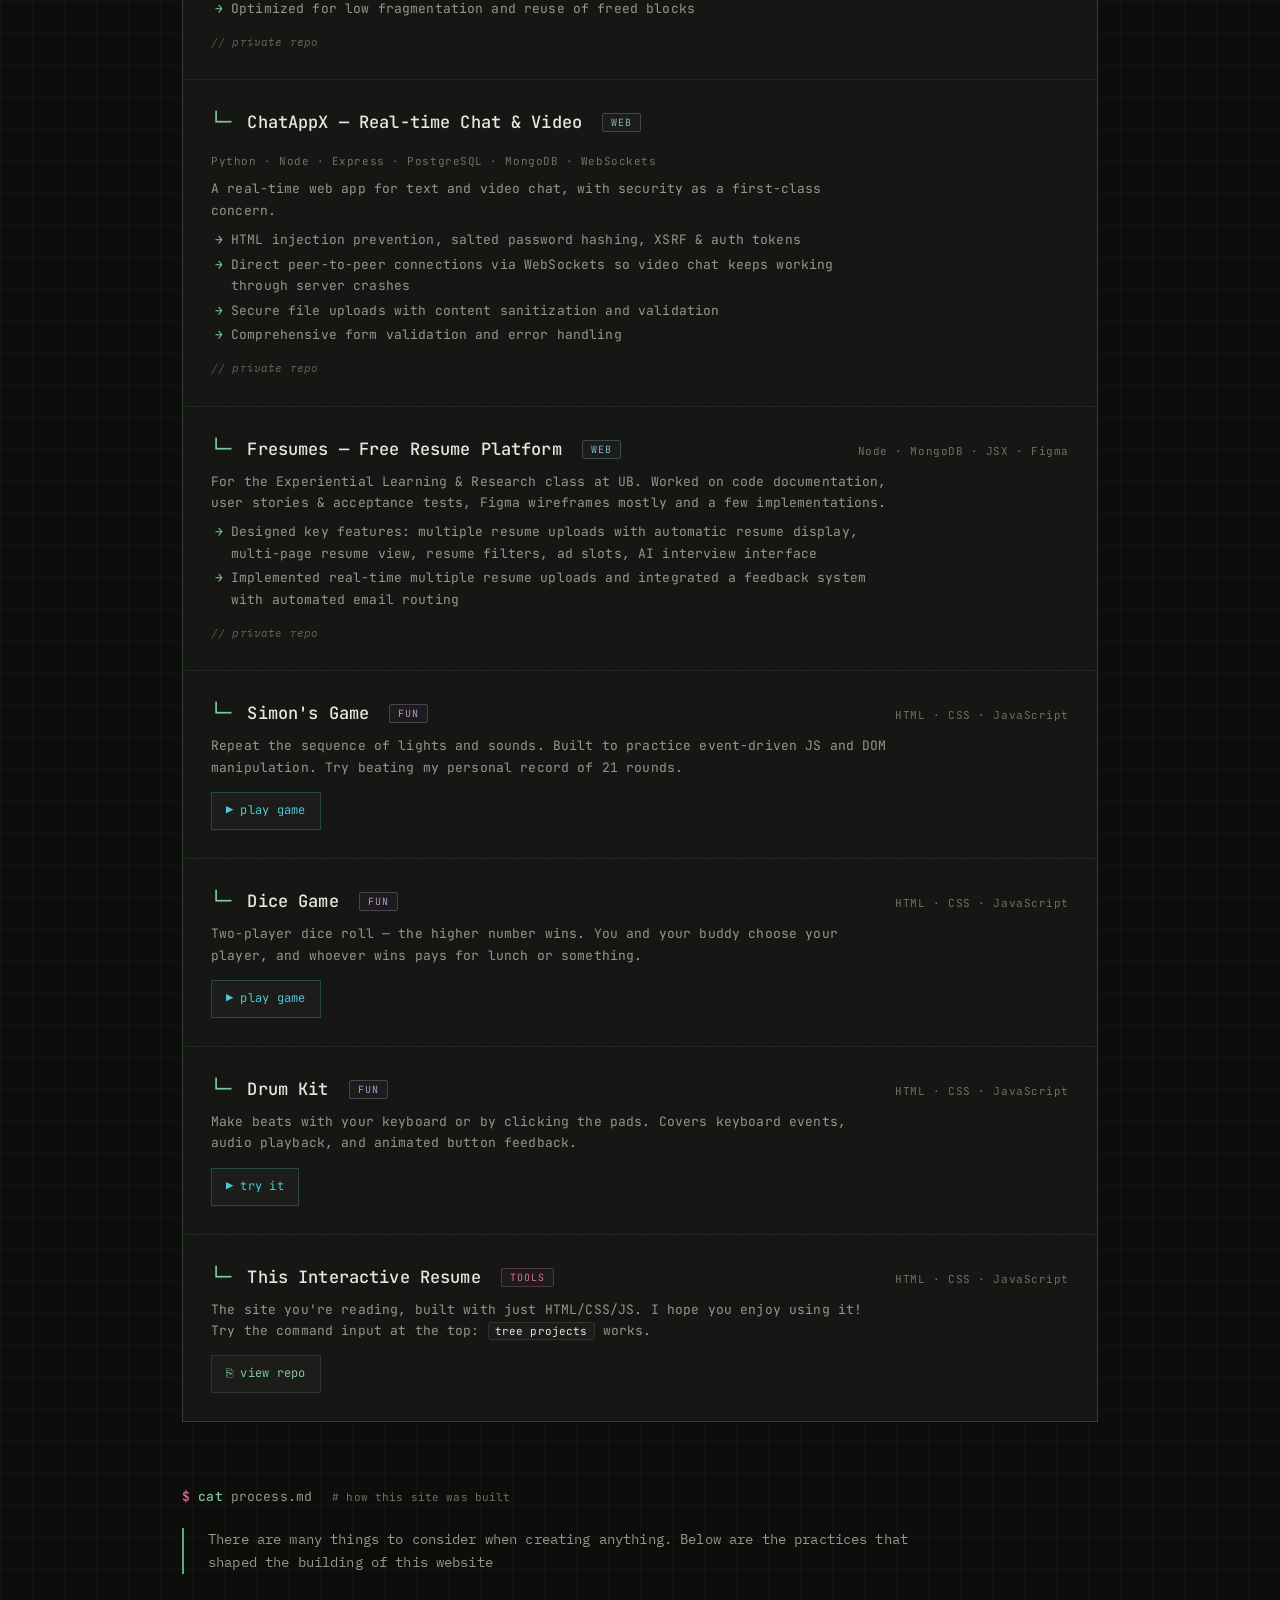
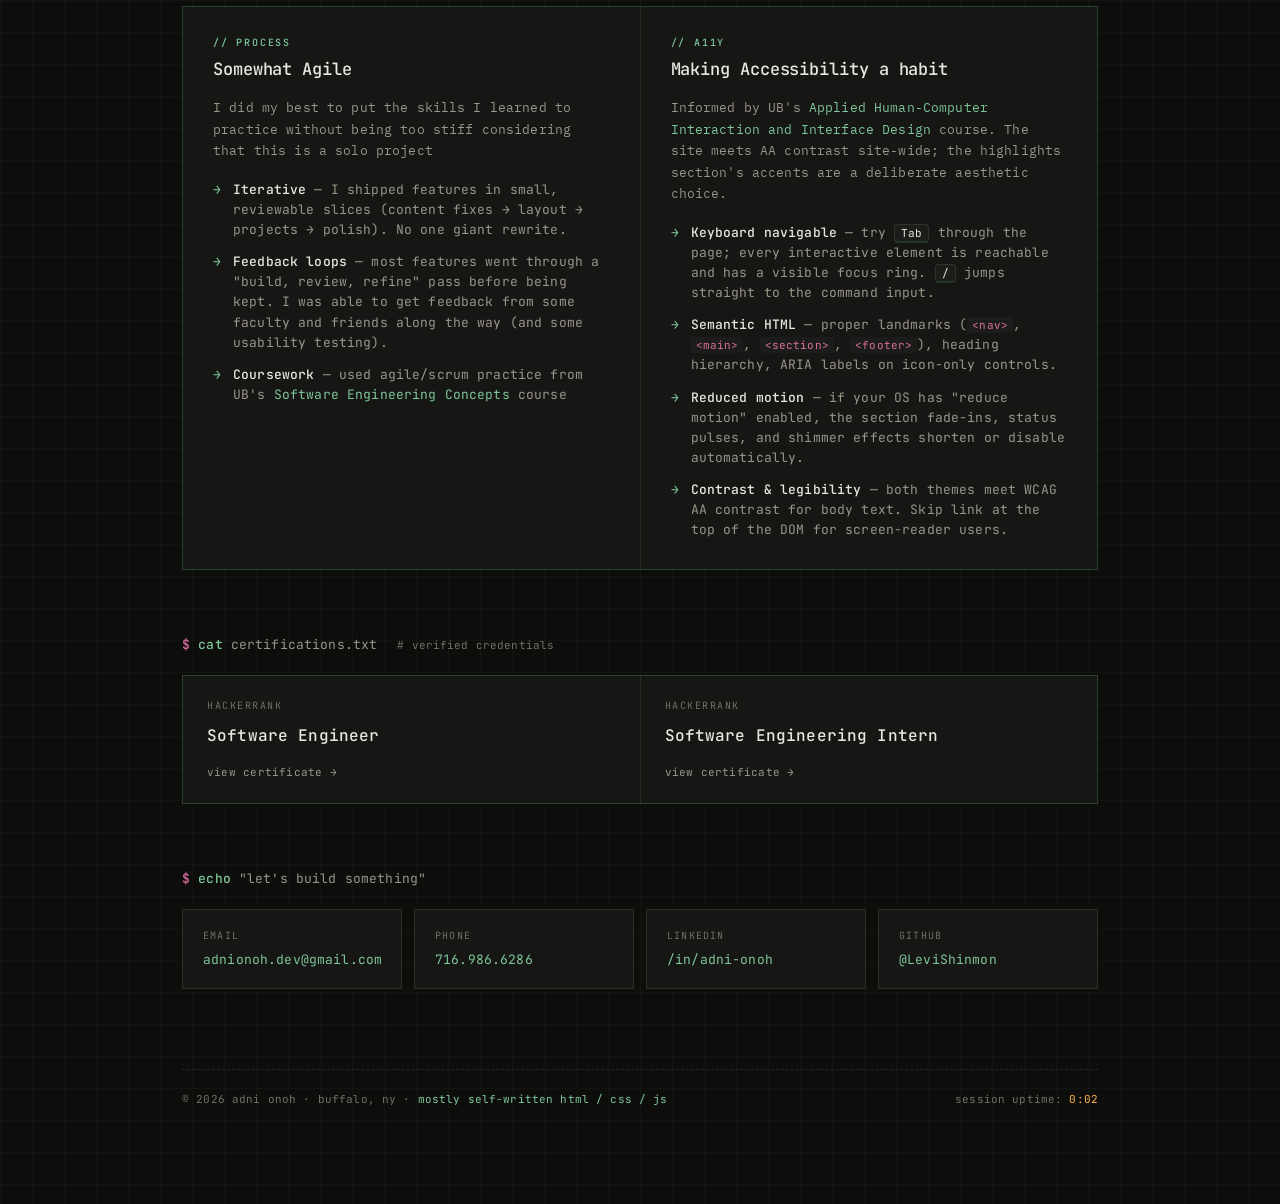
==== commit 6ce8f4fb: "Fix typo in project description" ====
--- a/index.html
+++ b/index.html
@@ -277,7 +277,7 @@
           <div class="project-tech">Node.js · Go · Python · C · MongoDB · Docker</div>
         </div>
         <div class="project-desc">
-          I applied everything I had worked on up to this point into a single system: independent services in different languages, talking through a secure gateway, health monitoring for service nodes, a live web dashboard that surfaces system status, and graceful degradation when anything fails.
+          I applied everything I had worked on up to that point into a single system: independent services in different languages, talking through a secure gateway, health monitoring for service nodes, a live web dashboard that surfaces system status, and graceful degradation when anything fails.
           <div class="microservices">
             <div class="microservice">
               <div class="microservice-name">Gateway</div>
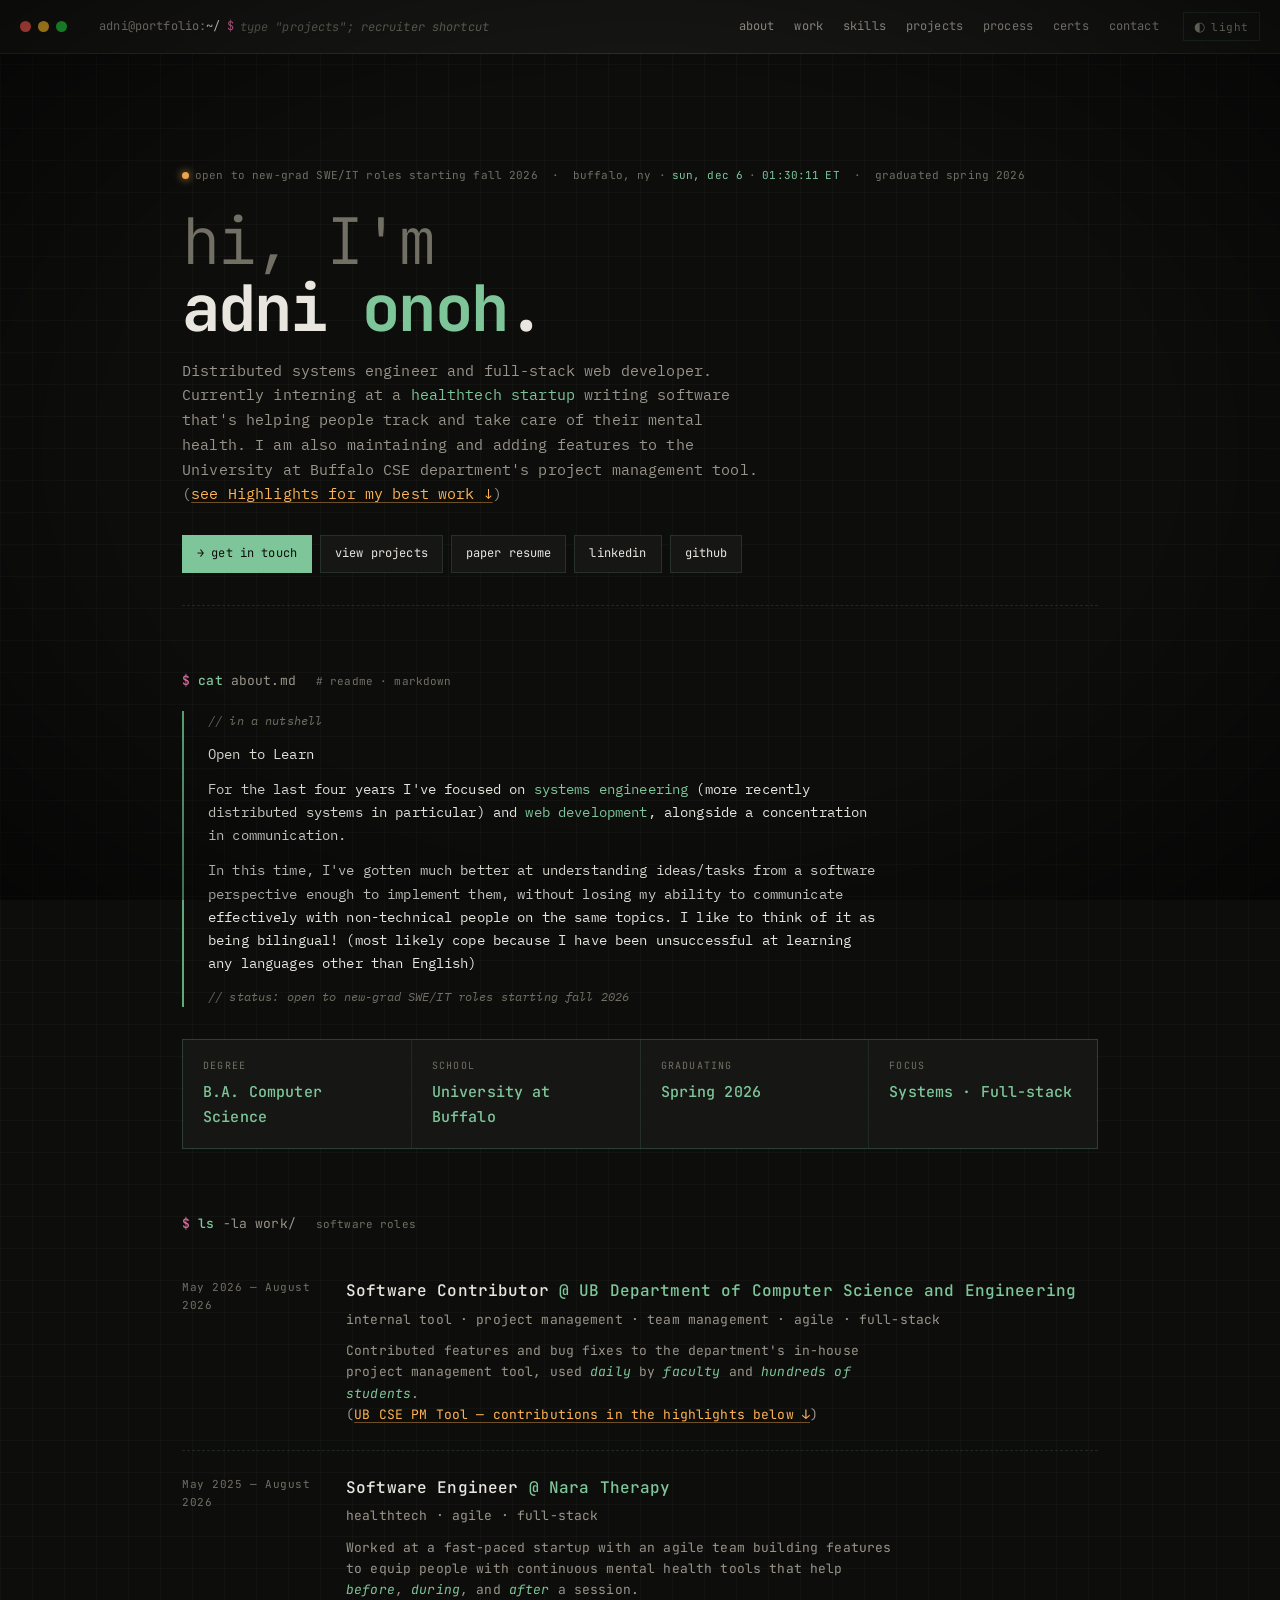
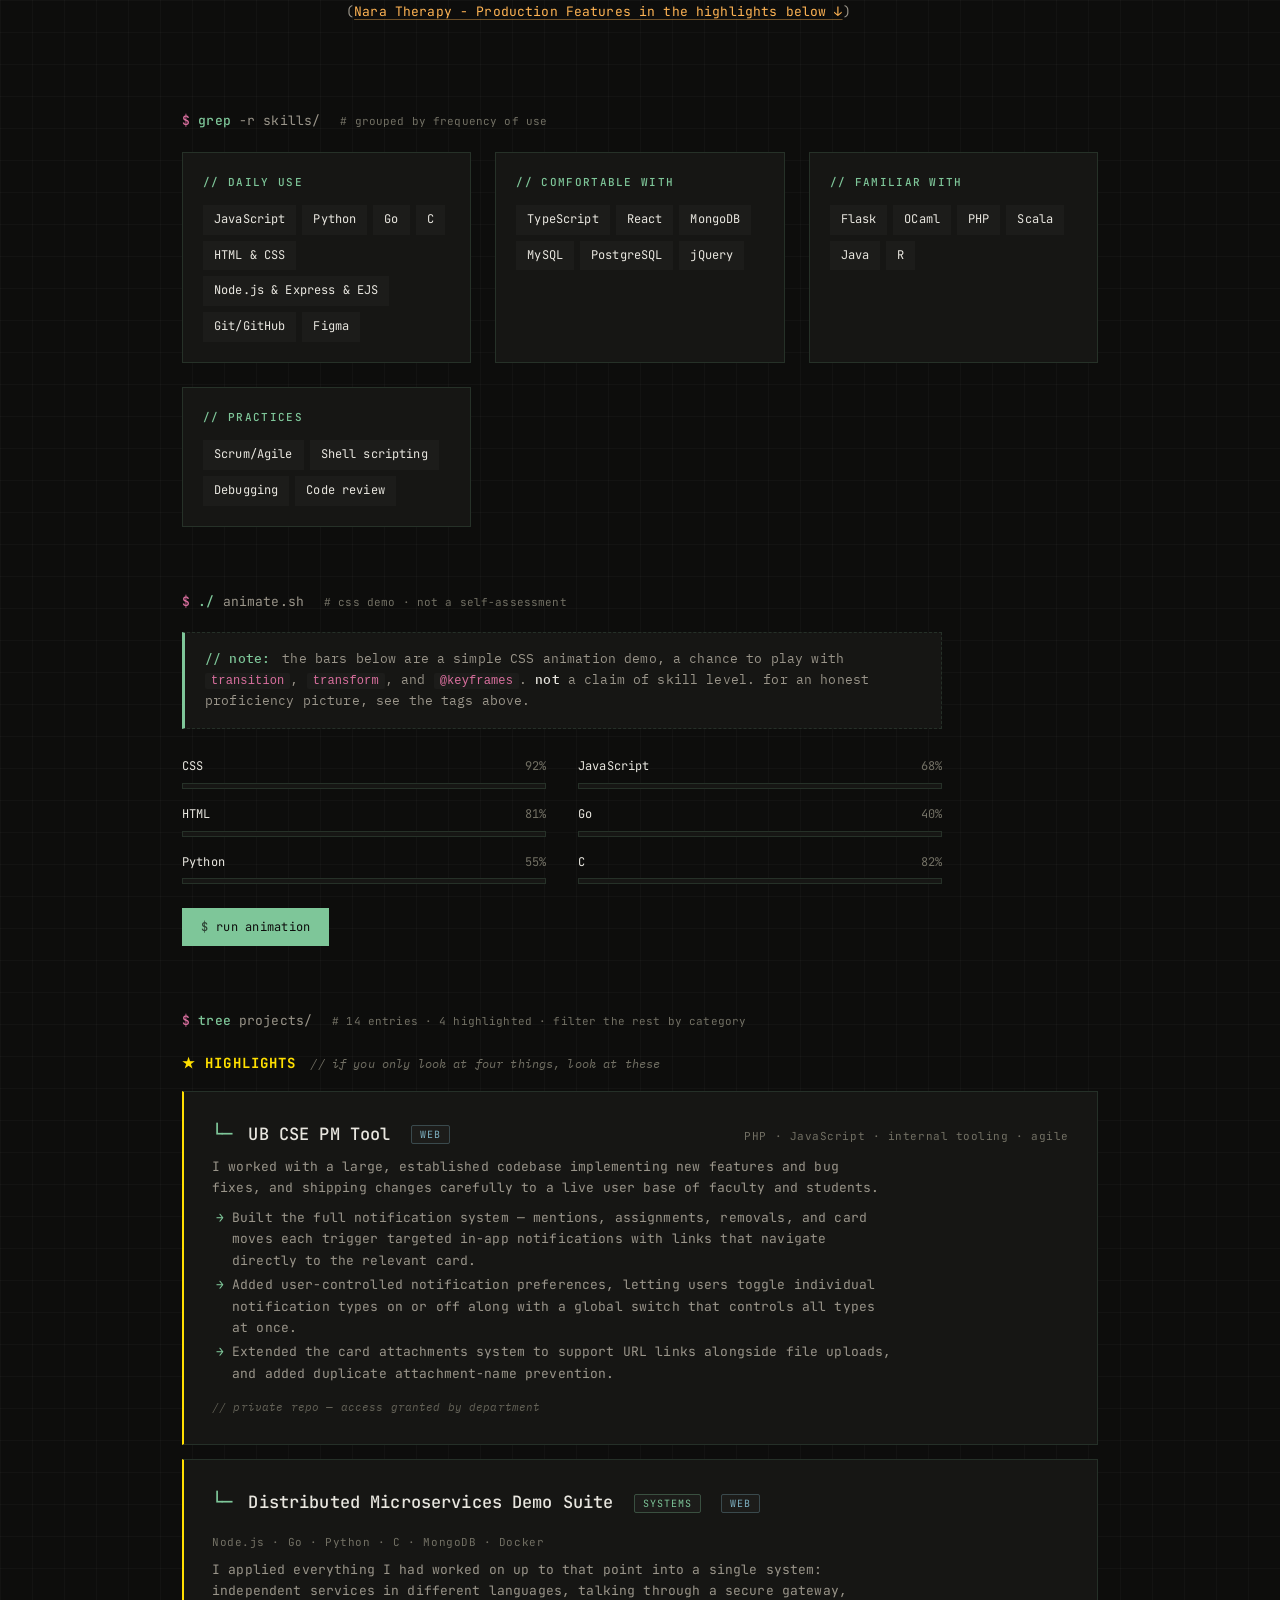
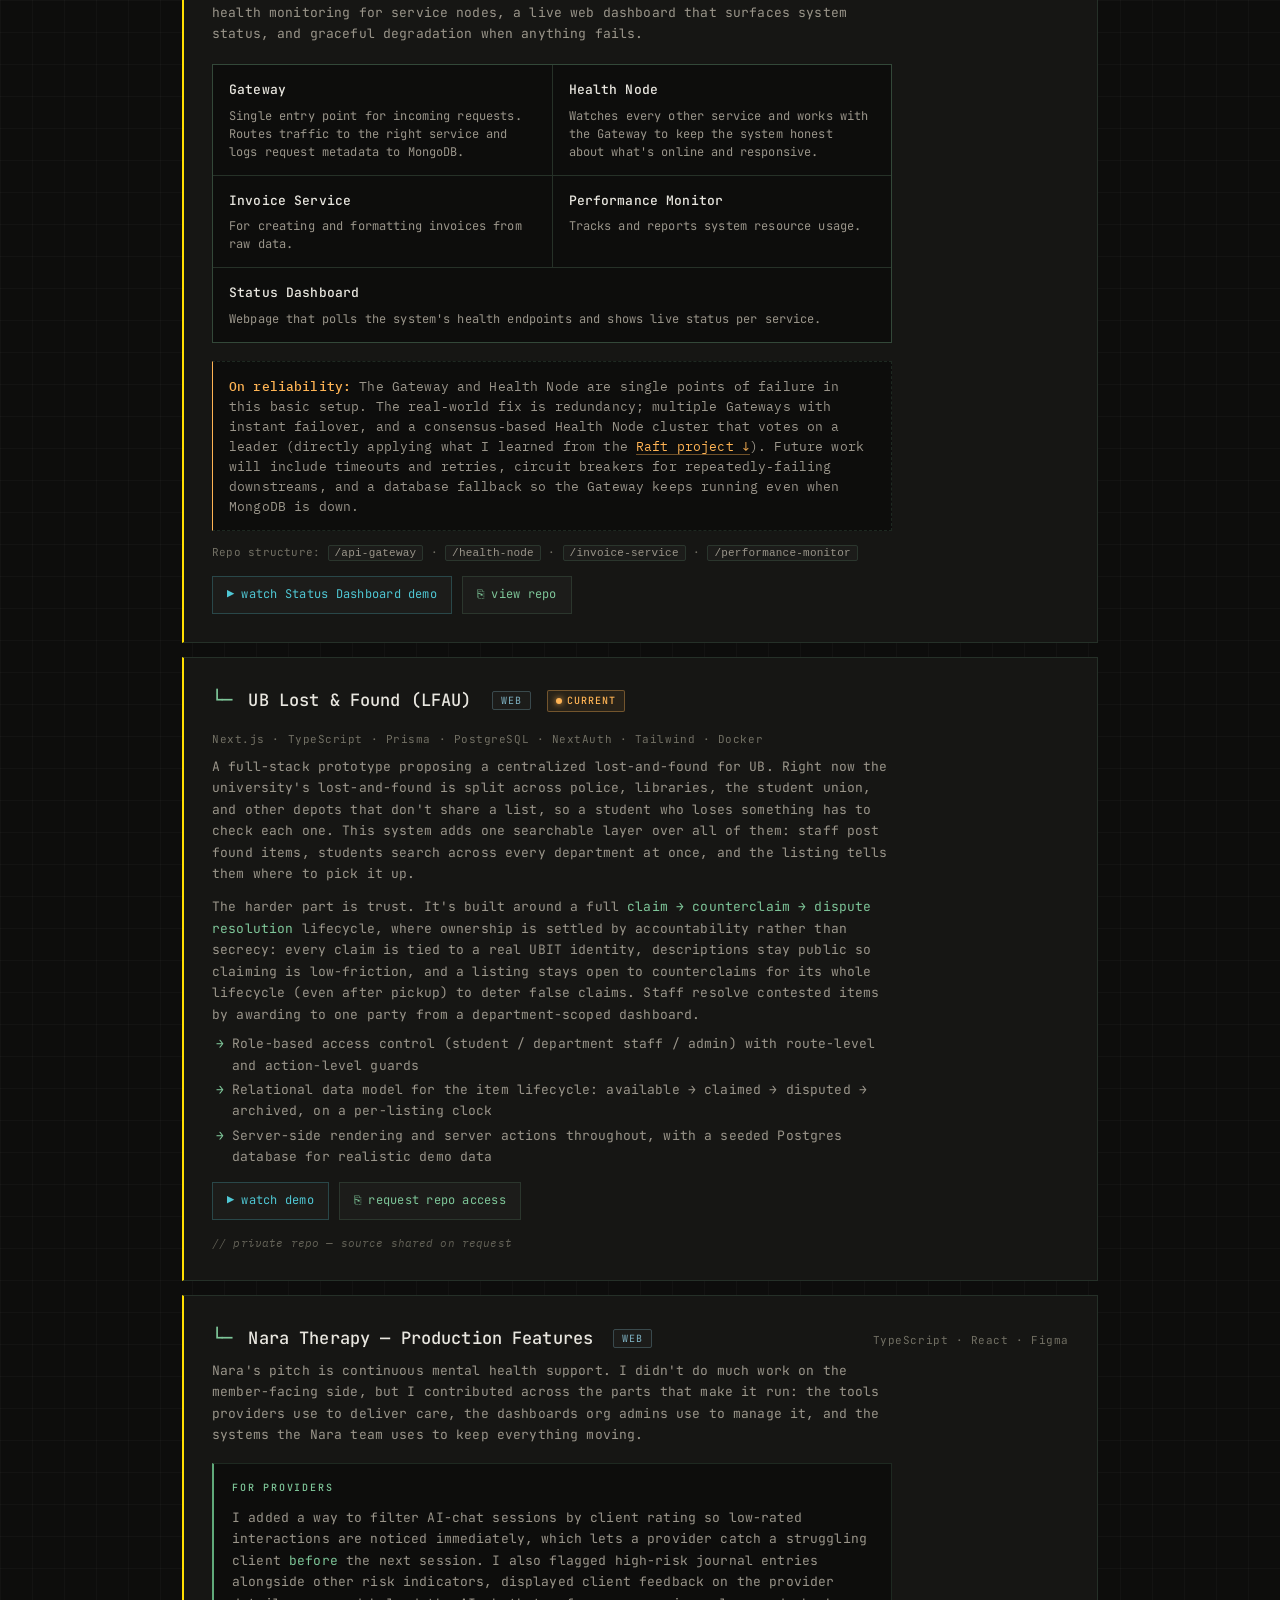
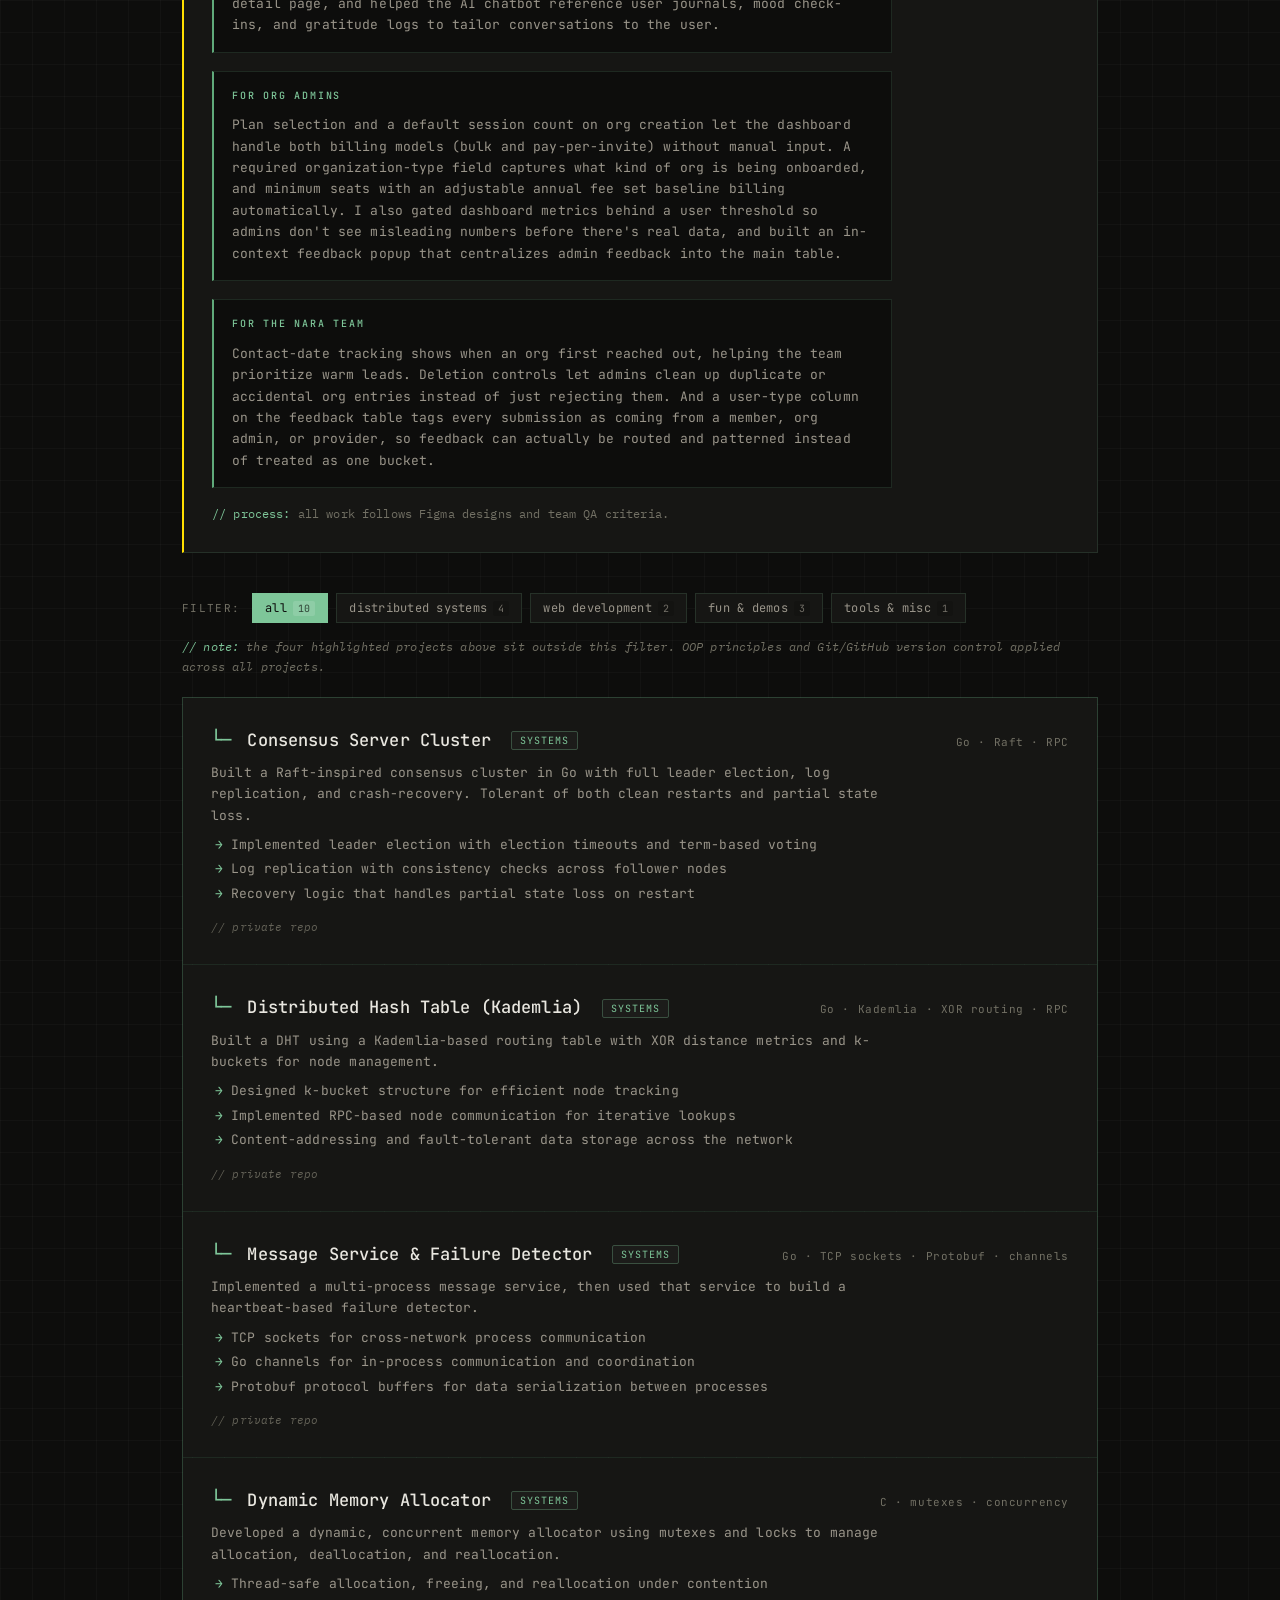
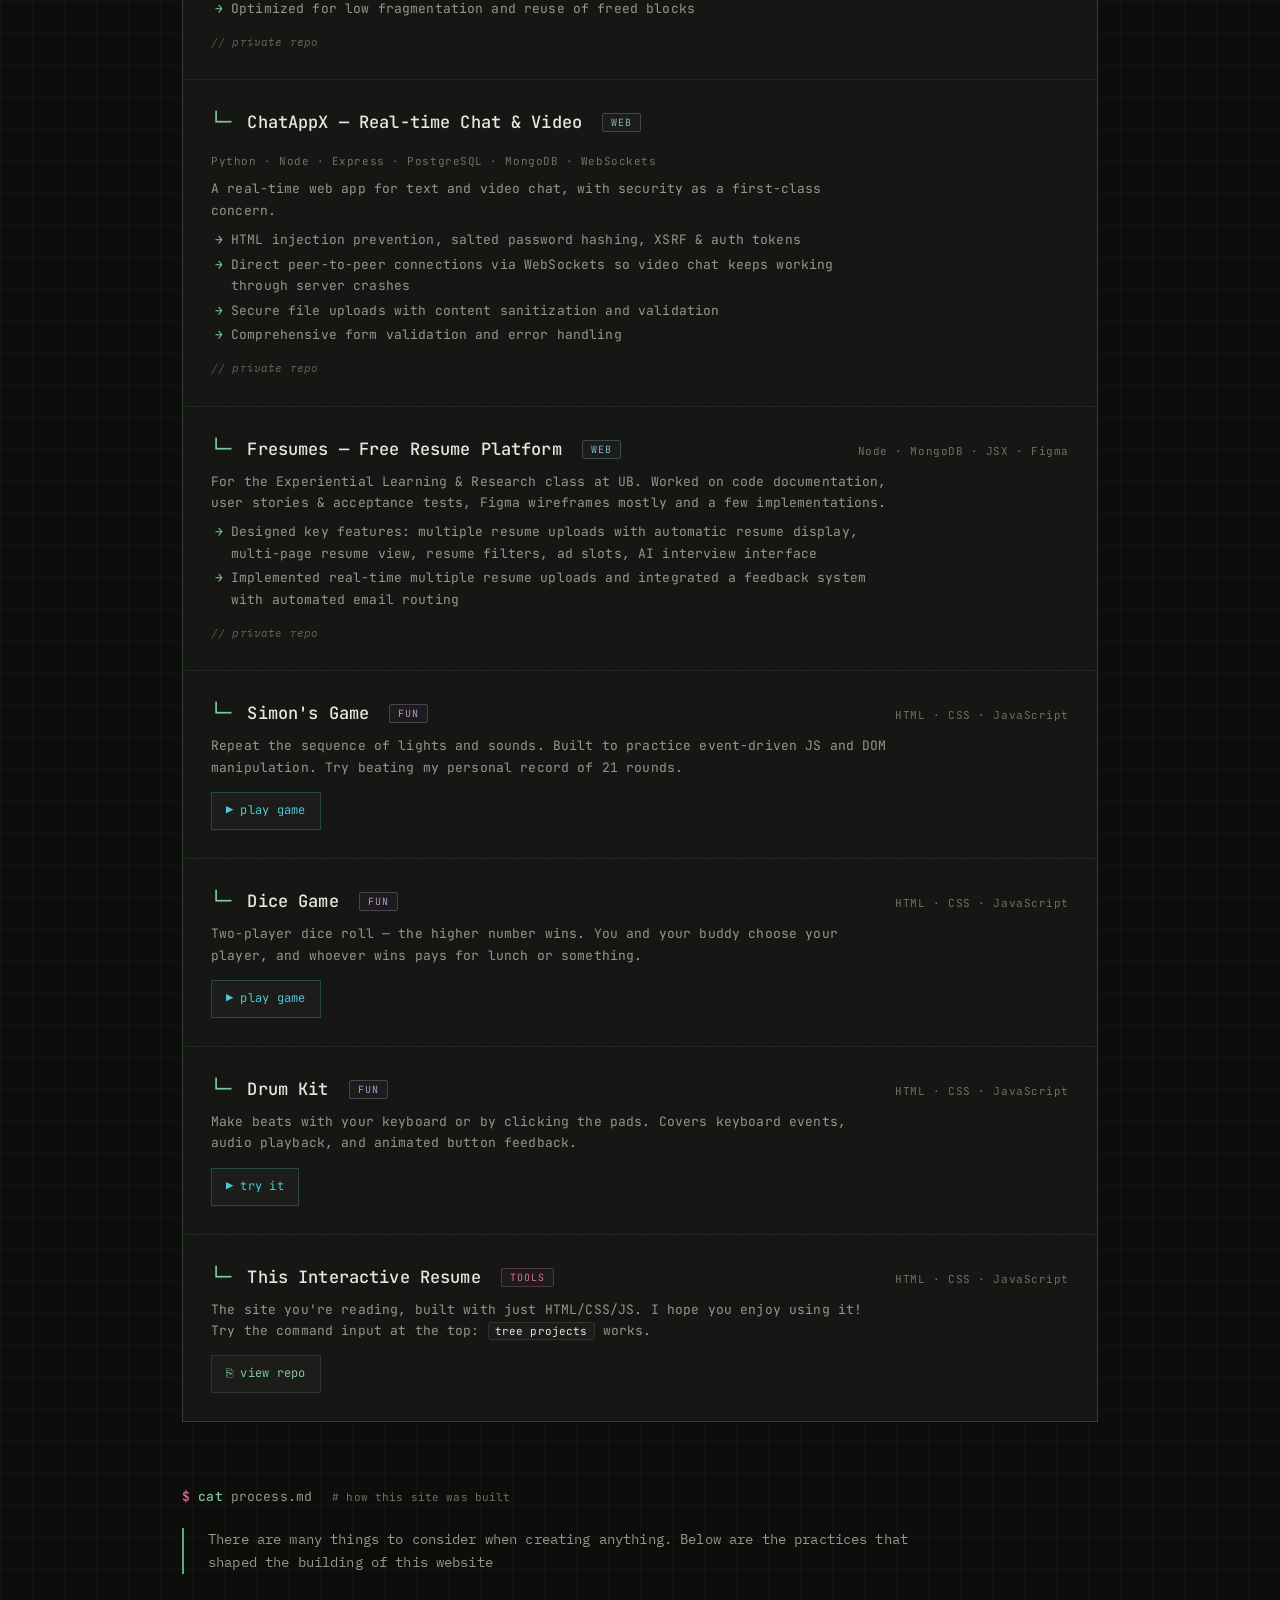
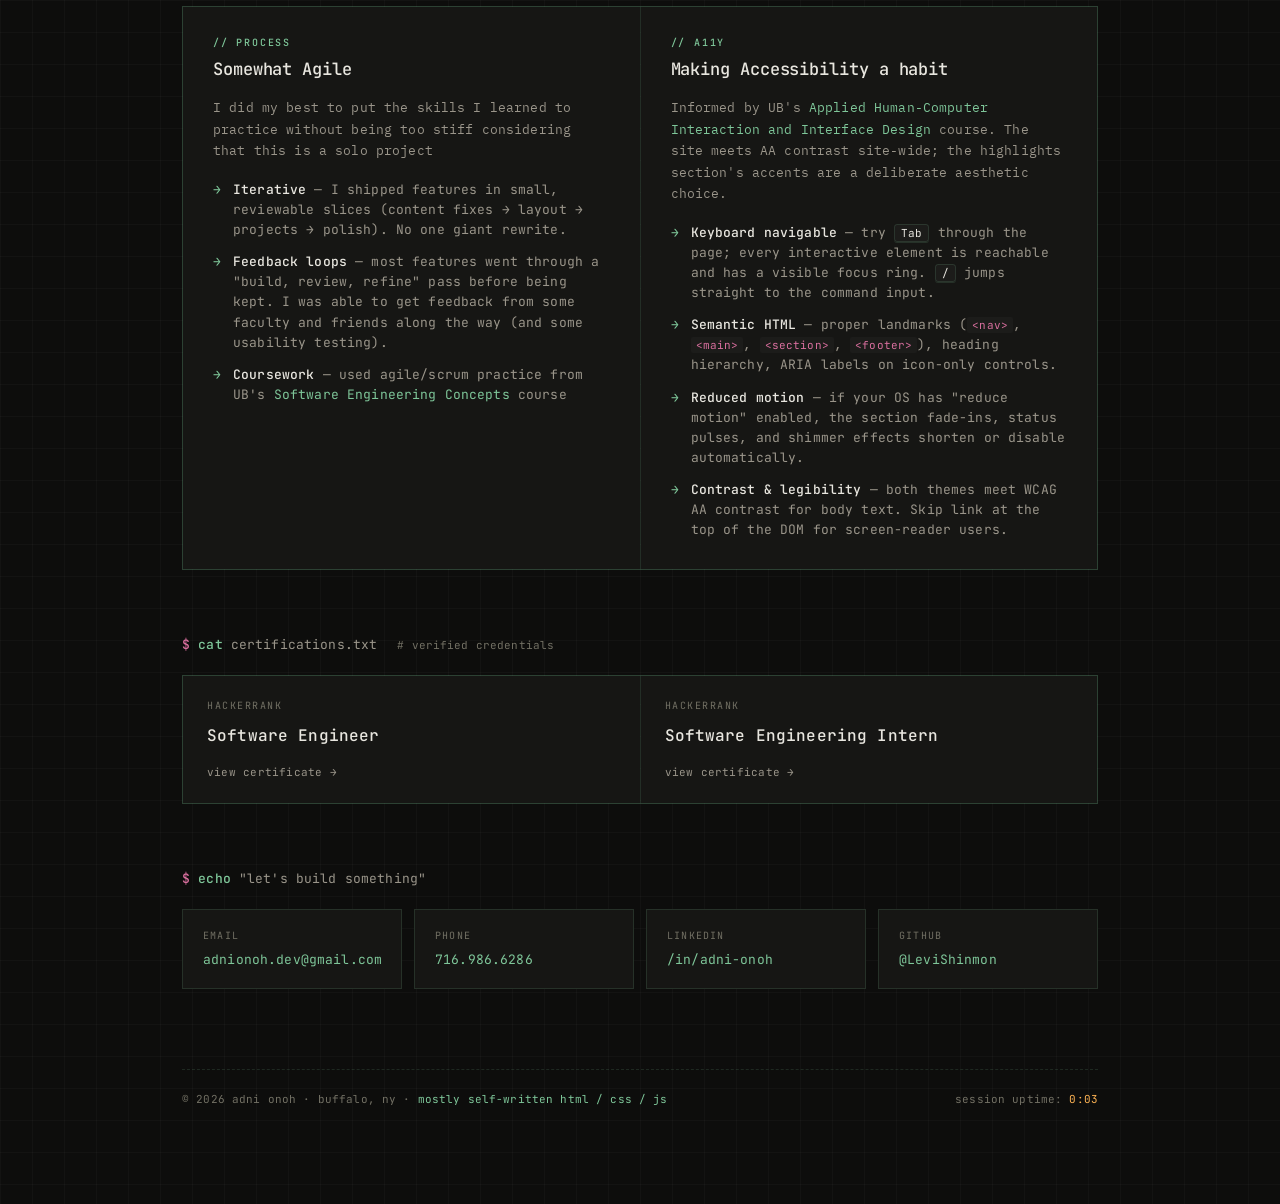
==== commit f202a156: "Update graduation status from 'graduating' to 'graduated'" ====
--- a/index.html
+++ b/index.html
@@ -1,3 +1,4 @@
+
 <!DOCTYPE html>
 <html lang="en">
 <head>
@@ -65,7 +66,7 @@
         </span>
       </span>
       <span>·</span>
-      <span>graduating spring 2026</span>
+      <span>graduated spring 2026</span>
     </div>
     <h1>
       <span class="dim">hi, I'm</span><br>
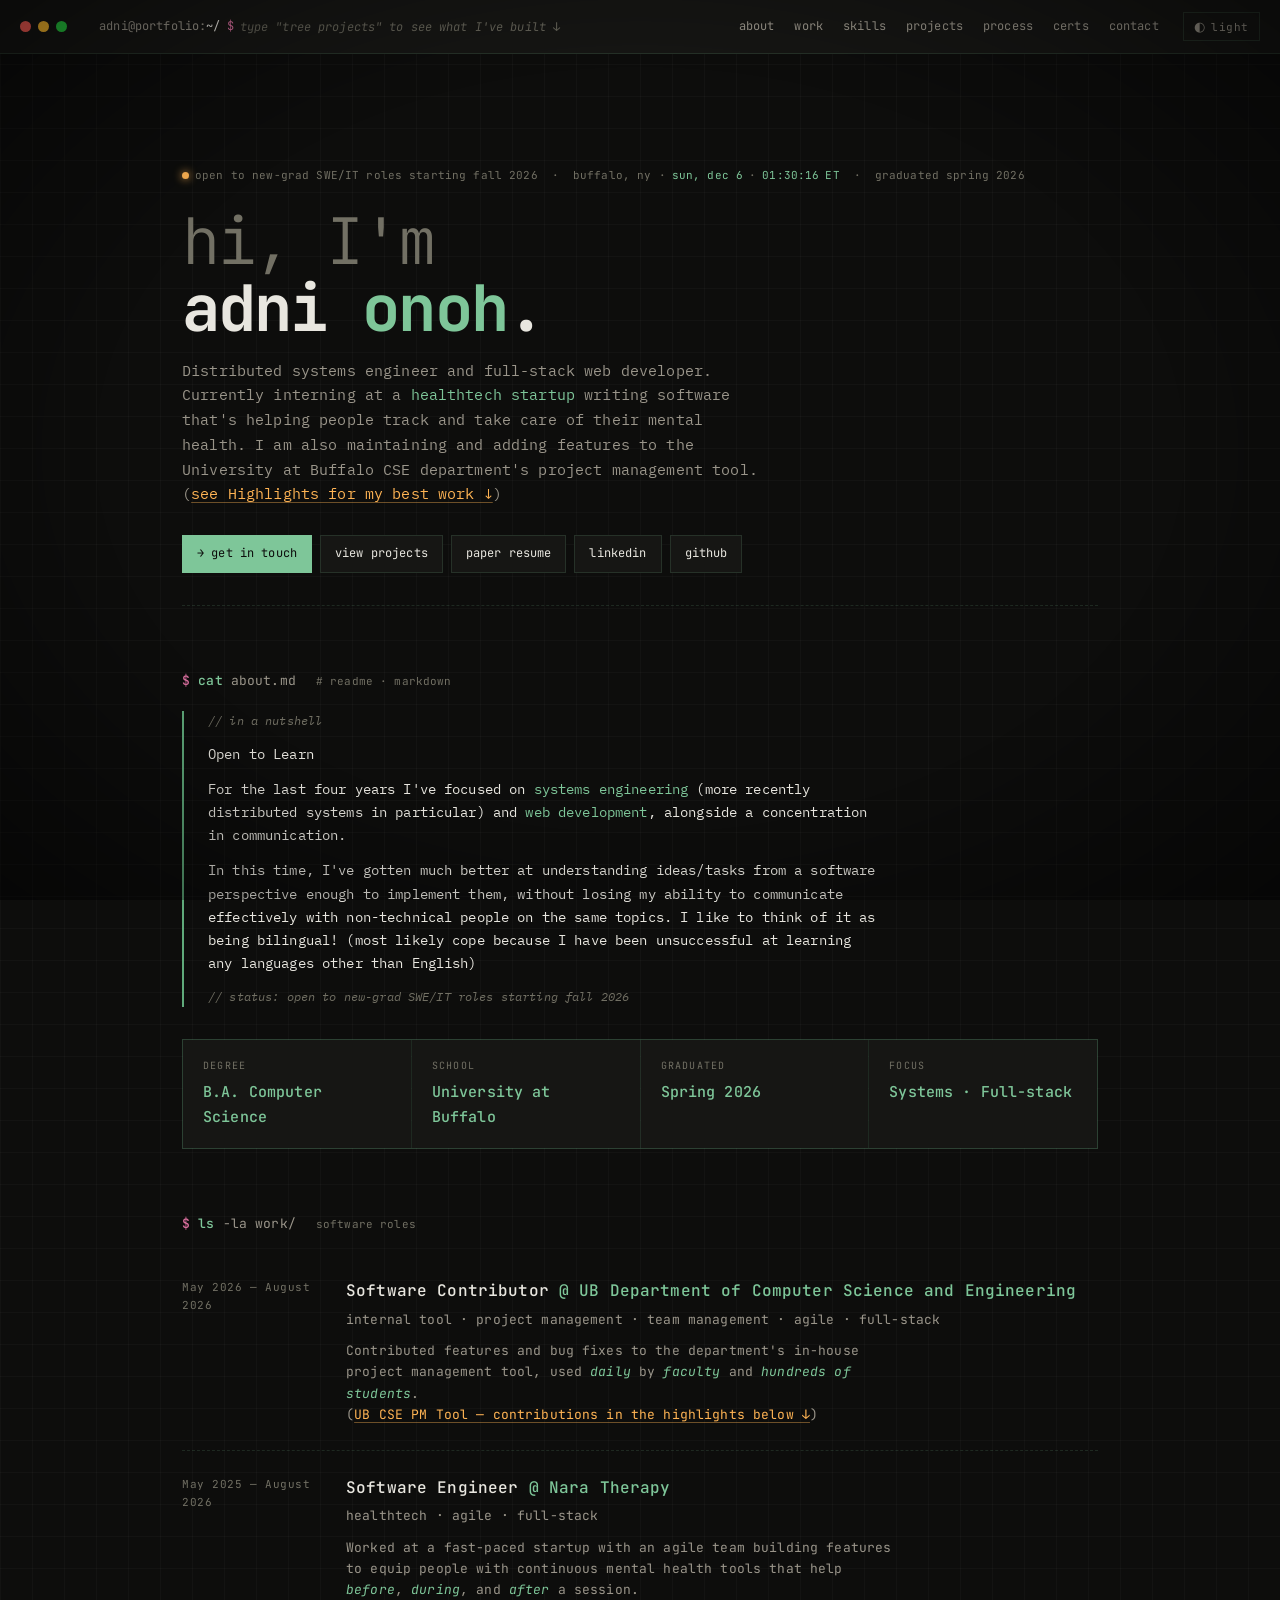
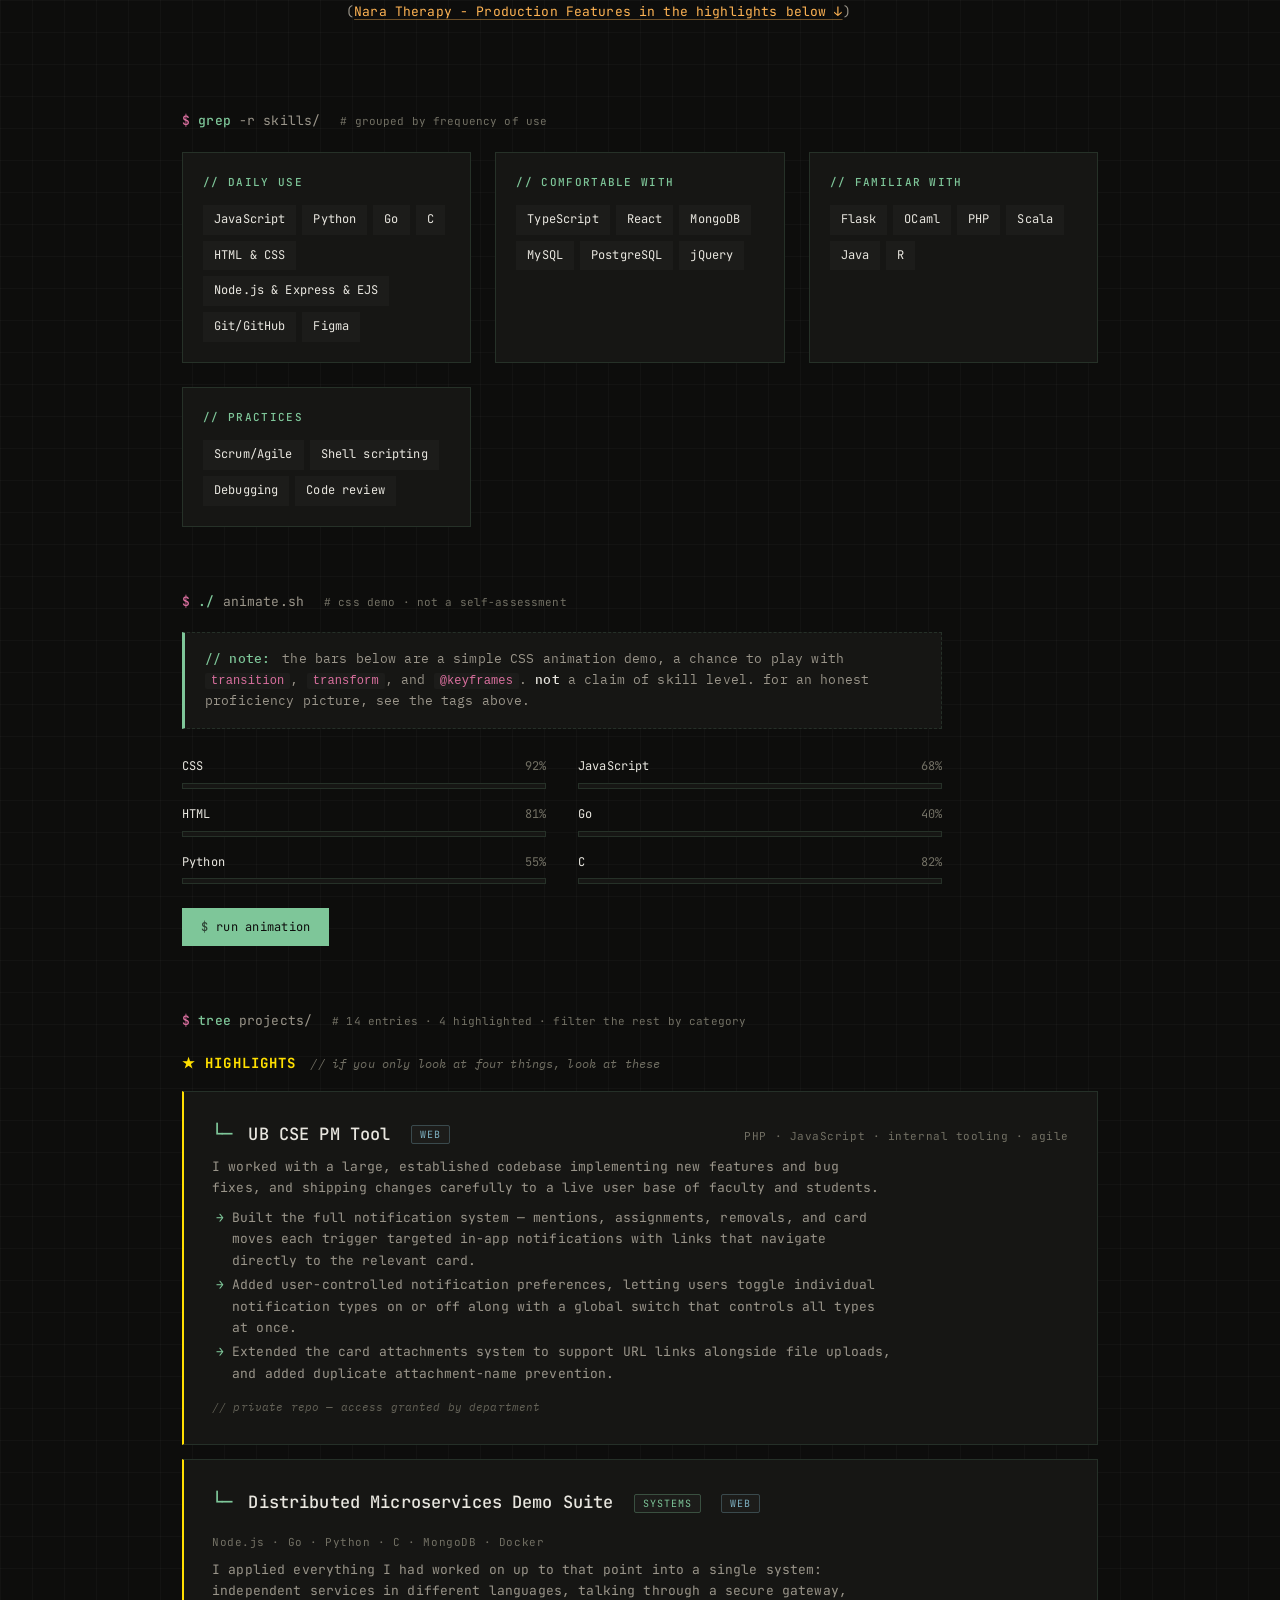
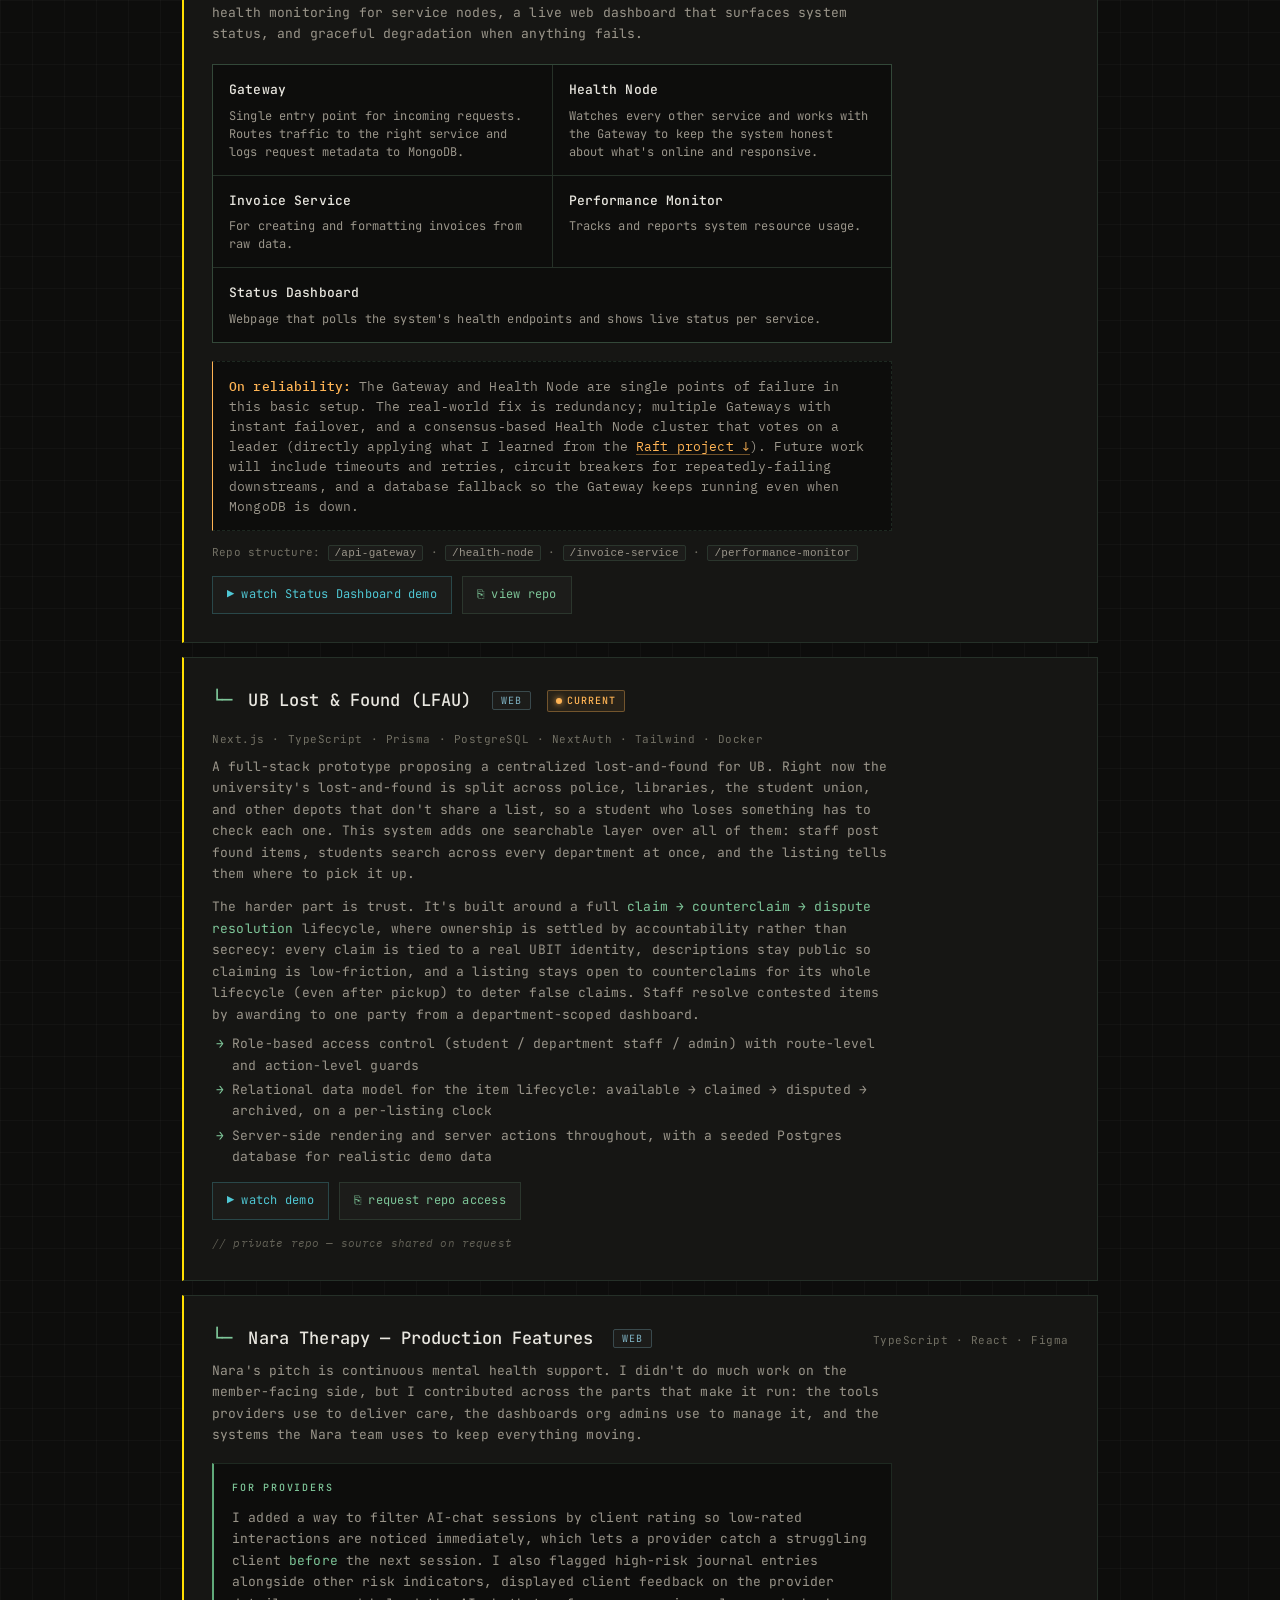
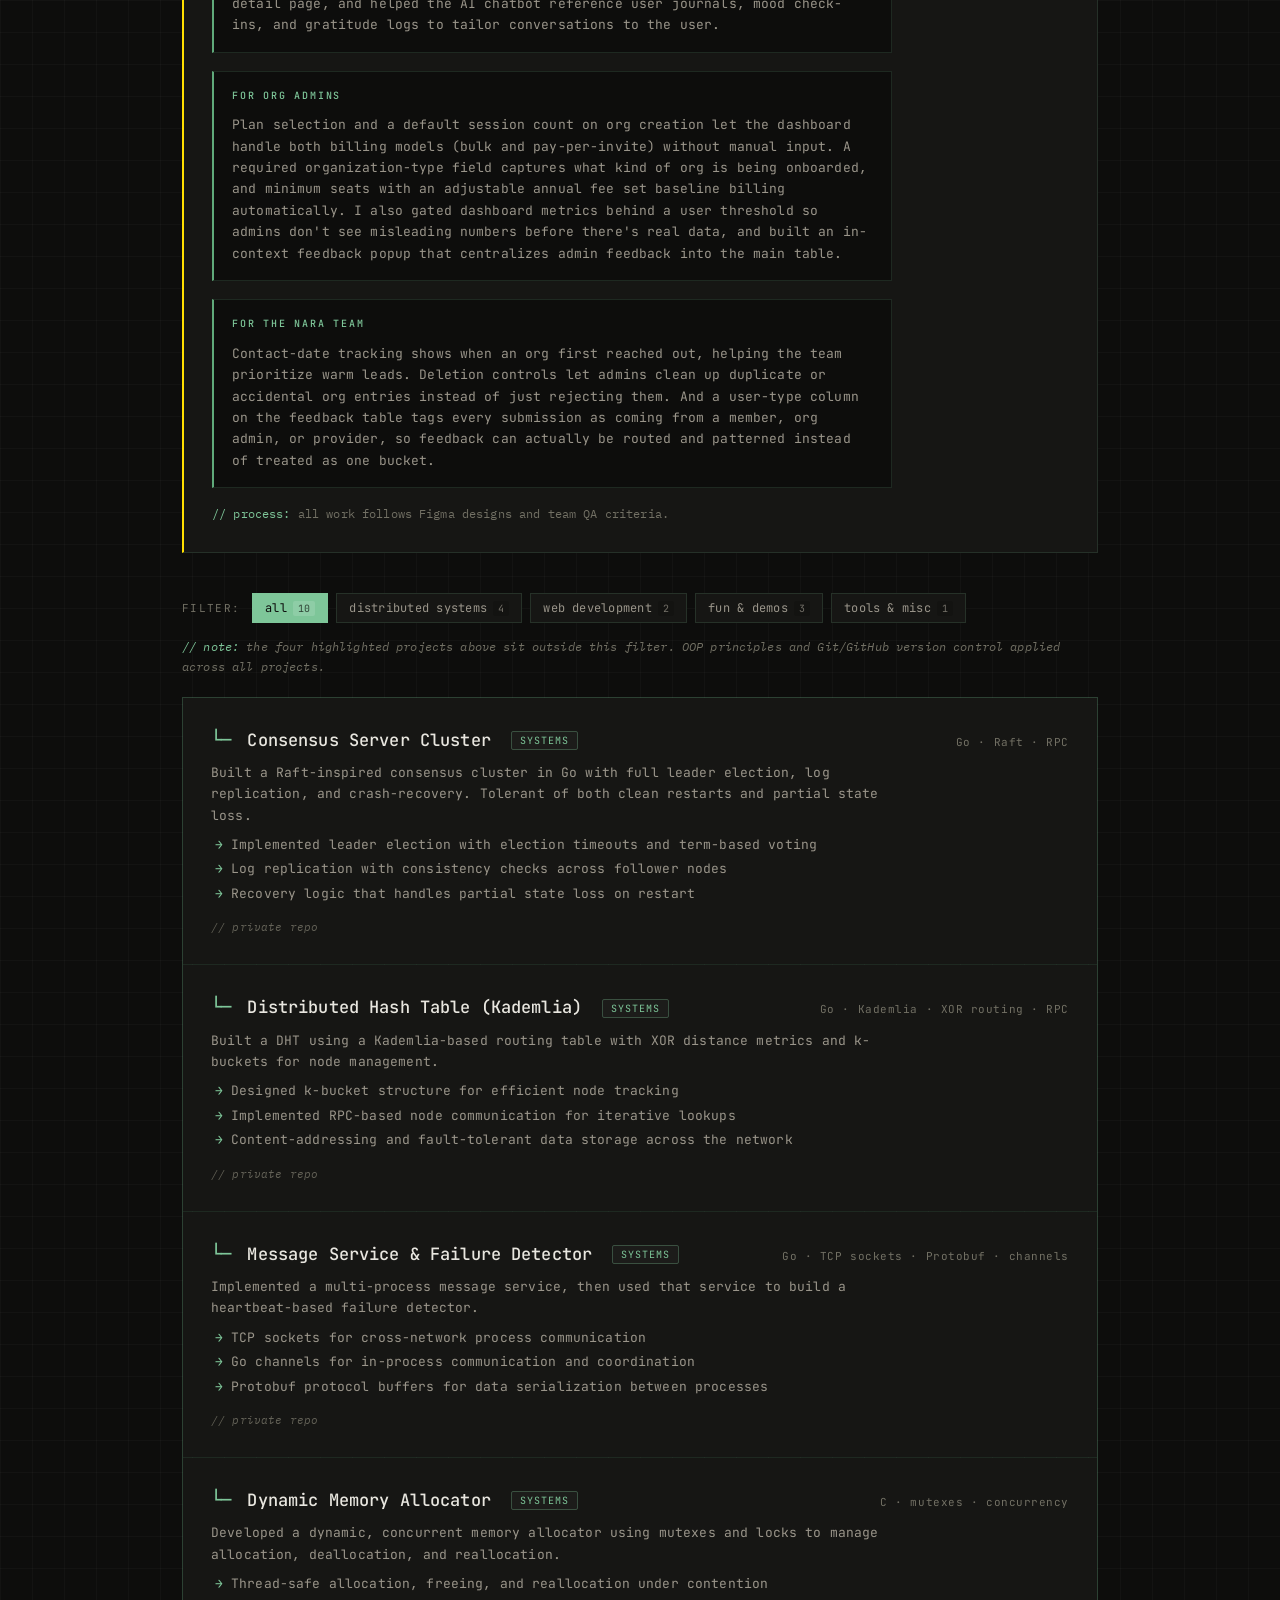
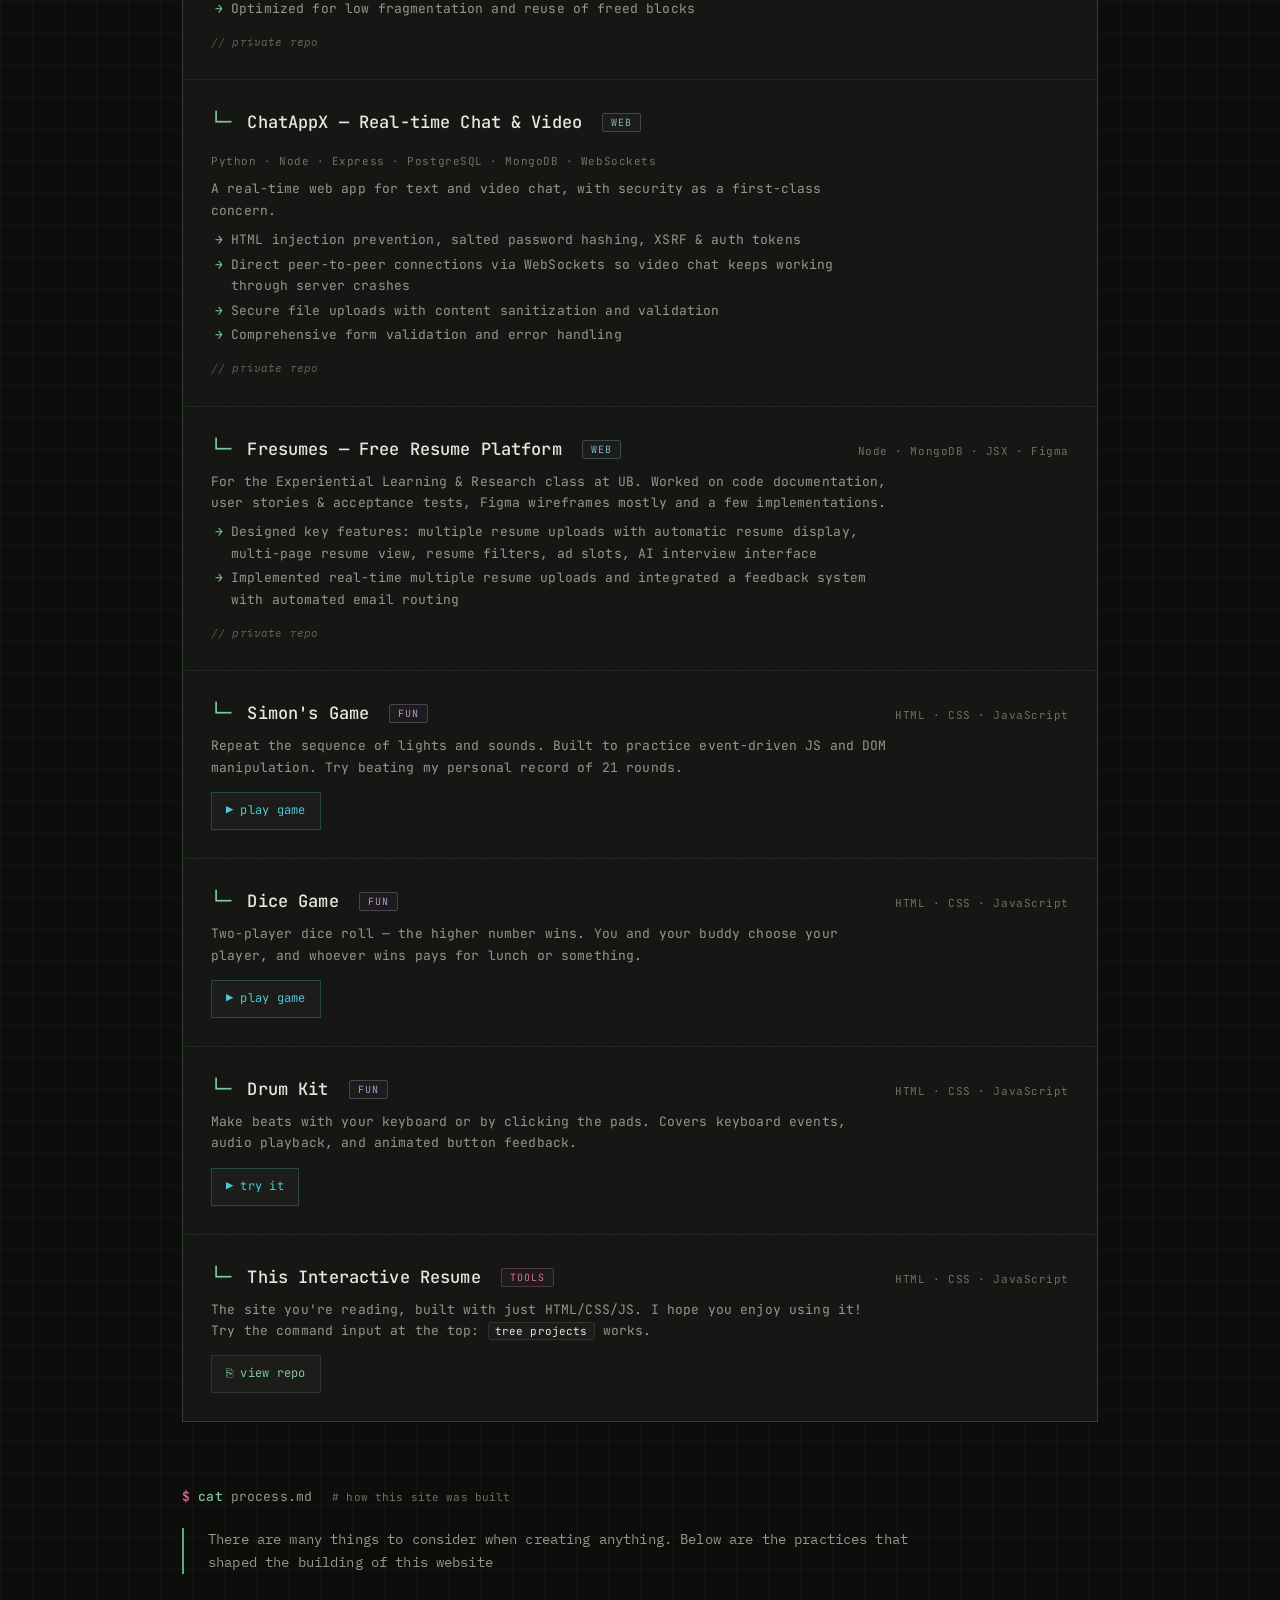
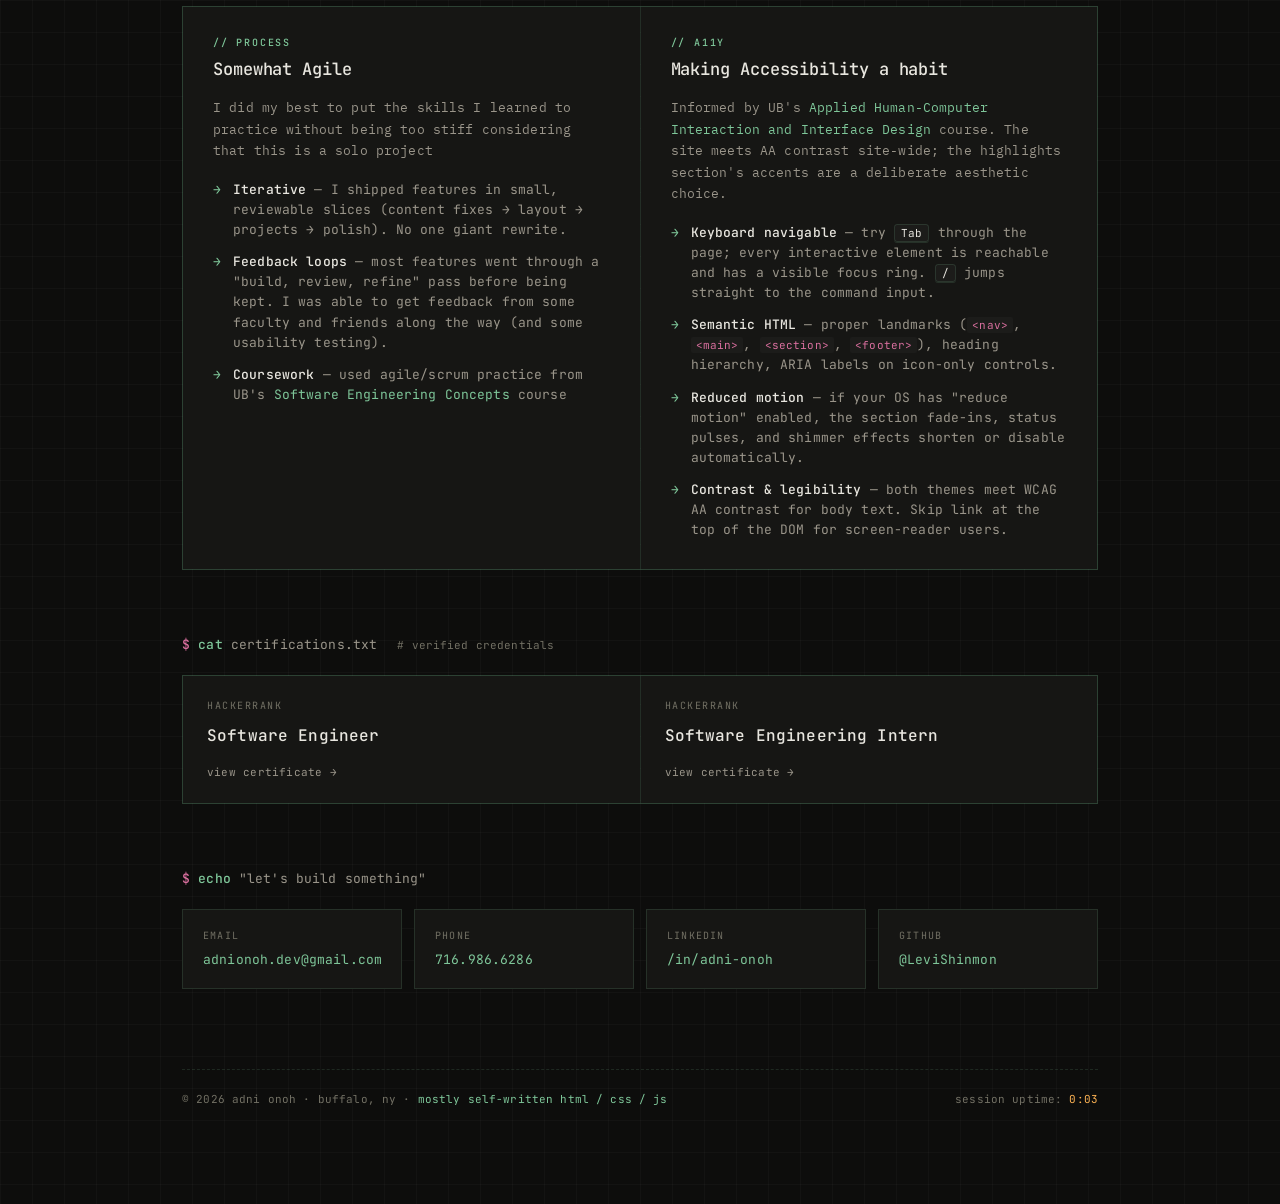
==== commit da026f3a: "Update graduation status from 'graduating' to 'graduated'" ====
--- a/index.html
+++ b/index.html
@@ -5,7 +5,7 @@
 <meta charset="UTF-8" />
 <meta name="viewport" content="width=device-width, initial-scale=1.0" />
 <title>adni onoh — ~/portfolio</title>
-<meta name="description" content="Adni Onoh — distributed systems engineer and full-stack web developer. Buffalo, NY · graduating Spring 2026.">
+<meta name="description" content="Adni Onoh — distributed systems engineer and full-stack web developer. Buffalo, NY · graduated Spring 2026.">
 <link rel="preconnect" href="https://fonts.googleapis.com">
 <link rel="preconnect" href="https://fonts.gstatic.com" crossorigin>
 <link href="https://fonts.googleapis.com/css2?family=JetBrains+Mono:wght@300;400;500;700&family=IBM+Plex+Mono:ital,wght@0,300;0,400;0,500;1,400&display=swap" rel="stylesheet">
@@ -104,7 +104,7 @@
         <div class="stat-value">University at Buffalo</div>
       </div>
       <div class="stat">
-        <div class="stat-label">graduating</div>
+        <div class="stat-label">graduated</div>
         <div class="stat-value">Spring 2026</div>
       </div>
       <div class="stat">
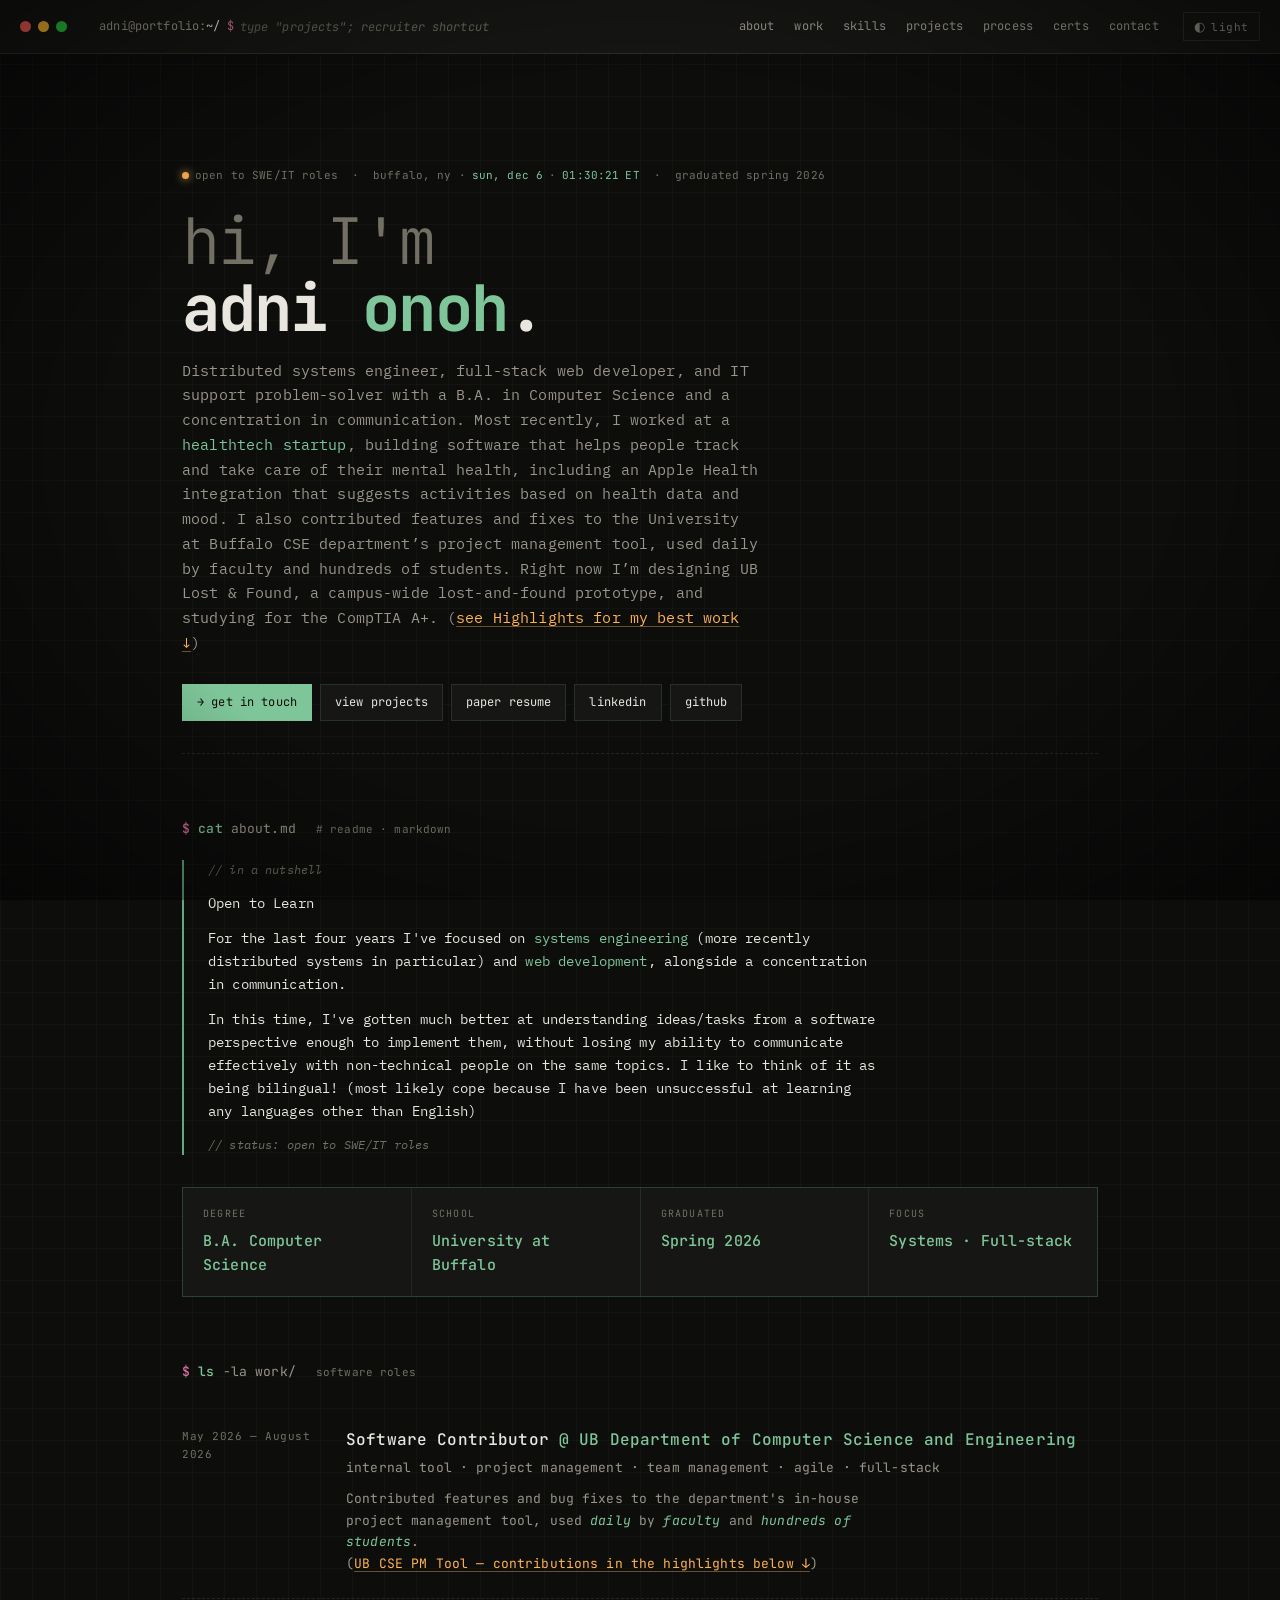
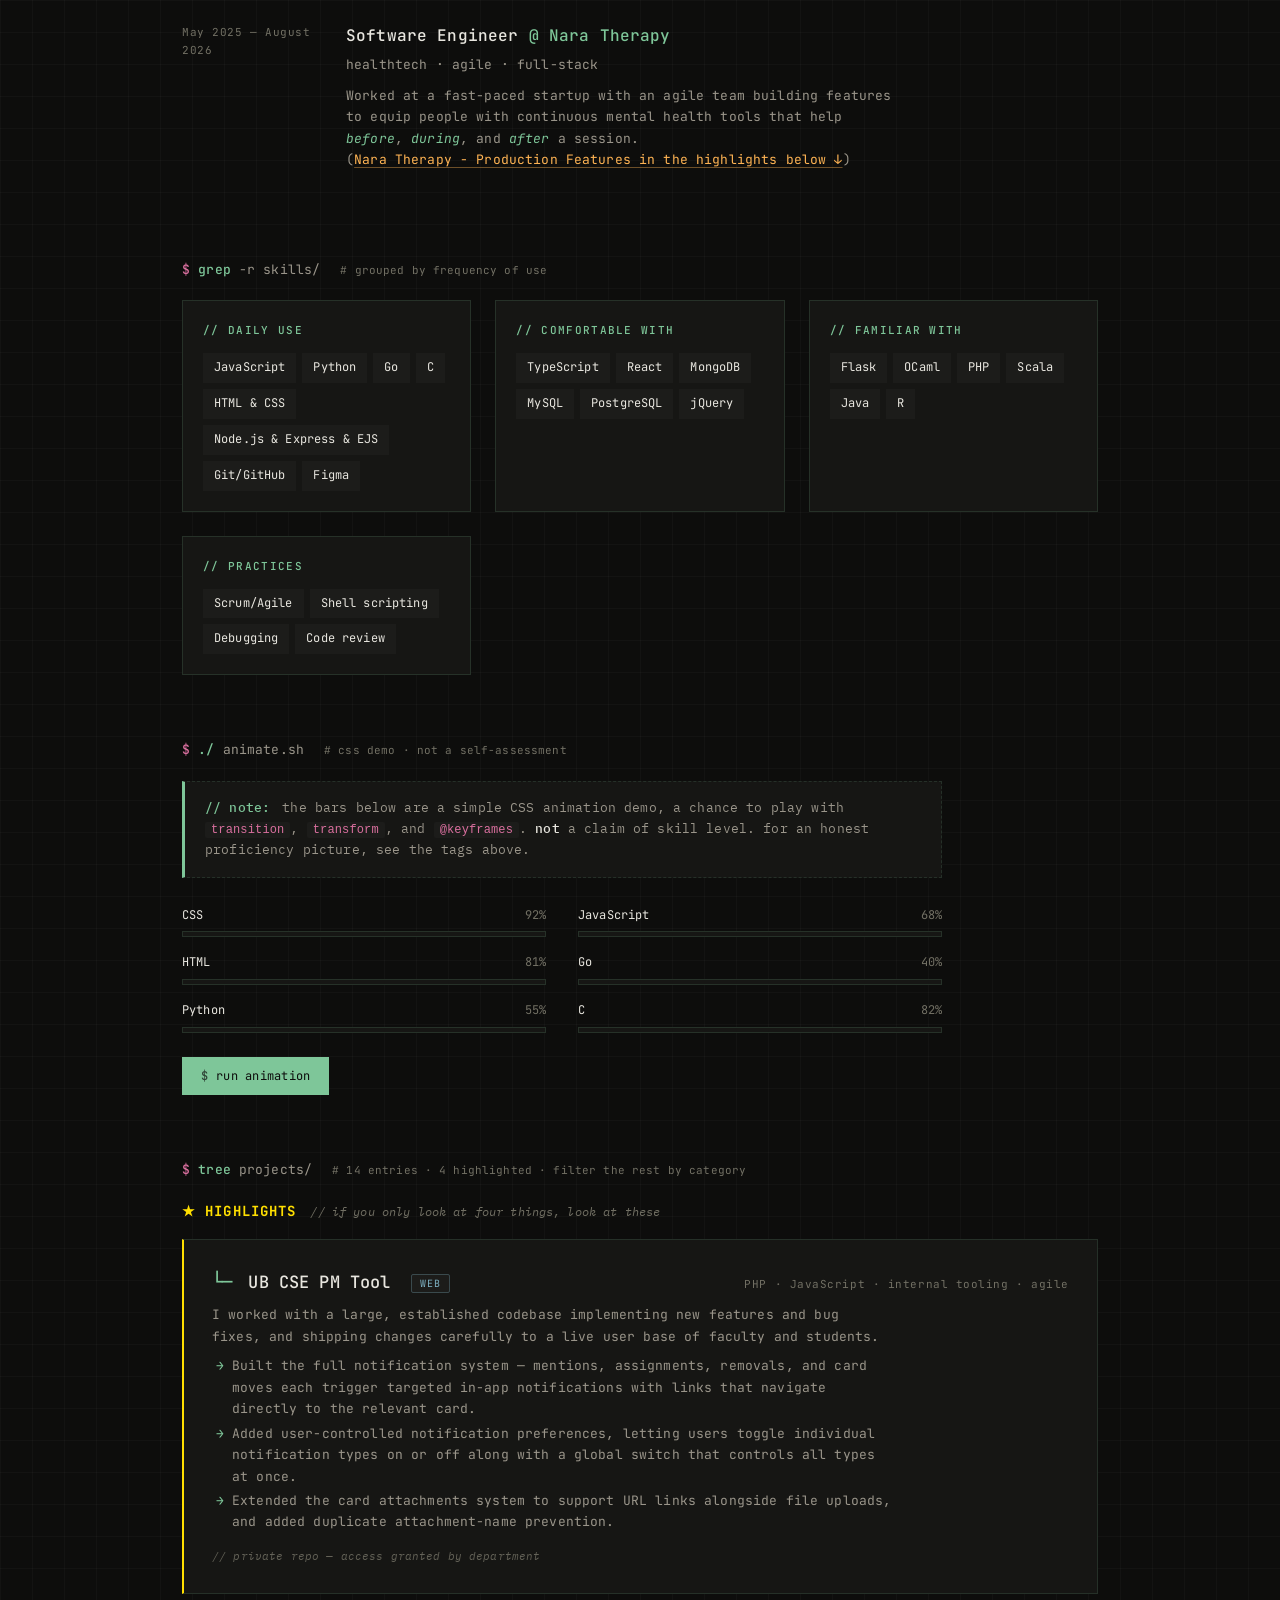
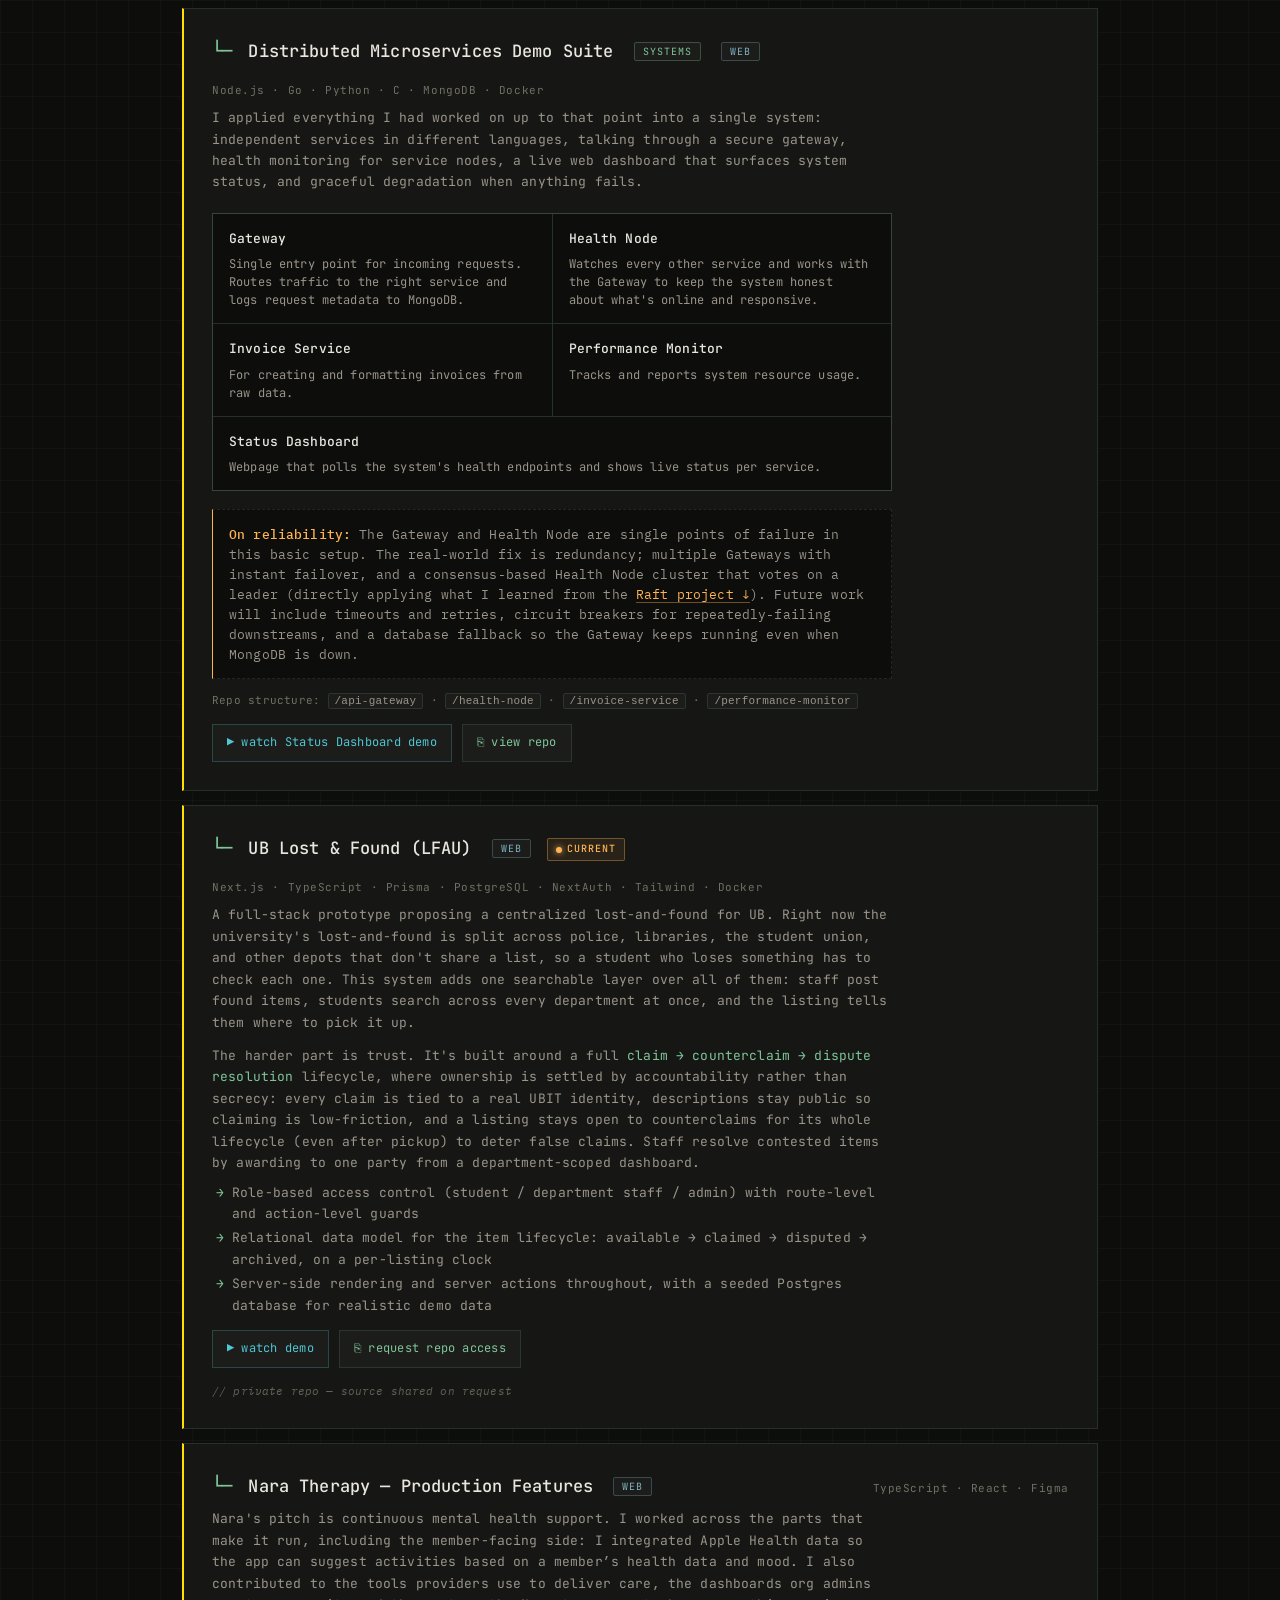
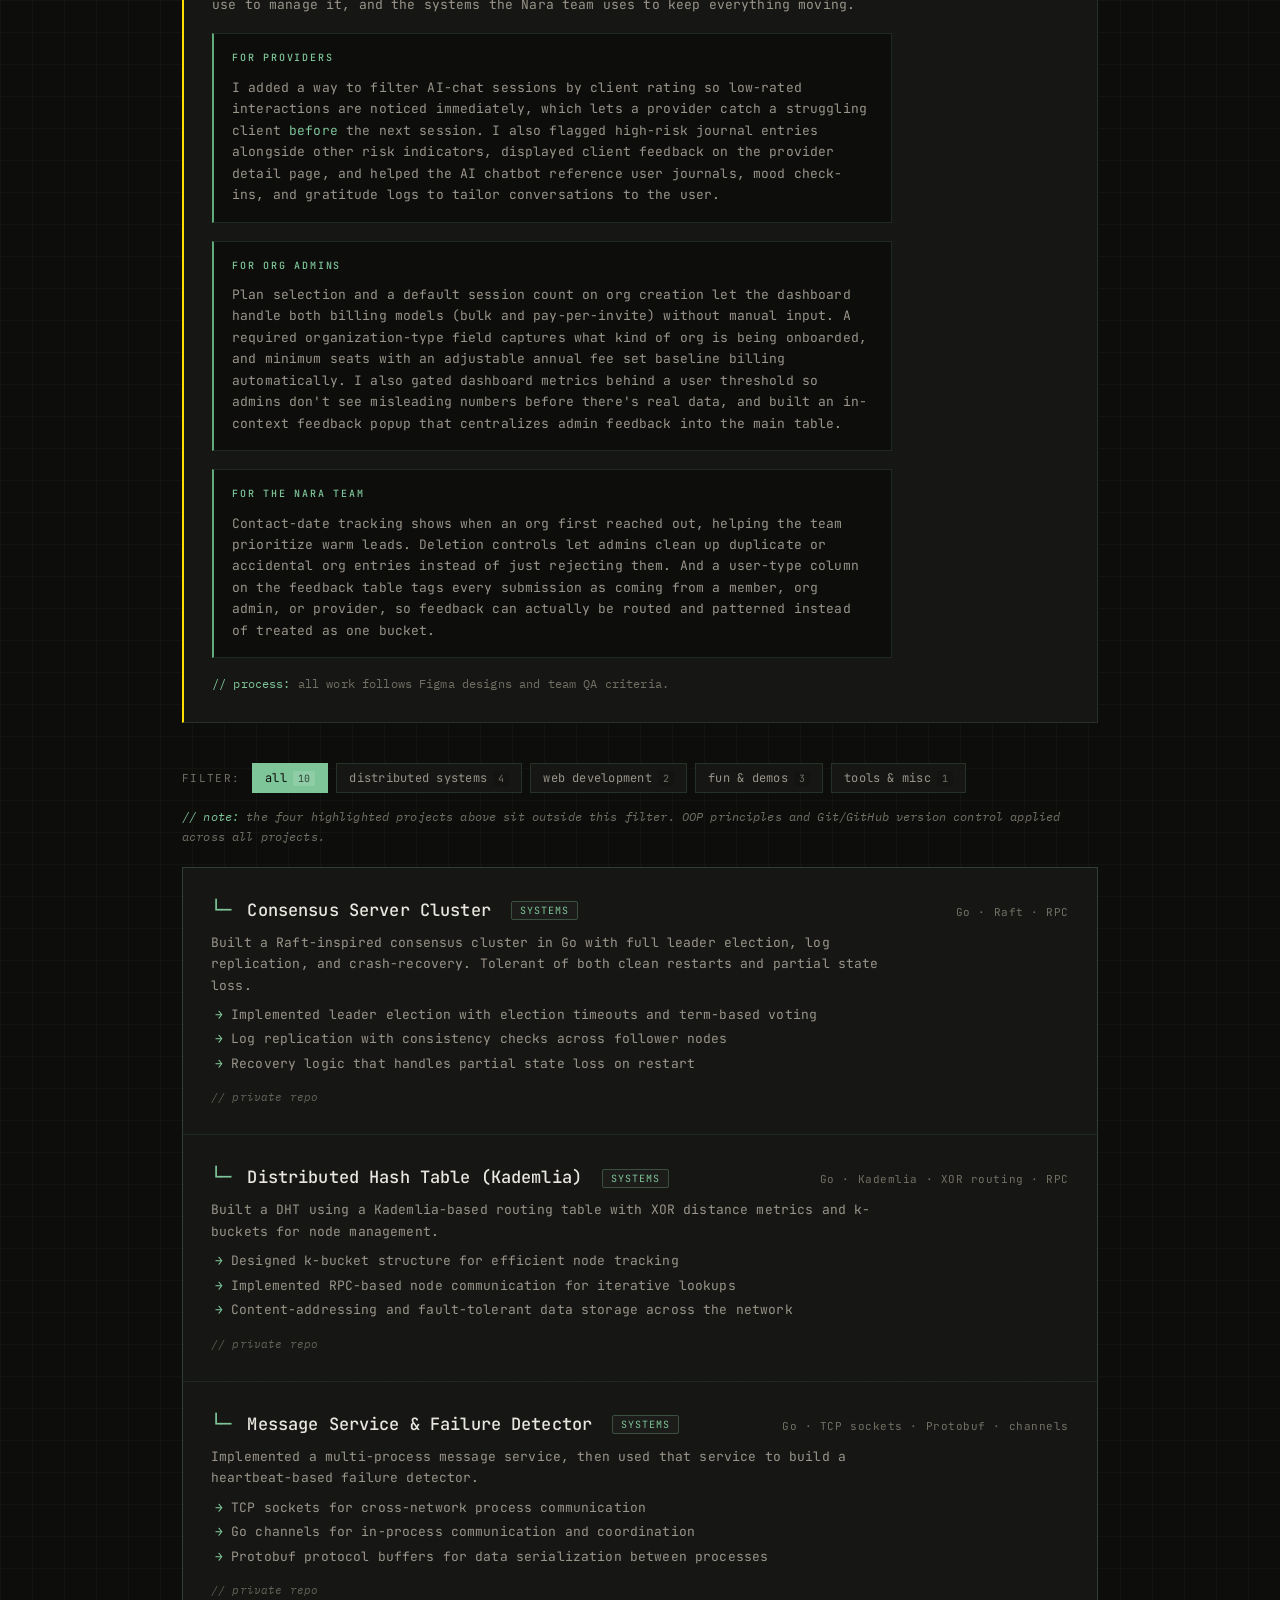
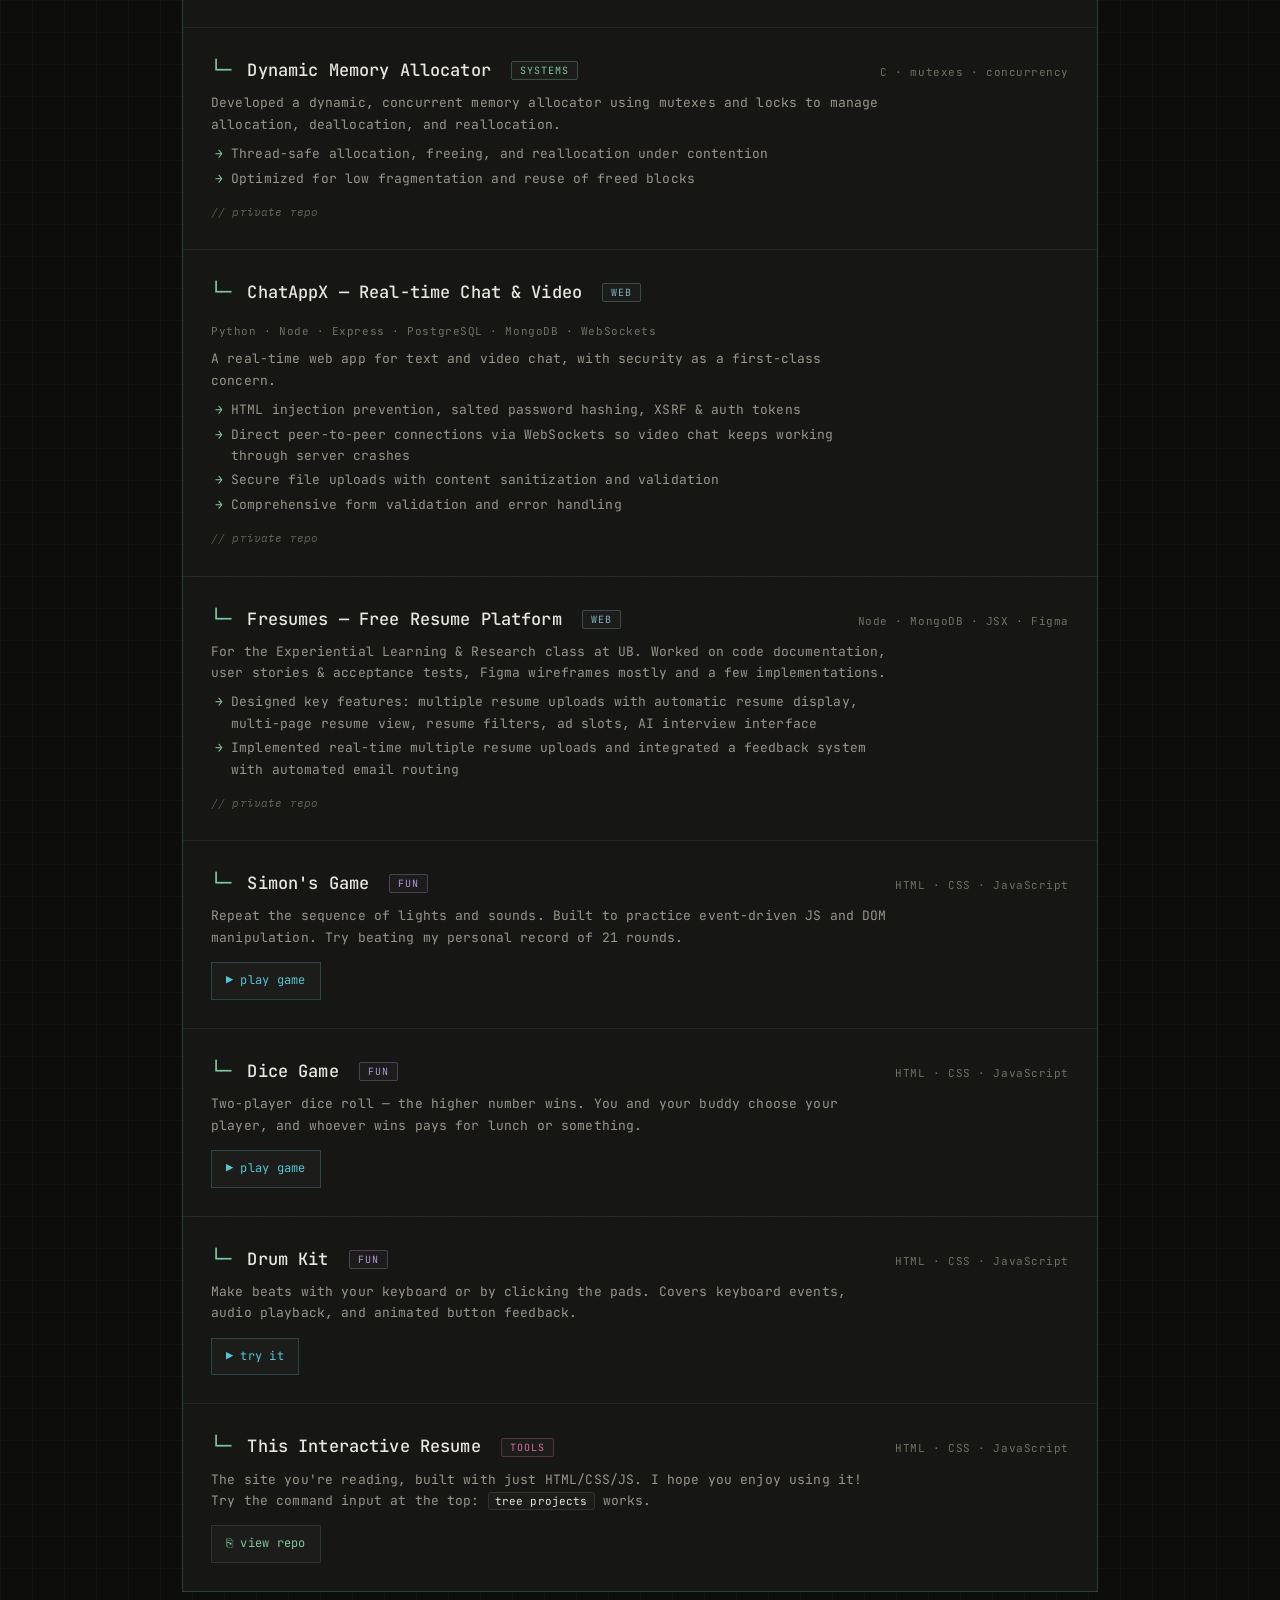
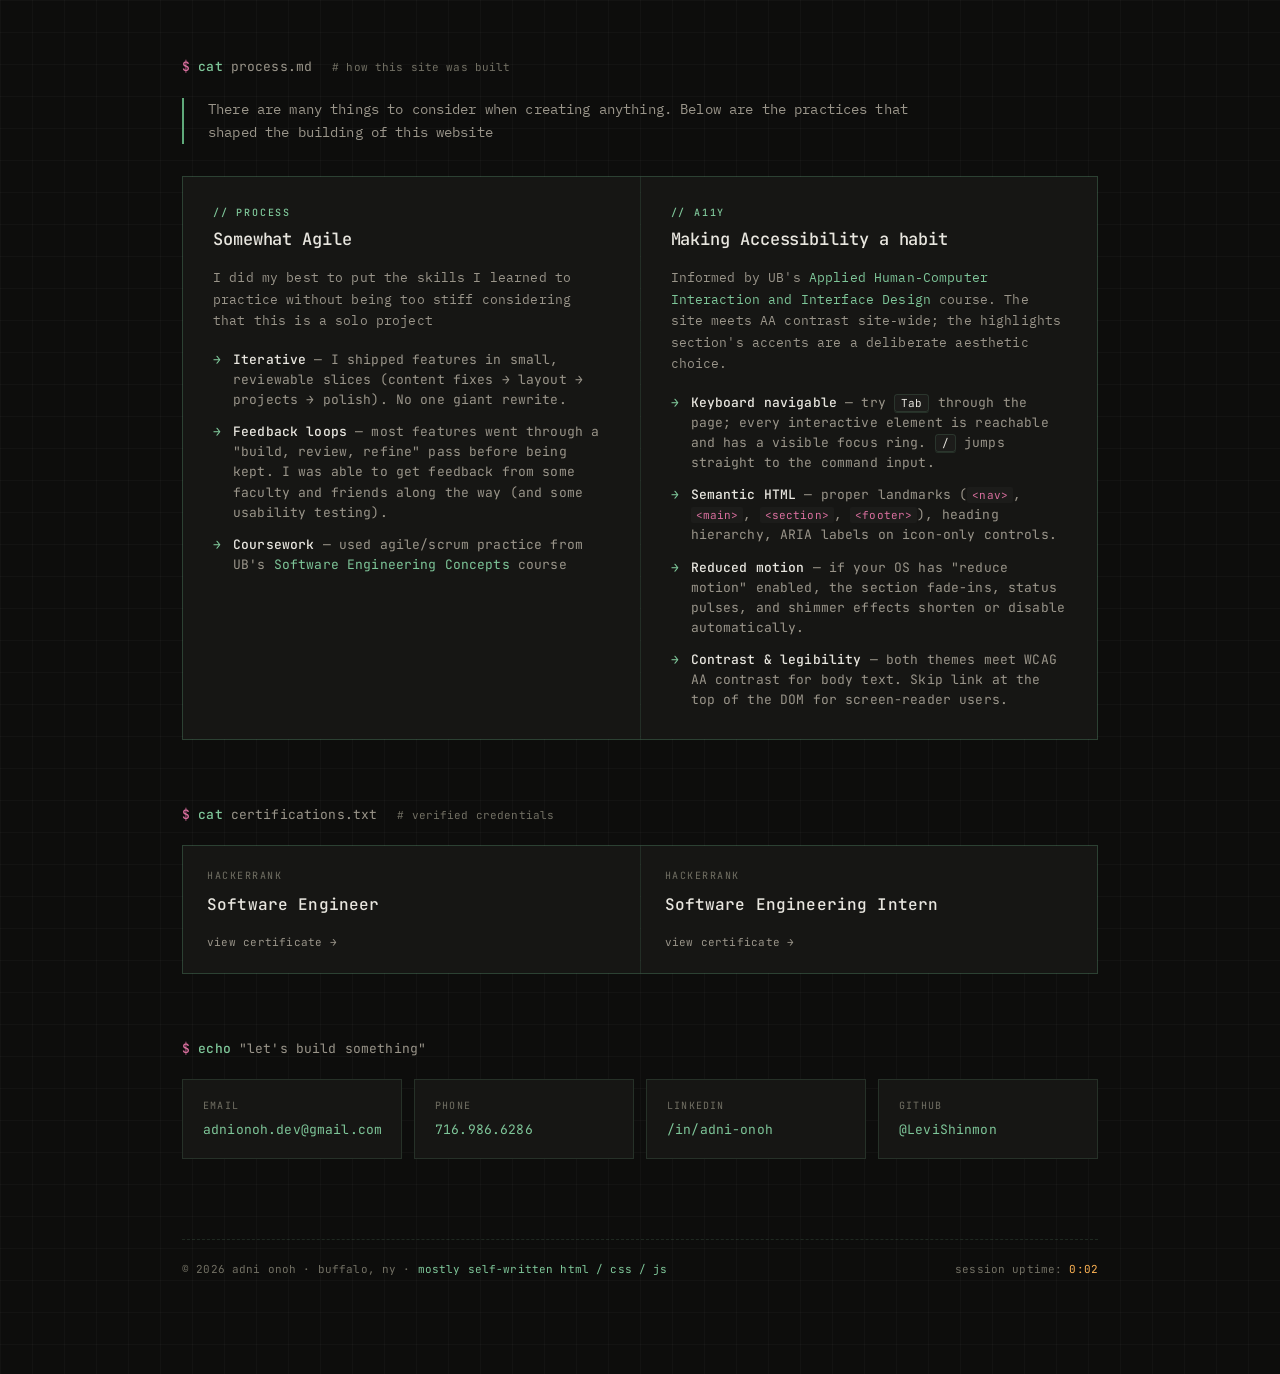
==== commit 4c3d5c17: "Revise hero section and project descriptions Updated the status and expanded the description of expe" ====
--- a/index.html
+++ b/index.html
@@ -54,7 +54,7 @@
 
   <section class="section hero">
     <div class="hero-meta">
-      <span class="status">open to new-grad SWE/IT roles starting fall 2026</span>
+      <span class="status">open to SWE/IT roles</span>
       <span>·</span>
       <span class="location-clock" aria-label="Buffalo, NY current time">
         buffalo, ny ·
@@ -73,7 +73,7 @@
       adni <span class="accent">onoh</span>.
     </h1>
     <p class="hero-tagline">
-      Distributed systems engineer and full-stack web developer. Currently interning at a <em>healthtech startup</em> writing software that's helping people track and take care of their mental health. I am also maintaining and adding features to the University at Buffalo CSE department's project management tool. (<a class="tagline-link" href="#projects">see Highlights for my best work ↓</a>)
+      Distributed systems engineer, full-stack web developer, and IT support problem-solver with a B.A. in Computer Science and a concentration in communication. Most recently, I worked at a <em>healthtech startup</em>, building software that helps people track and take care of their mental health, including an Apple Health integration that suggests activities based on health data and mood. I also contributed features and fixes to the University at Buffalo CSE department’s project management tool, used daily by faculty and hundreds of students. Right now I’m designing UB Lost &amp; Found, a campus-wide lost-and-found prototype, and studying for the CompTIA A+. (<a class="tagline-link" href="#projects">see Highlights for my best work ↓</a>)
     </p>
     <div class="hero-links">
       <a href="#contact" class="primary">→ get in touch</a>
@@ -91,7 +91,7 @@
       <p>Open to Learn</p>
       <p>For the last four years I've focused on <span class="inline-accent">systems engineering</span> (more recently distributed systems in particular) and <span class="inline-accent">web development</span>, alongside a concentration in communication.</p>
       <p>In this time, I've gotten much better at understanding ideas/tasks from a software perspective enough to implement them, without losing my ability to communicate effectively with non-technical people on the same topics. I like to think of it as being bilingual! (most likely cope because I have been unsuccessful at learning any languages other than English)</p>
-      <p class="comment">// status: open to new-grad SWE/IT roles starting fall 2026</p>
+      <p class="comment">// status: open to SWE/IT roles</p>
     </div>
 
     <div class="stats">
@@ -361,8 +361,7 @@
           <div class="project-tech">TypeScript · React · Figma</div>
         </div>
         <div class="project-desc">
-          Nara's pitch is continuous mental health support. I didn't do much work on the member-facing side, but I contributed across the parts that make it run: the tools providers use to deliver care, the dashboards org admins use to manage it, and the systems the Nara team uses to keep everything moving.
-
+          Nara's pitch is continuous mental health support. I worked across the parts that make it run, including the member-facing side: I integrated Apple Health data so the app can suggest activities based on a member’s health data and mood. I also contributed to the tools providers use to deliver care, the dashboards org admins use to manage it, and the systems the Nara team uses to keep everything moving.
           <div class="impact-group">
             <div class="impact-group-label">For providers</div>
             <p class="impact-paragraph">
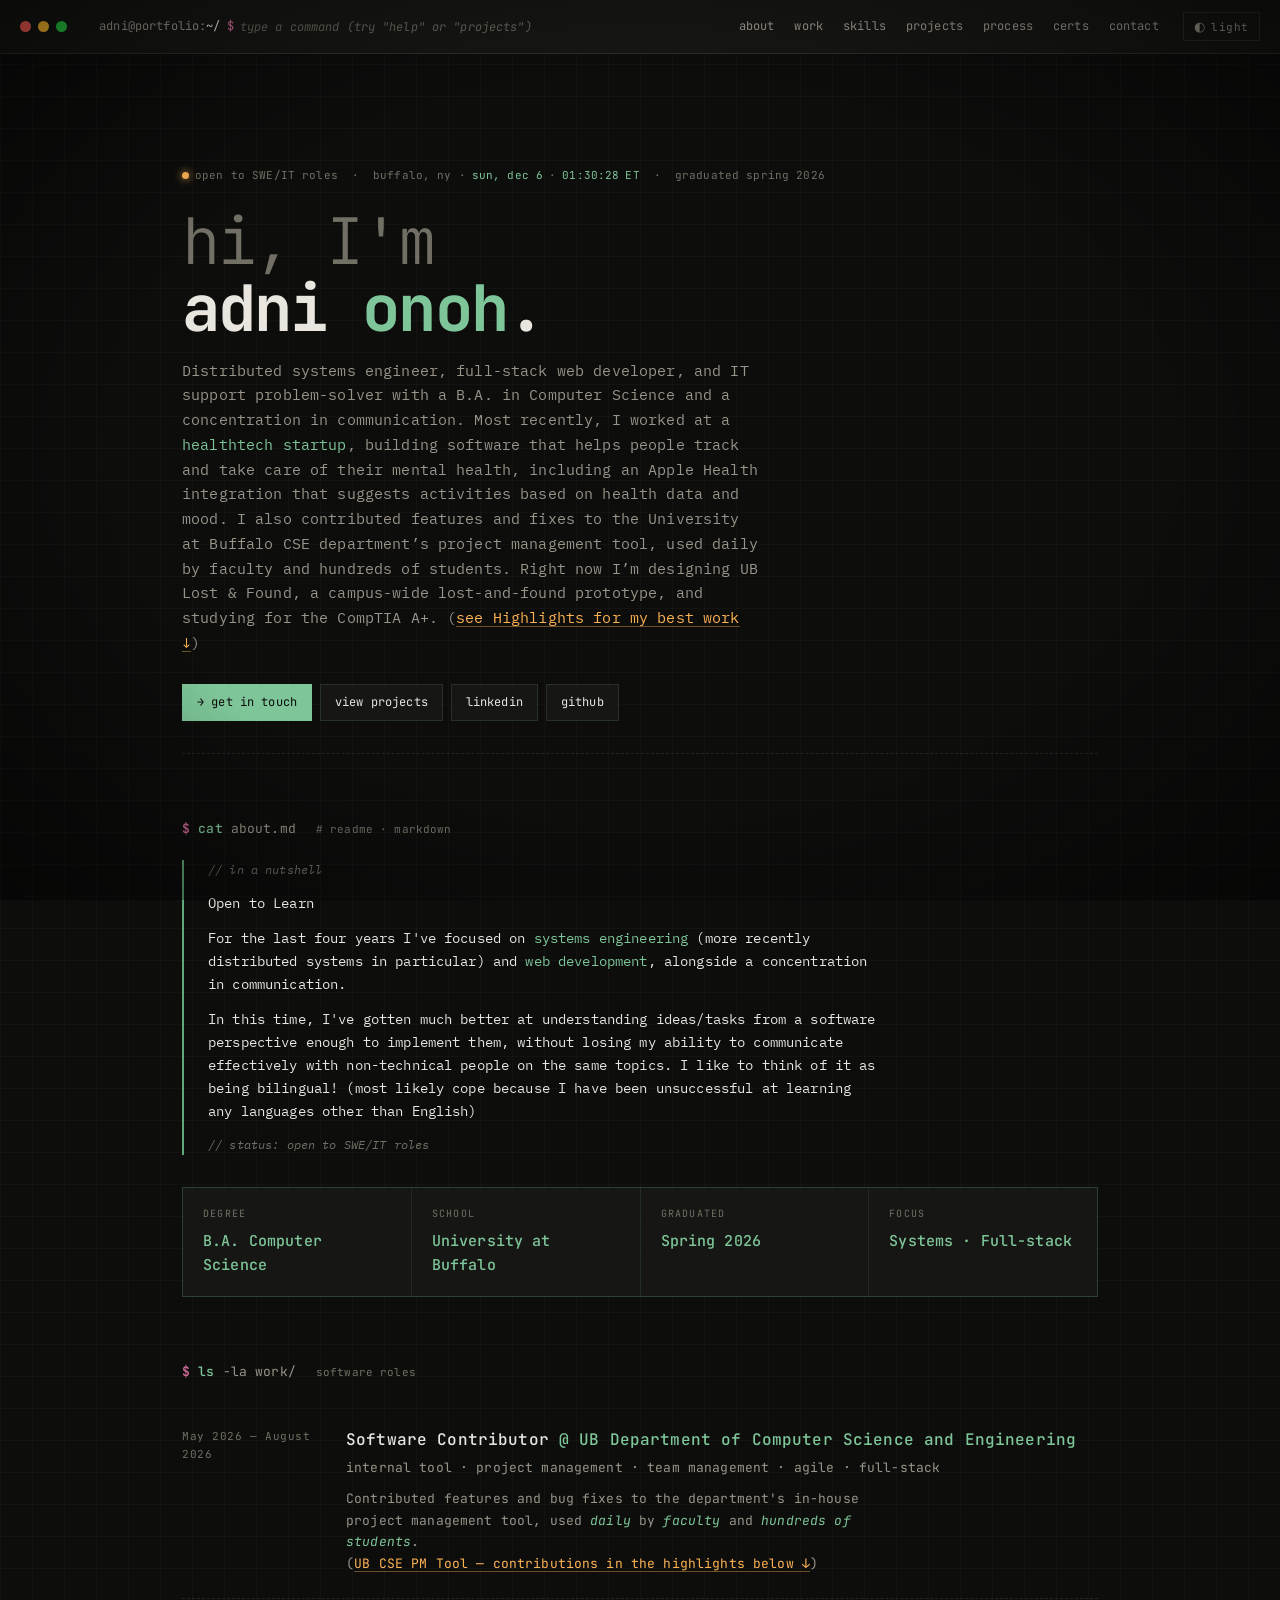
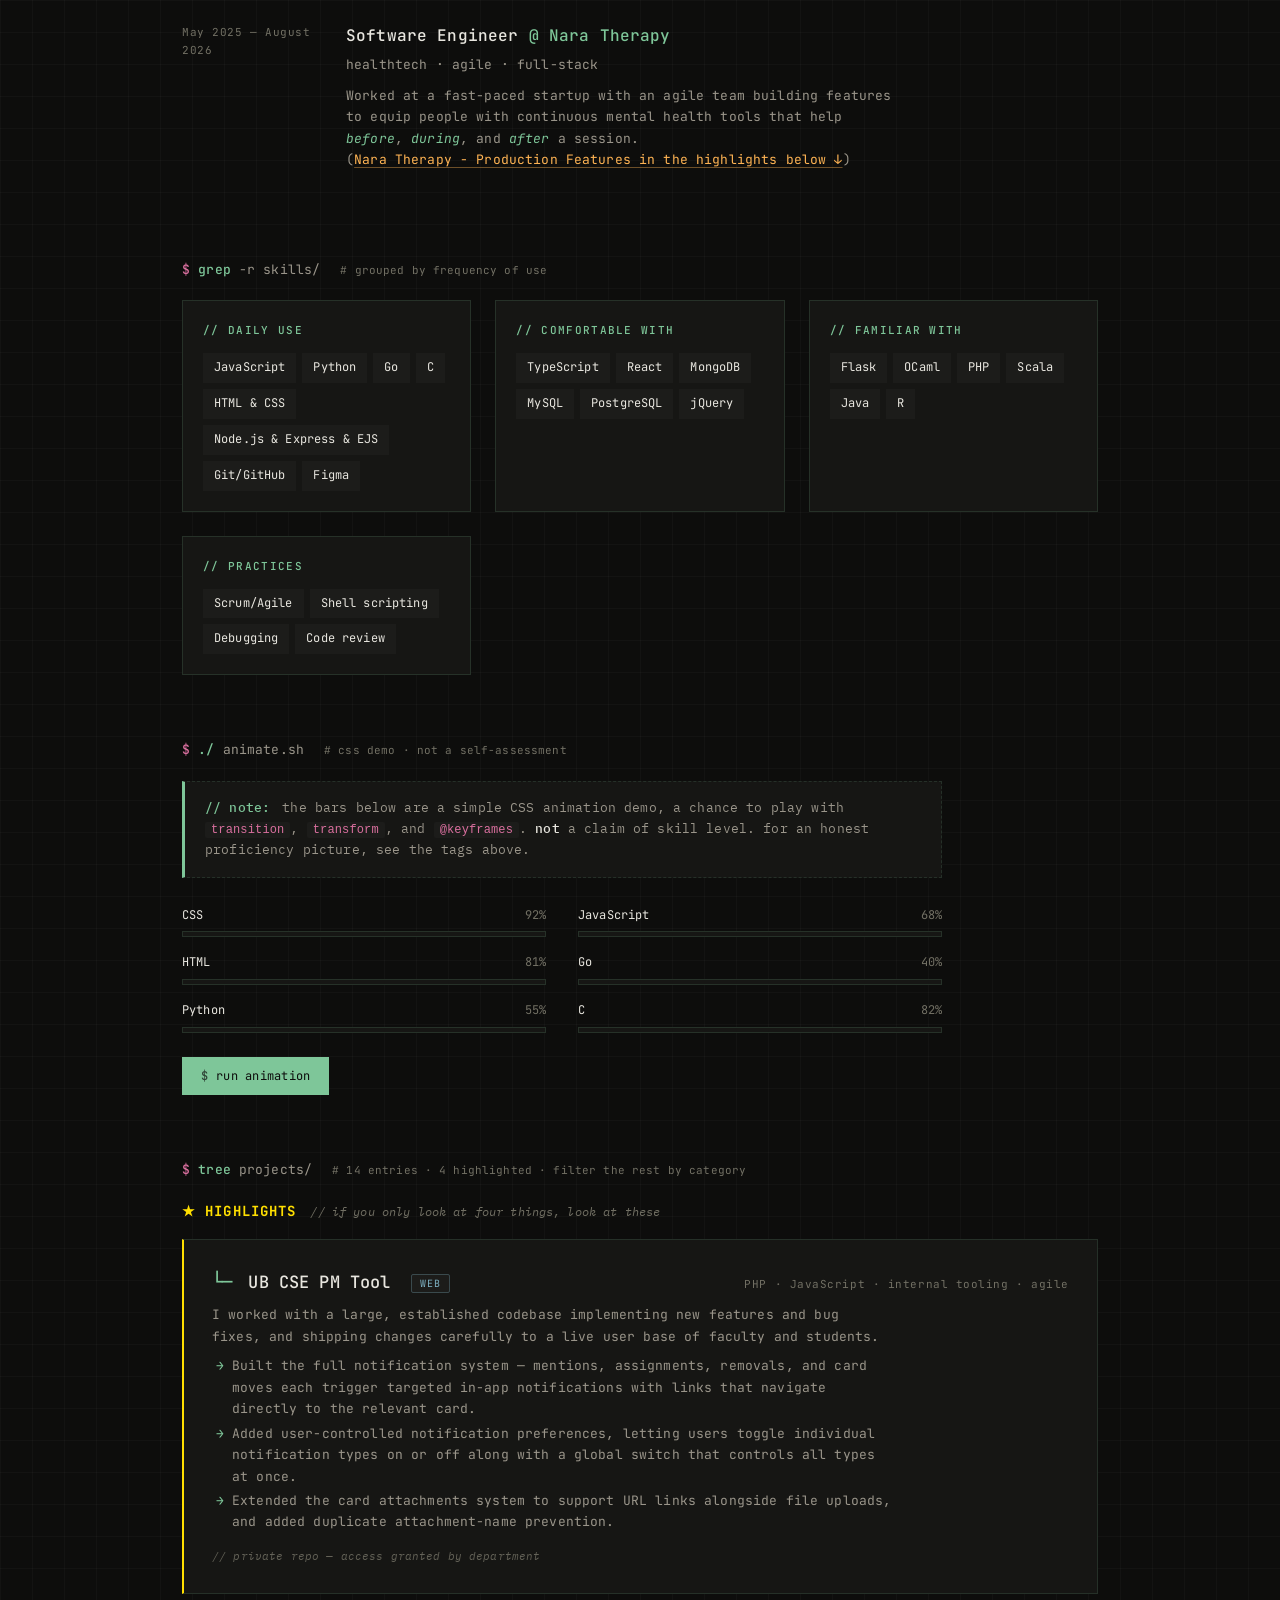
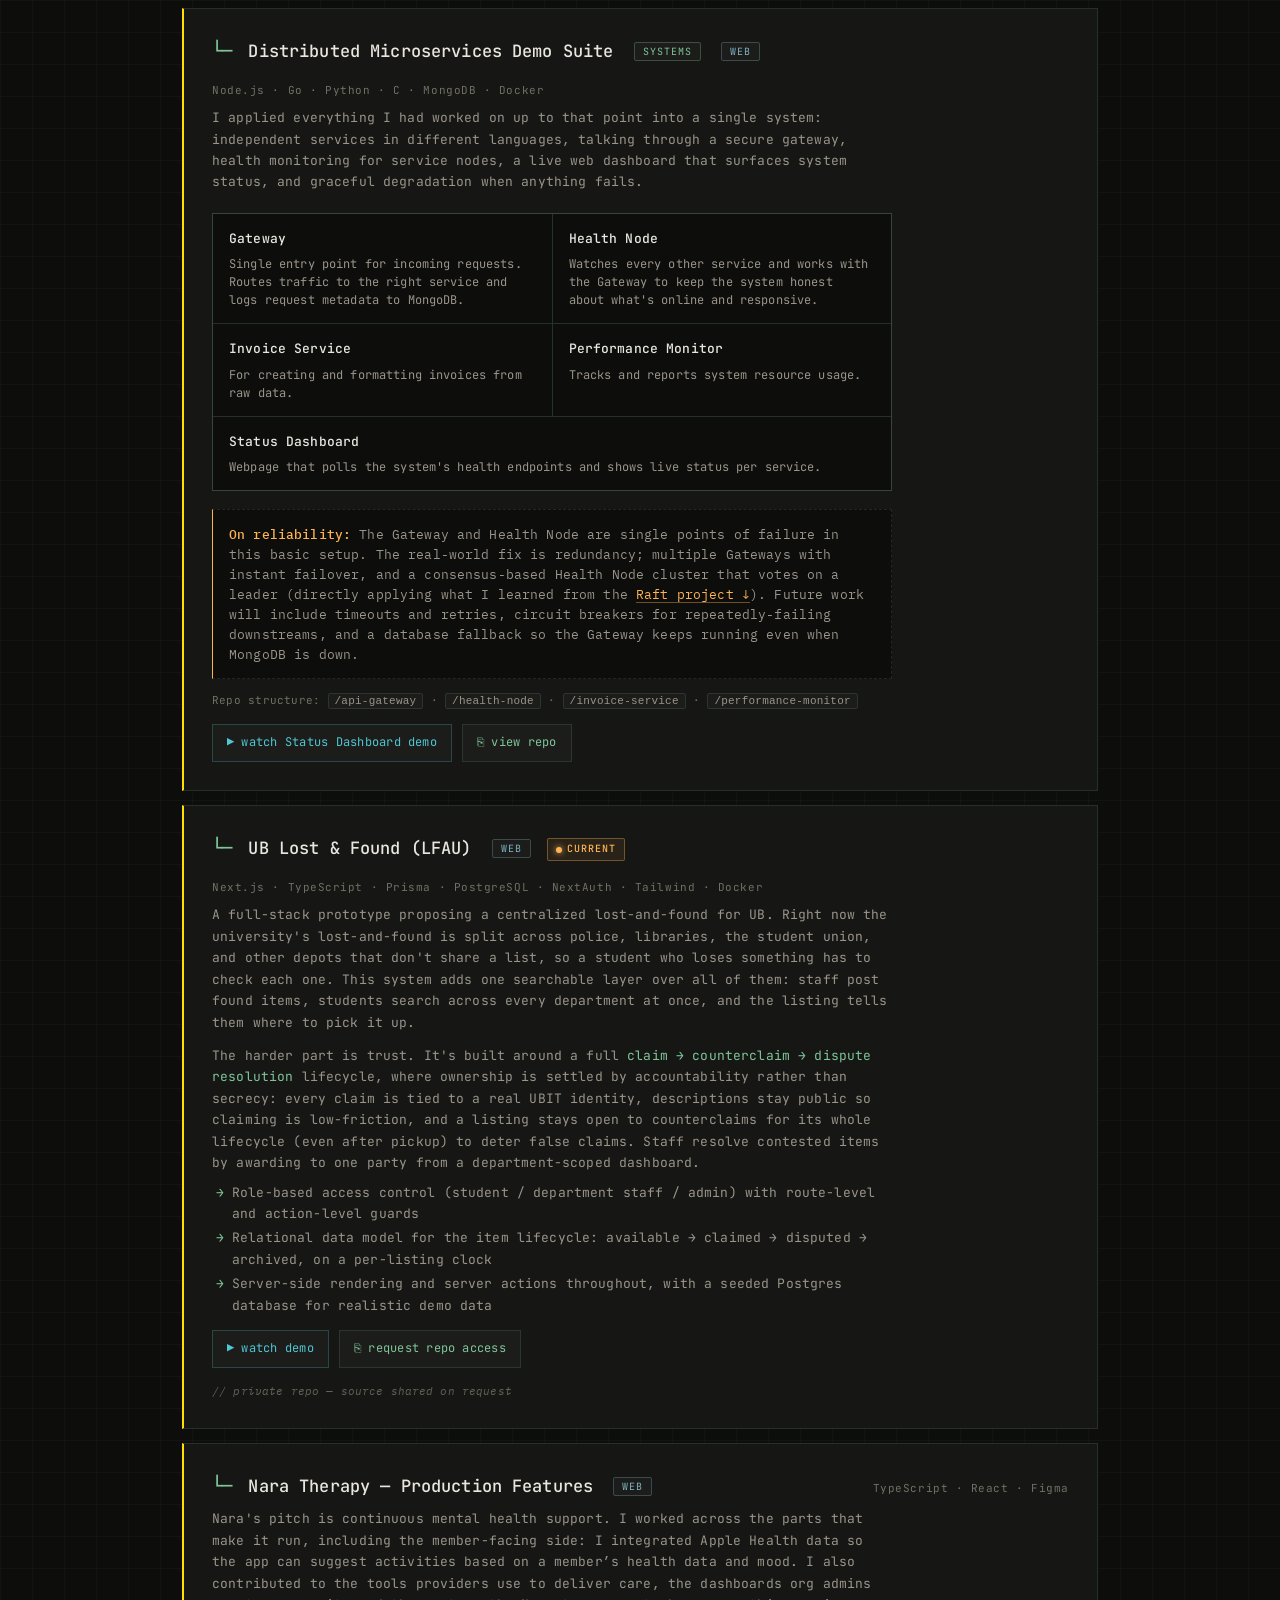
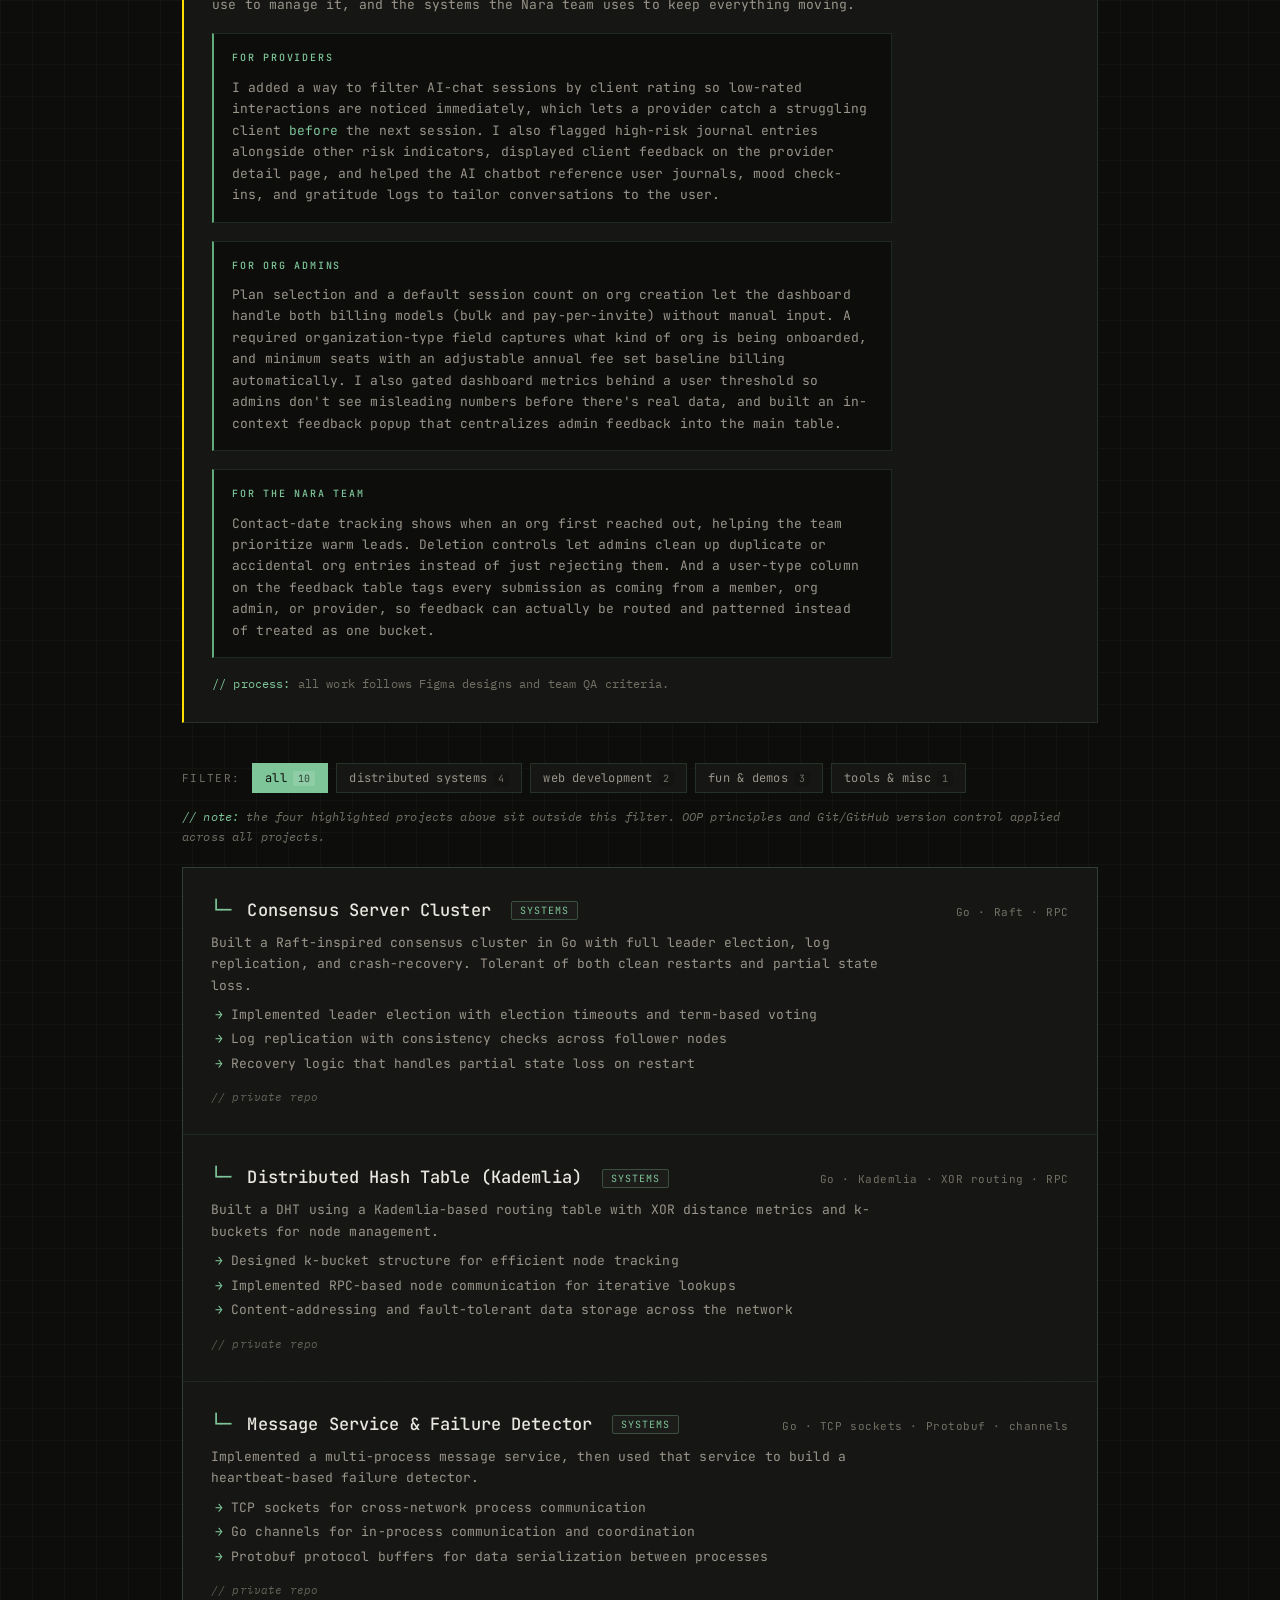
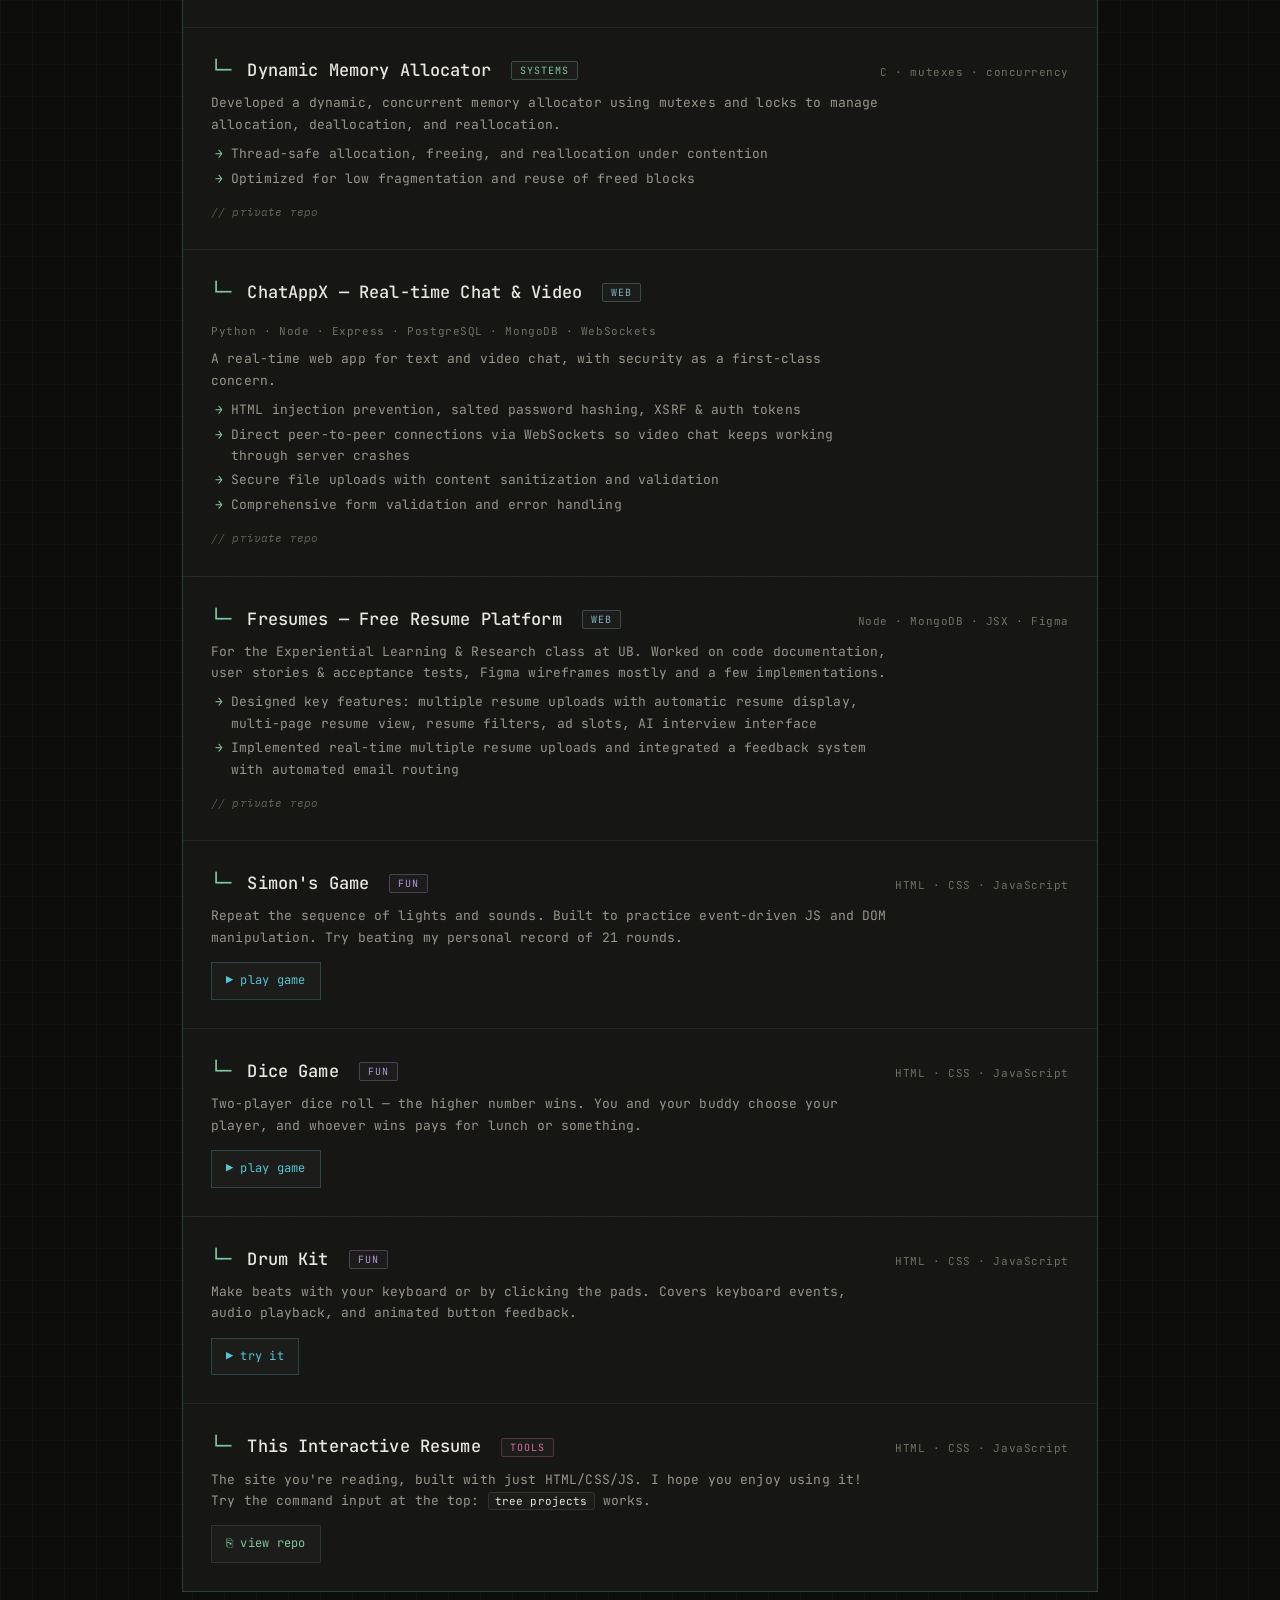
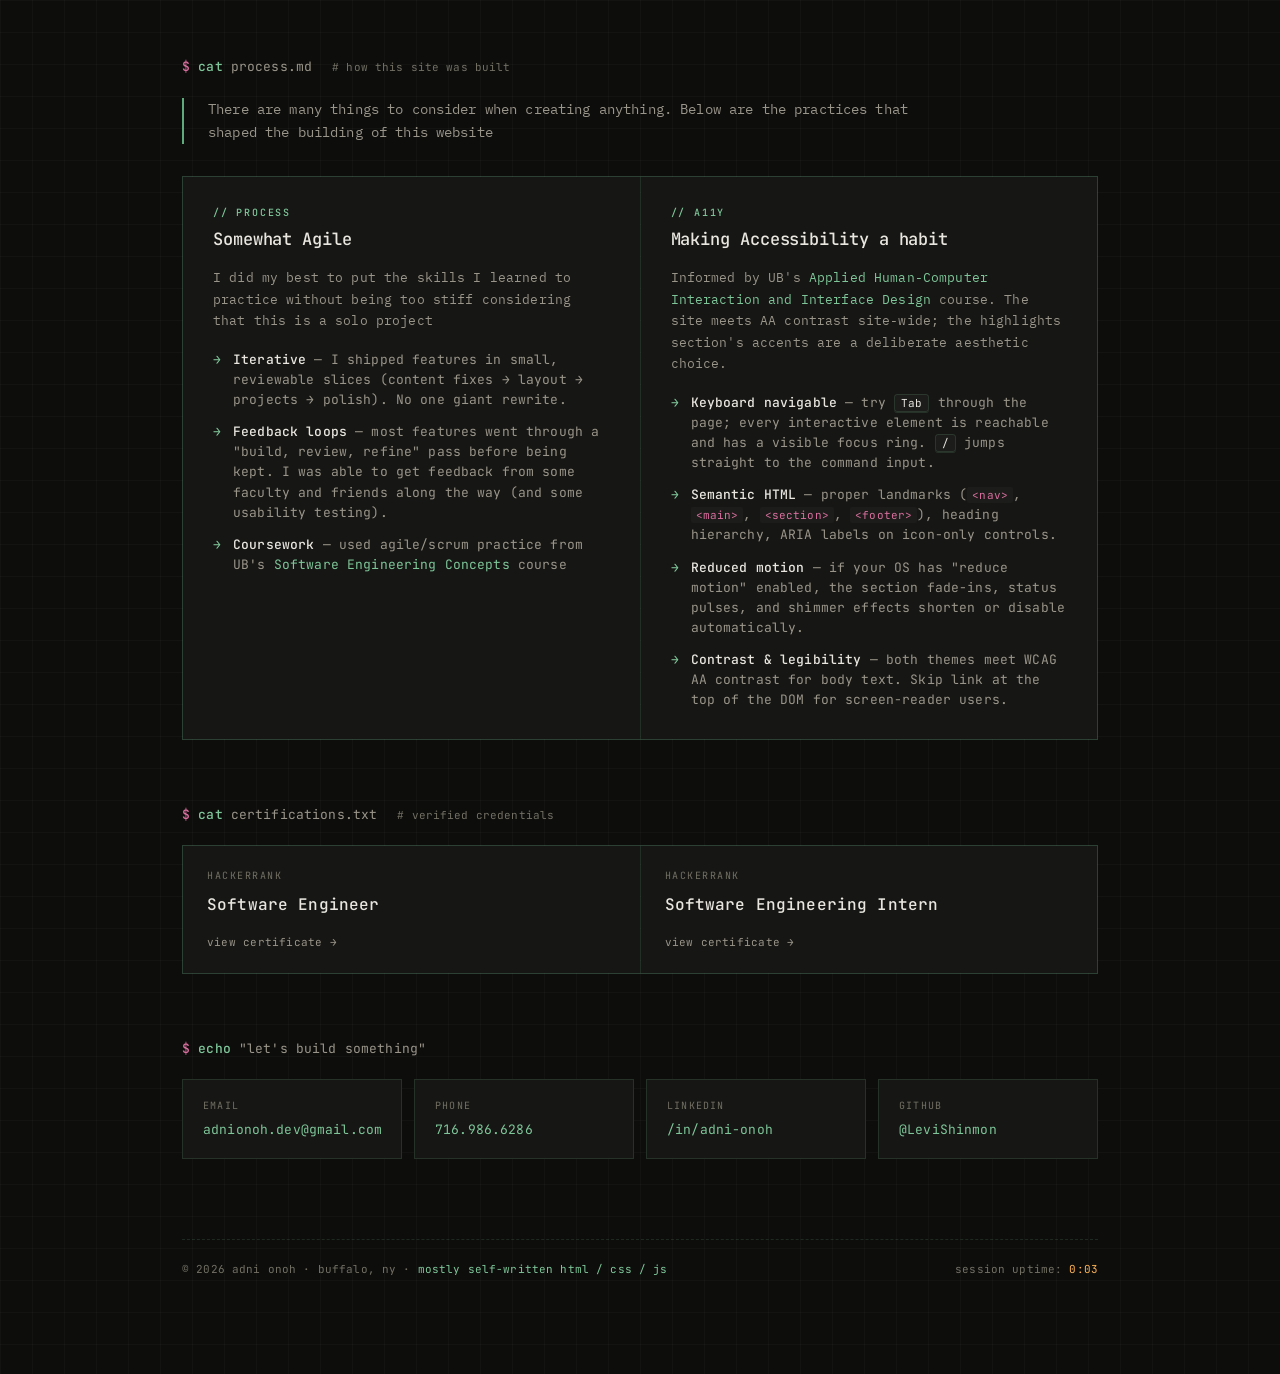
==== commit 0ceda6db: "Remove paper resume link from index.html Comment out the link to the paper resume." ====
--- a/index.html
+++ b/index.html
@@ -78,7 +78,7 @@
     <div class="hero-links">
       <a href="#contact" class="primary">→ get in touch</a>
       <a href="#projects">view projects</a>
-      <a href="https://1drv.ms/w/c/3b35ab7b8ee15eda/IQDfQgUKsM0GQL7ui5GmZOpuAesrrtbpkbjIAkxJ1DxPc0Q?e=AASBGp" target="_blank">paper resume</a>
+      <!--<a href="https://1drv.ms/w/c/3b35ab7b8ee15eda/IQDfQgUKsM0GQL7ui5GmZOpuAesrrtbpkbjIAkxJ1DxPc0Q?e=AASBGp" target="_blank">paper resume</a>-->
       <a href="https://linkedin.com/in/adni-onoh" target="_blank">linkedin</a>
       <a href="https://github.com/LeviShinmon" target="_blank">github</a>
     </div>
